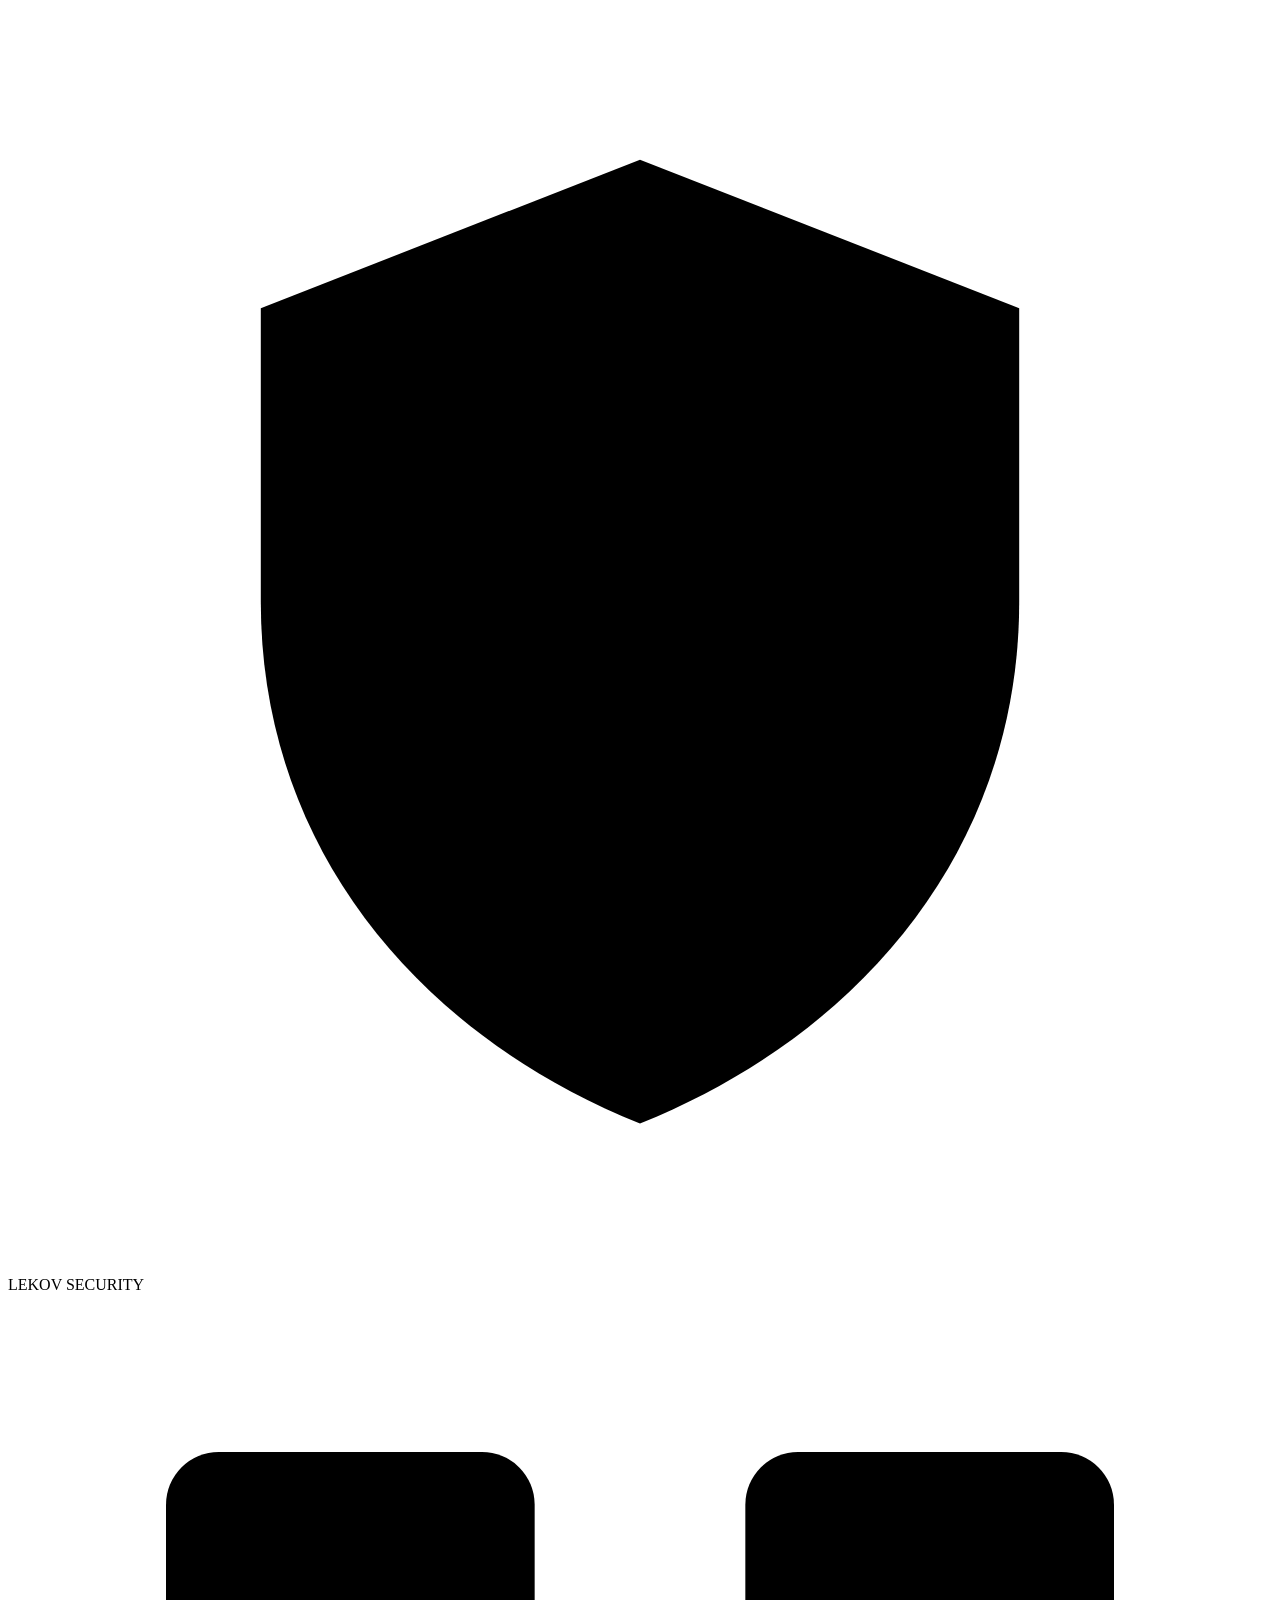
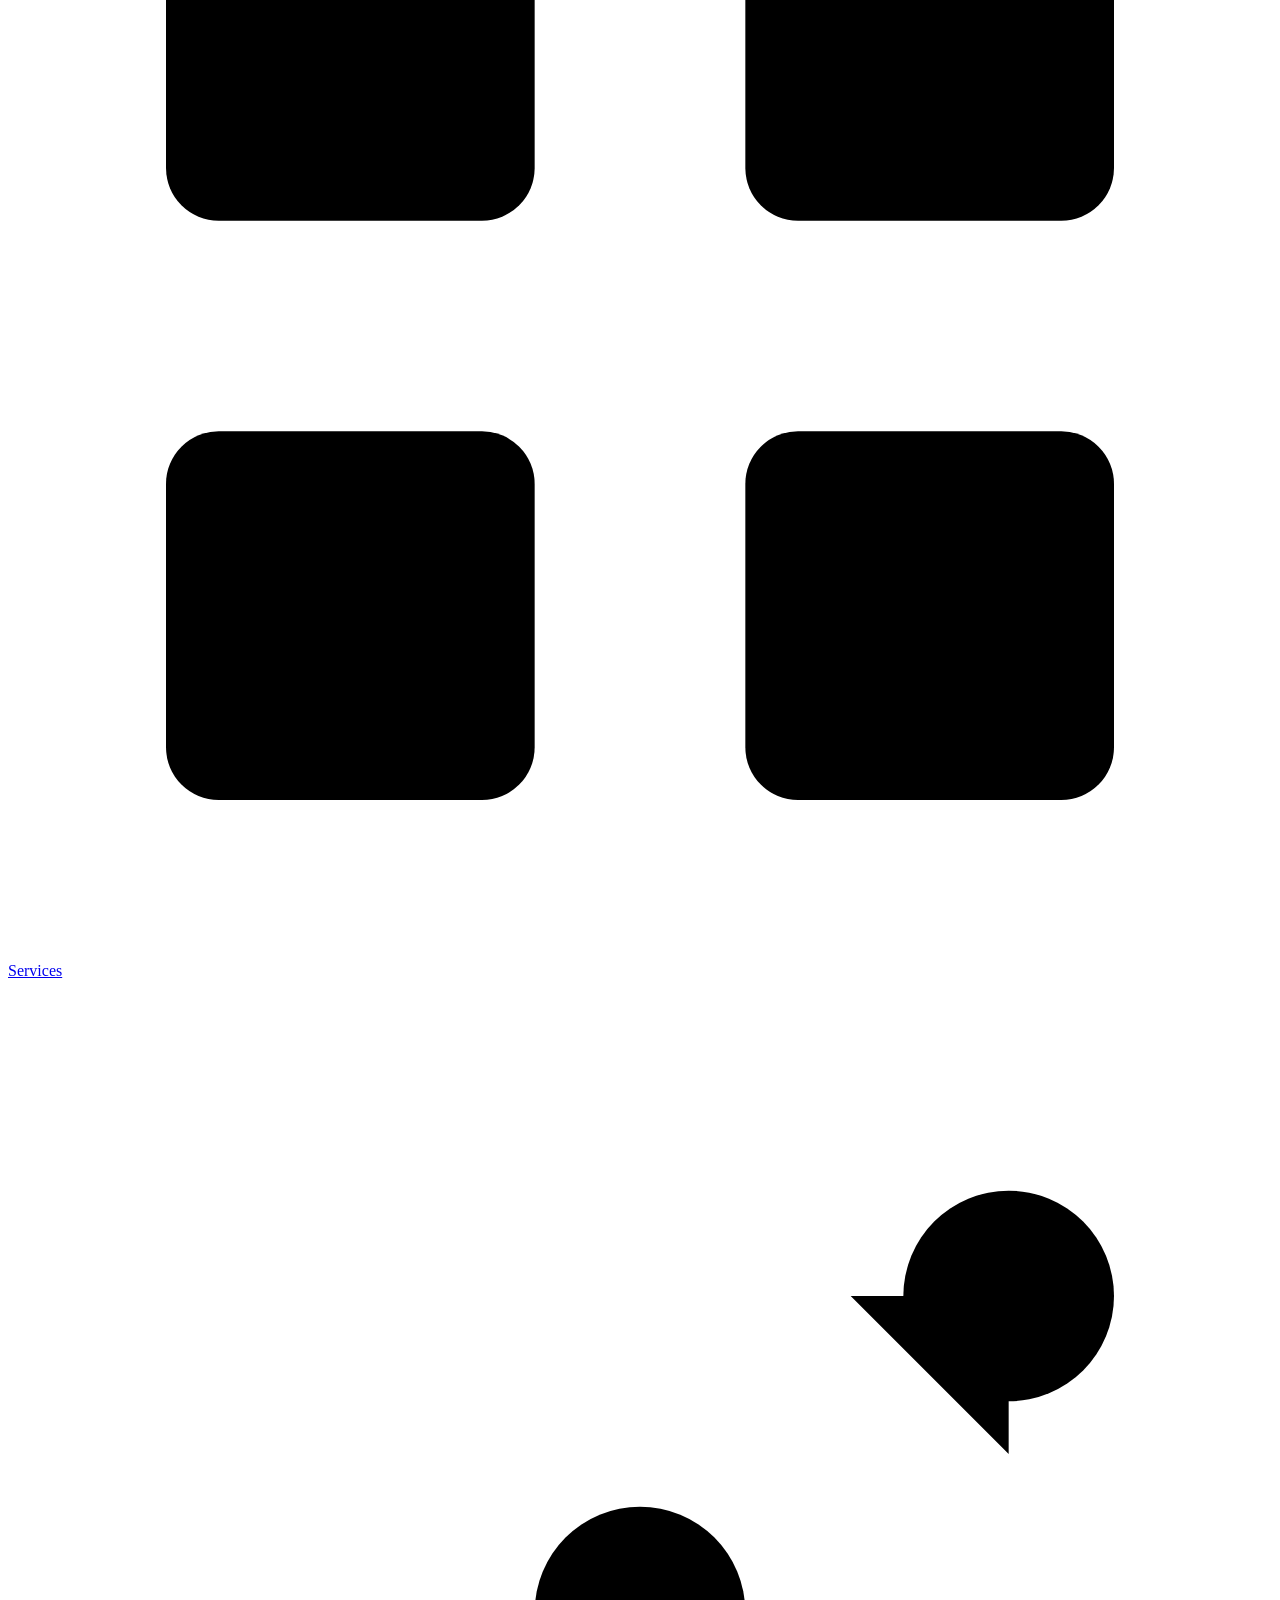
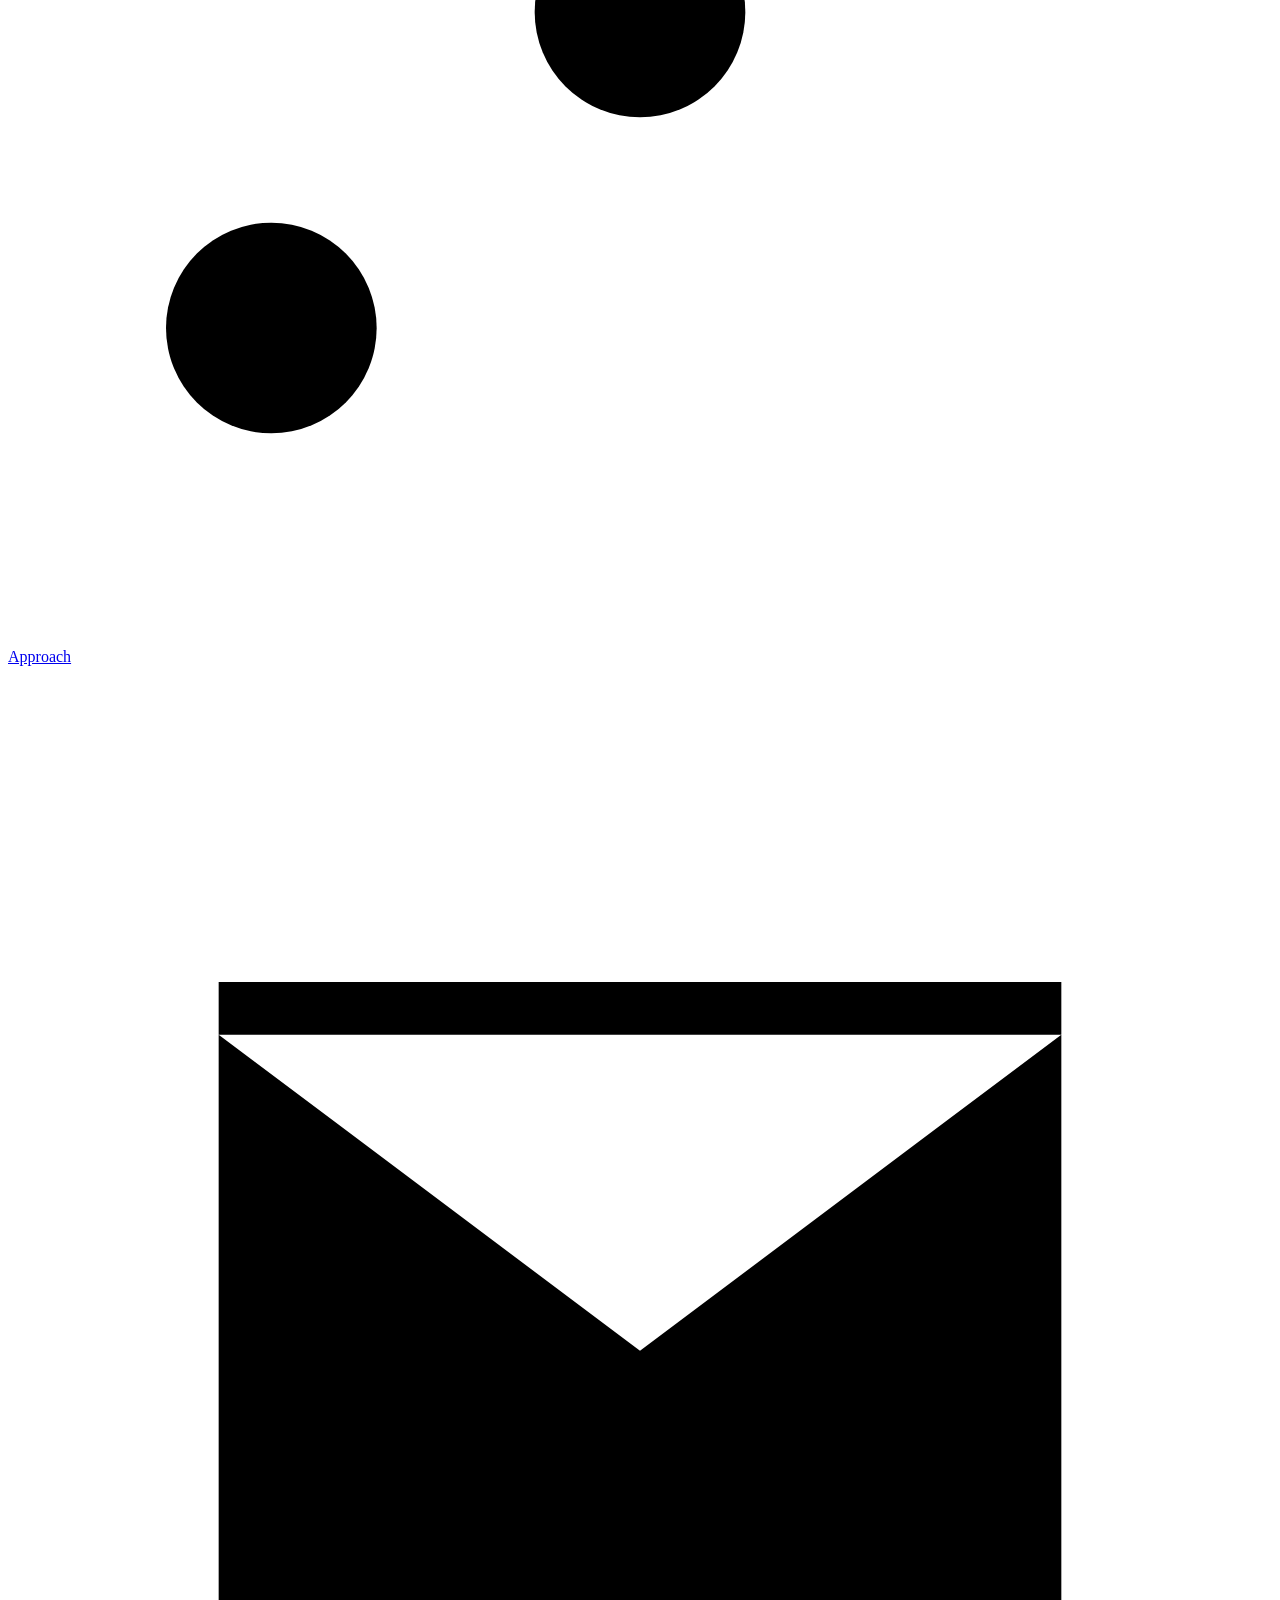
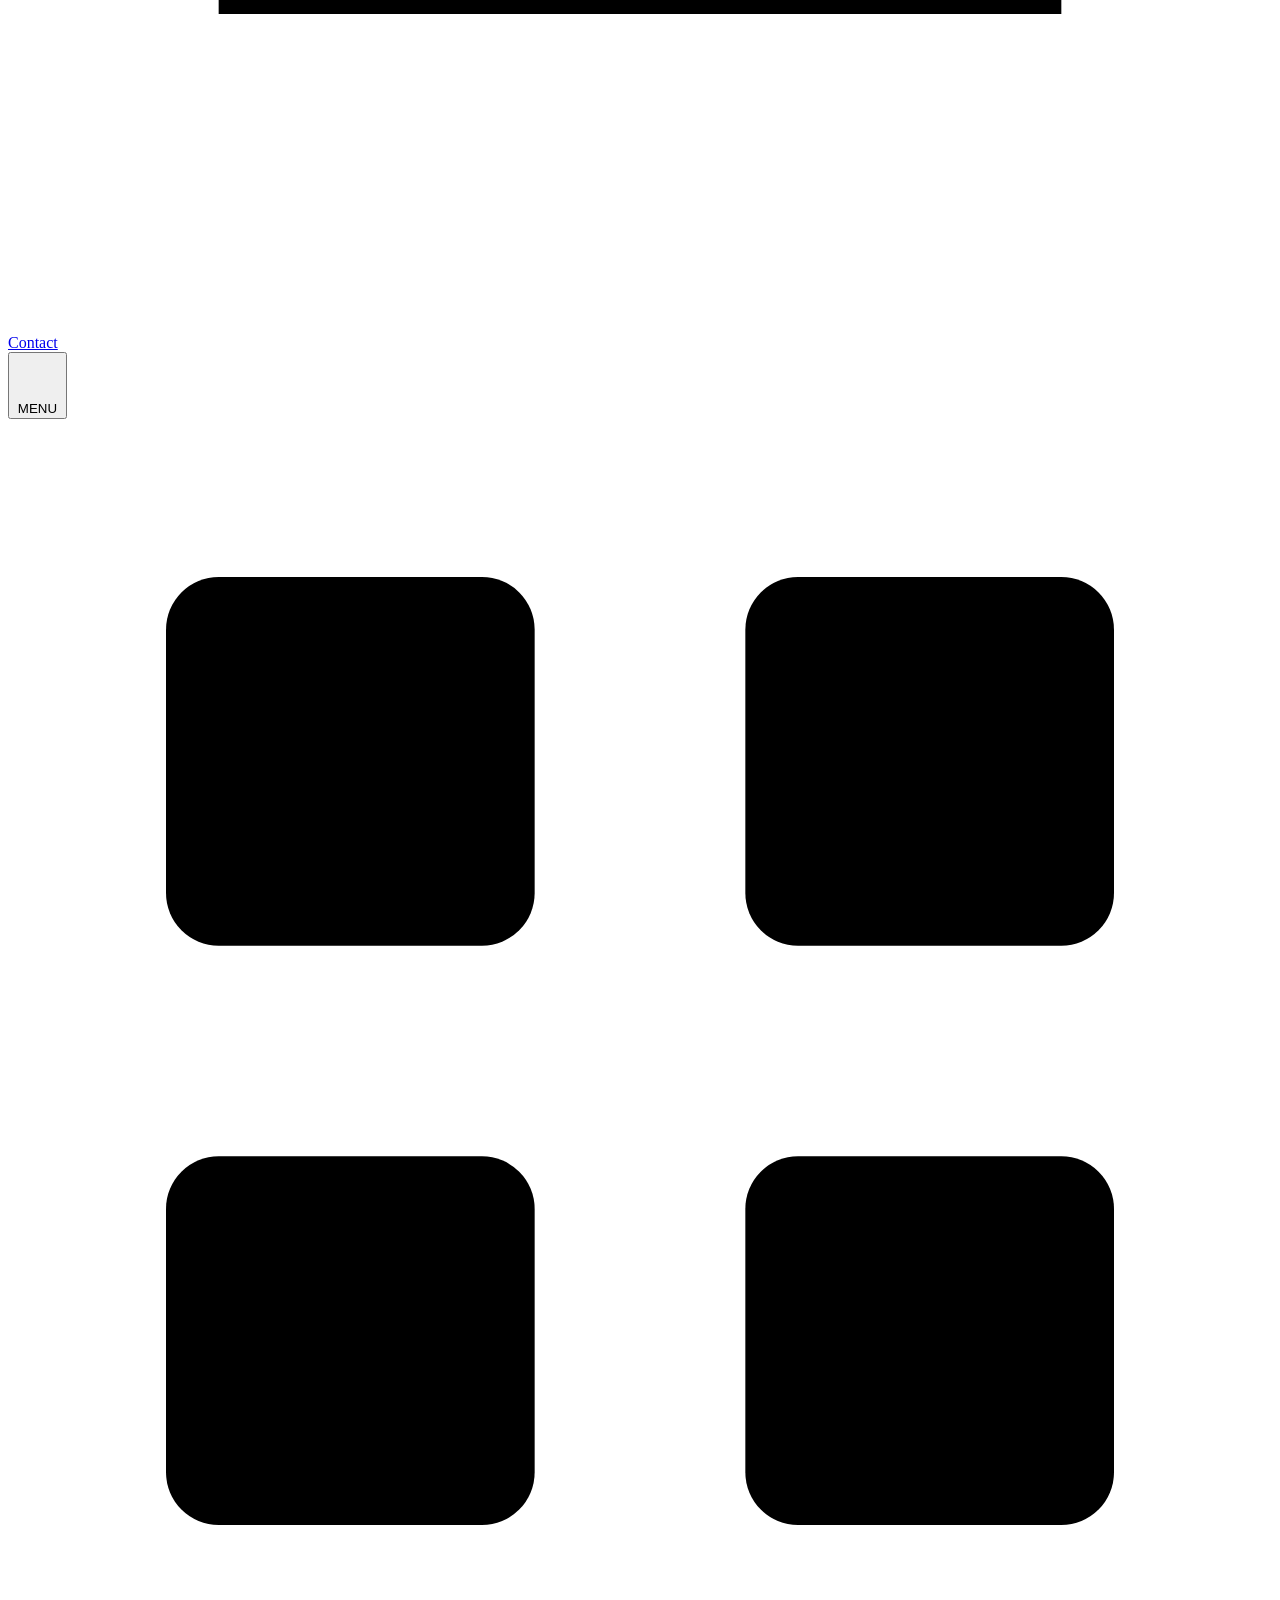
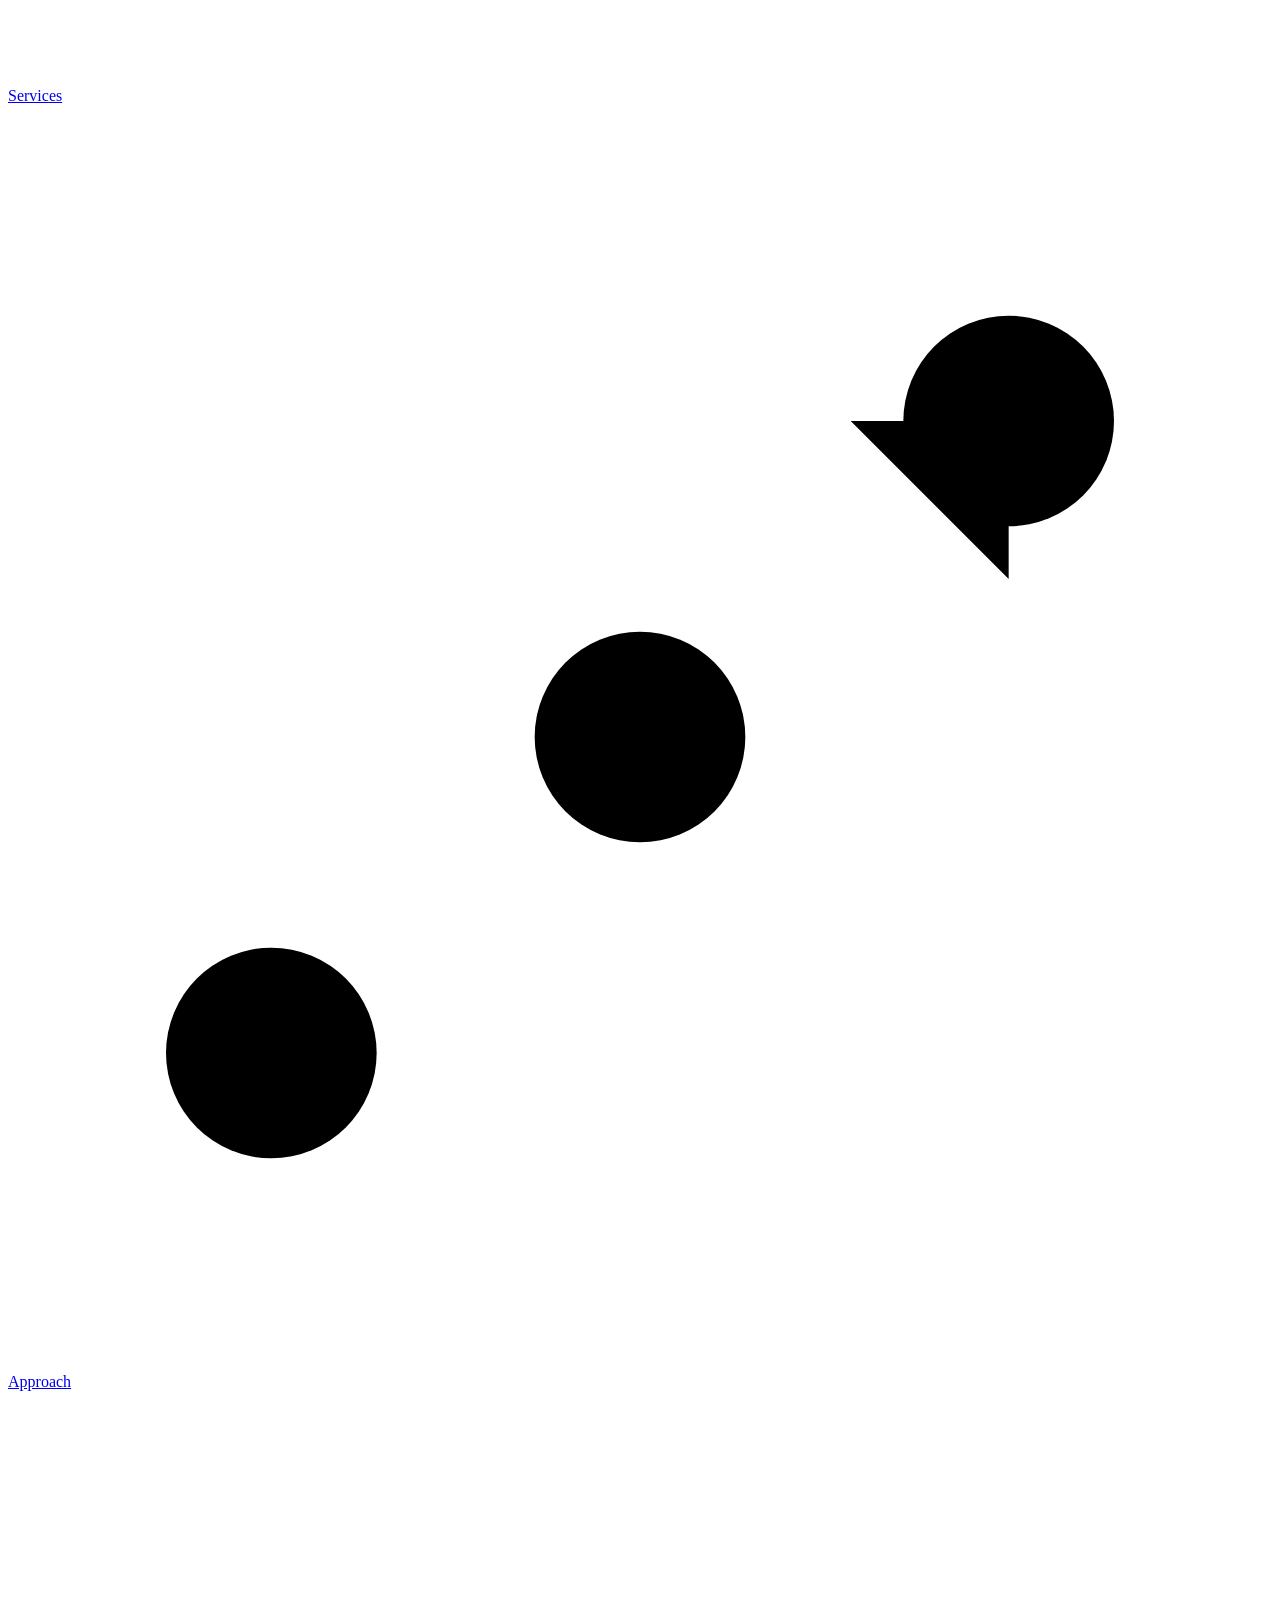
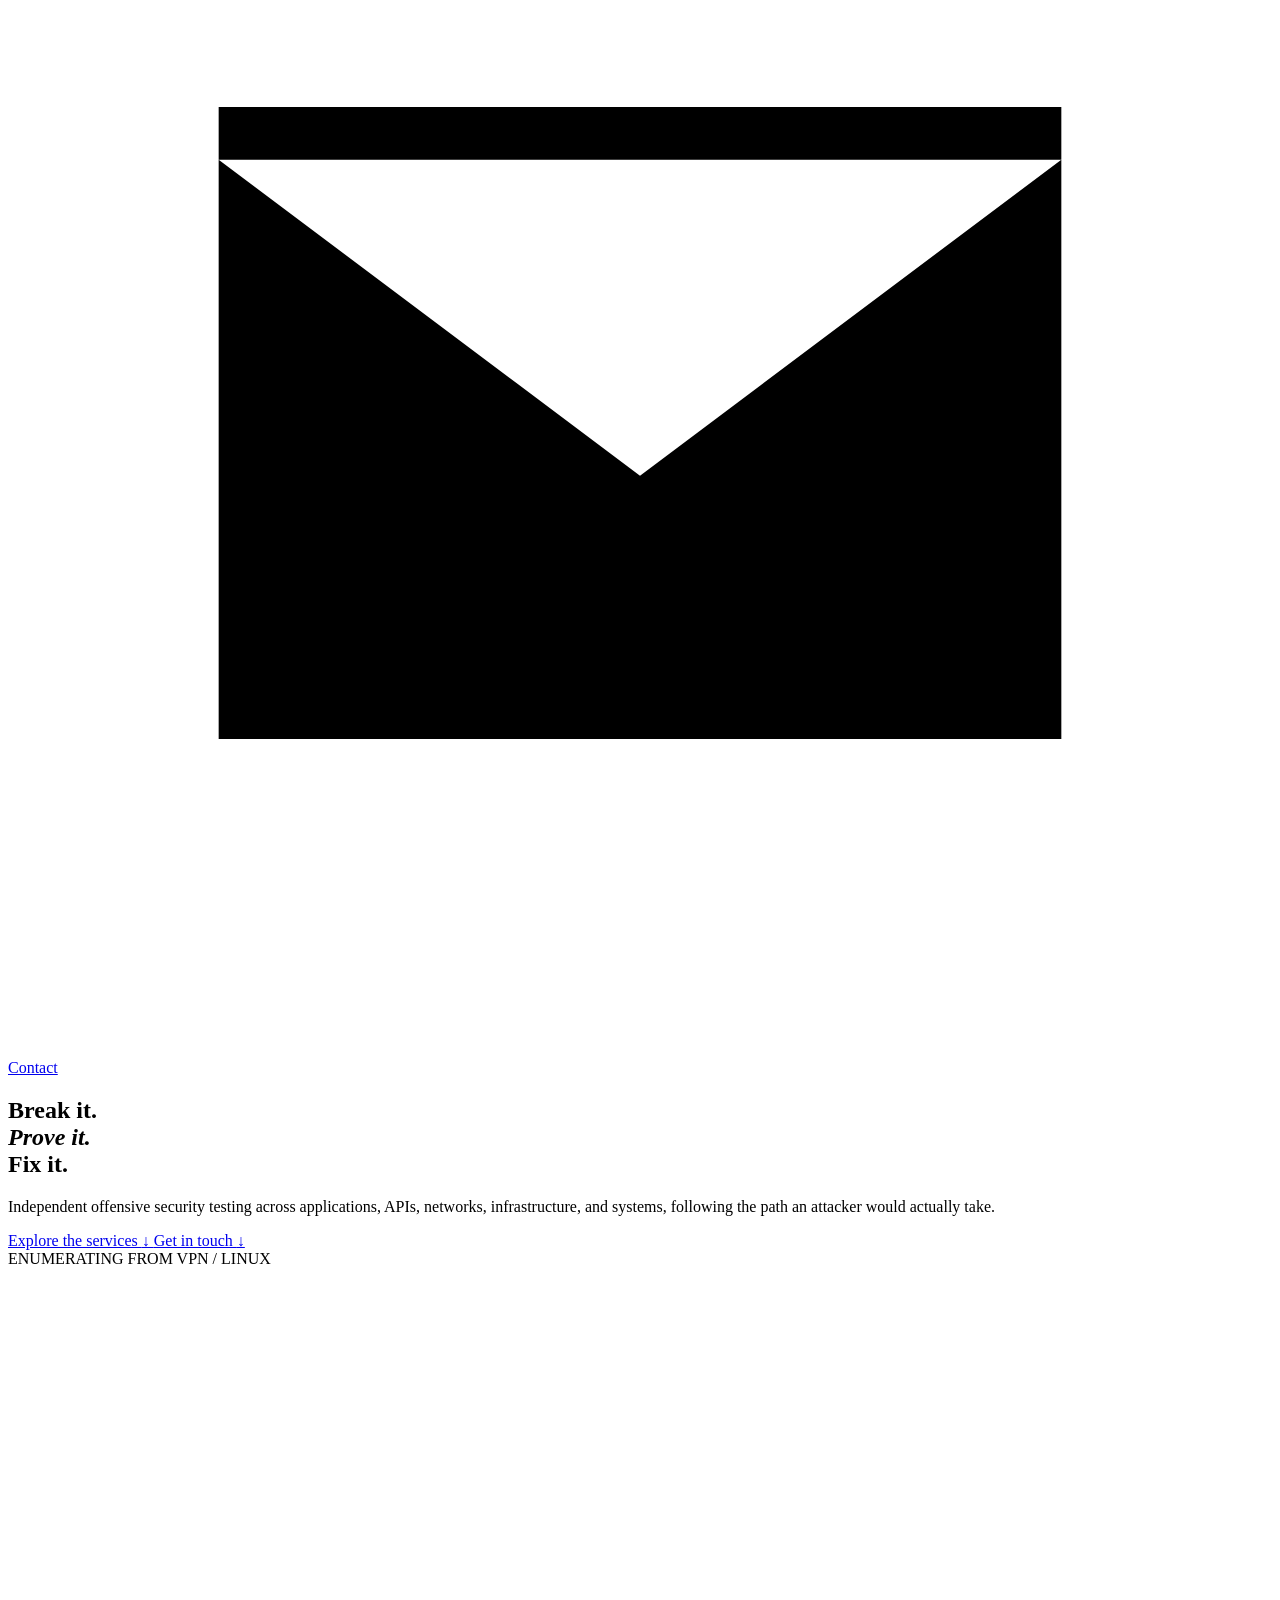
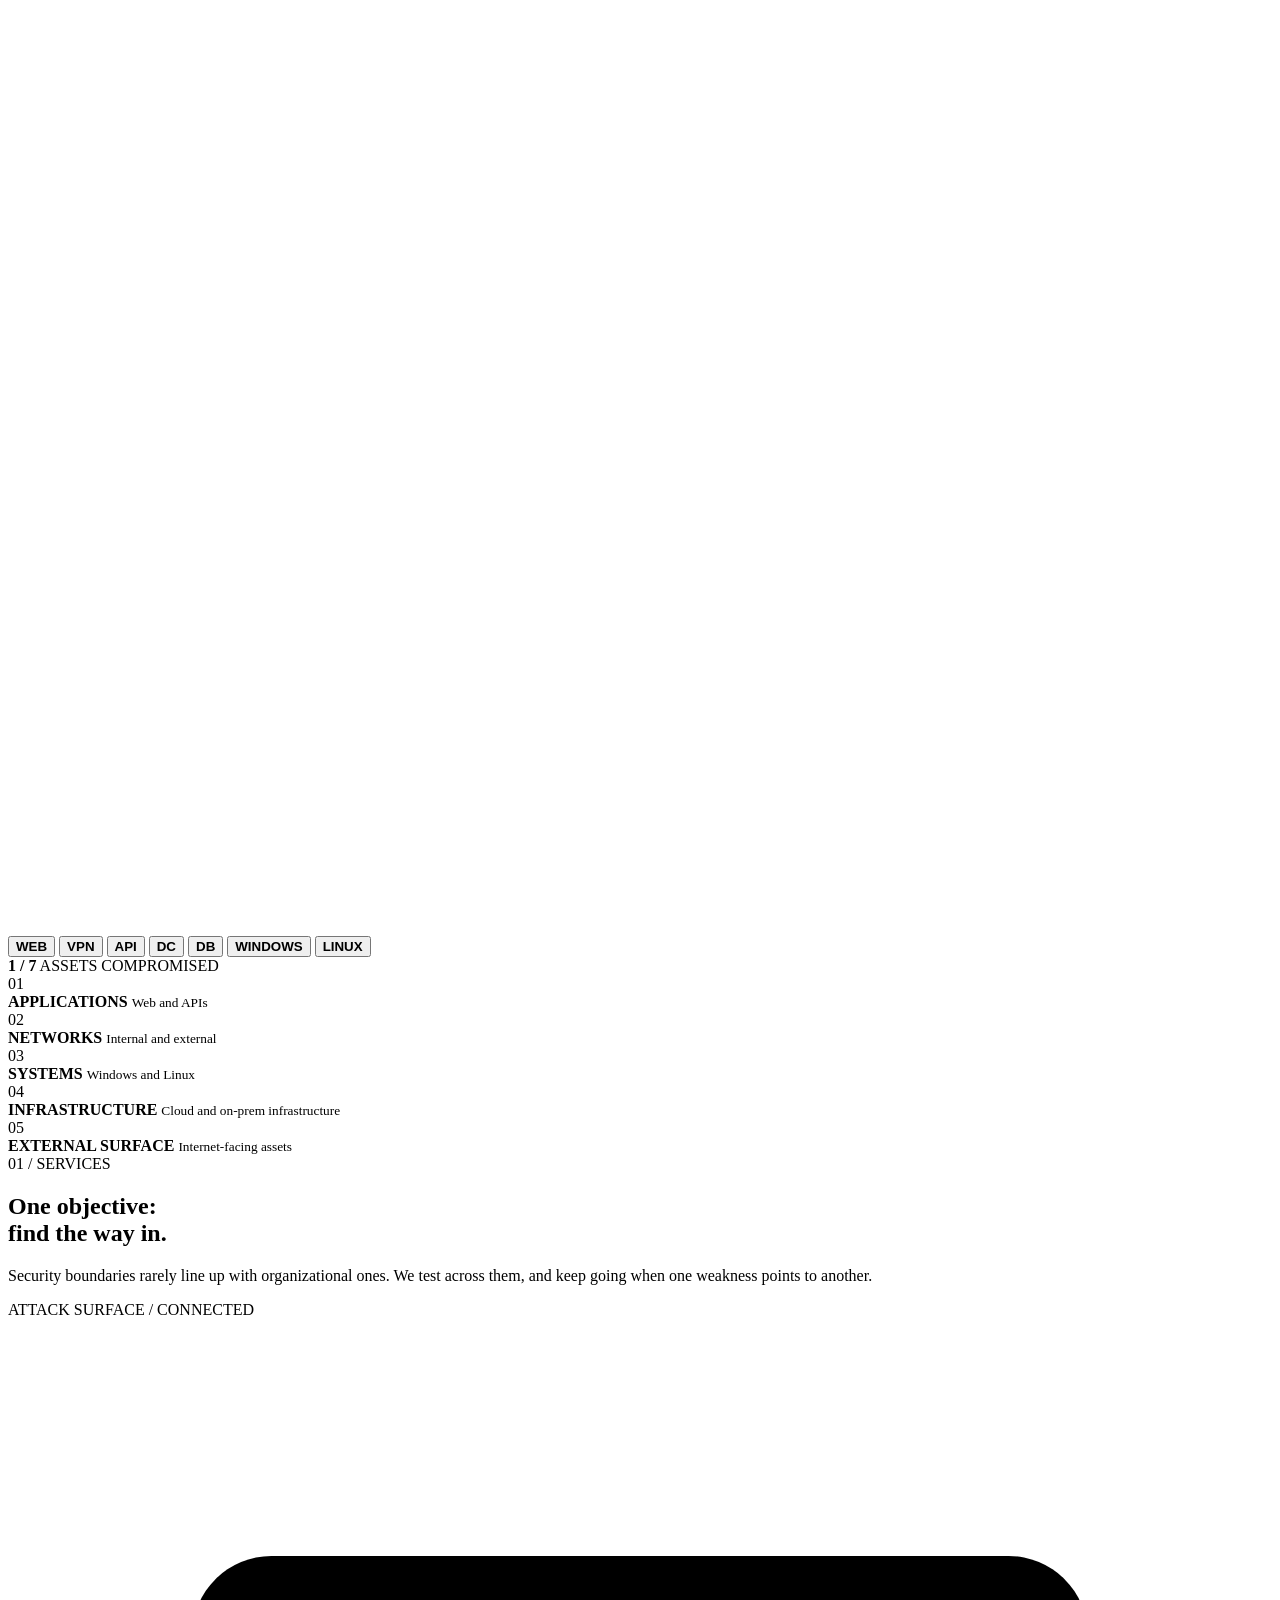
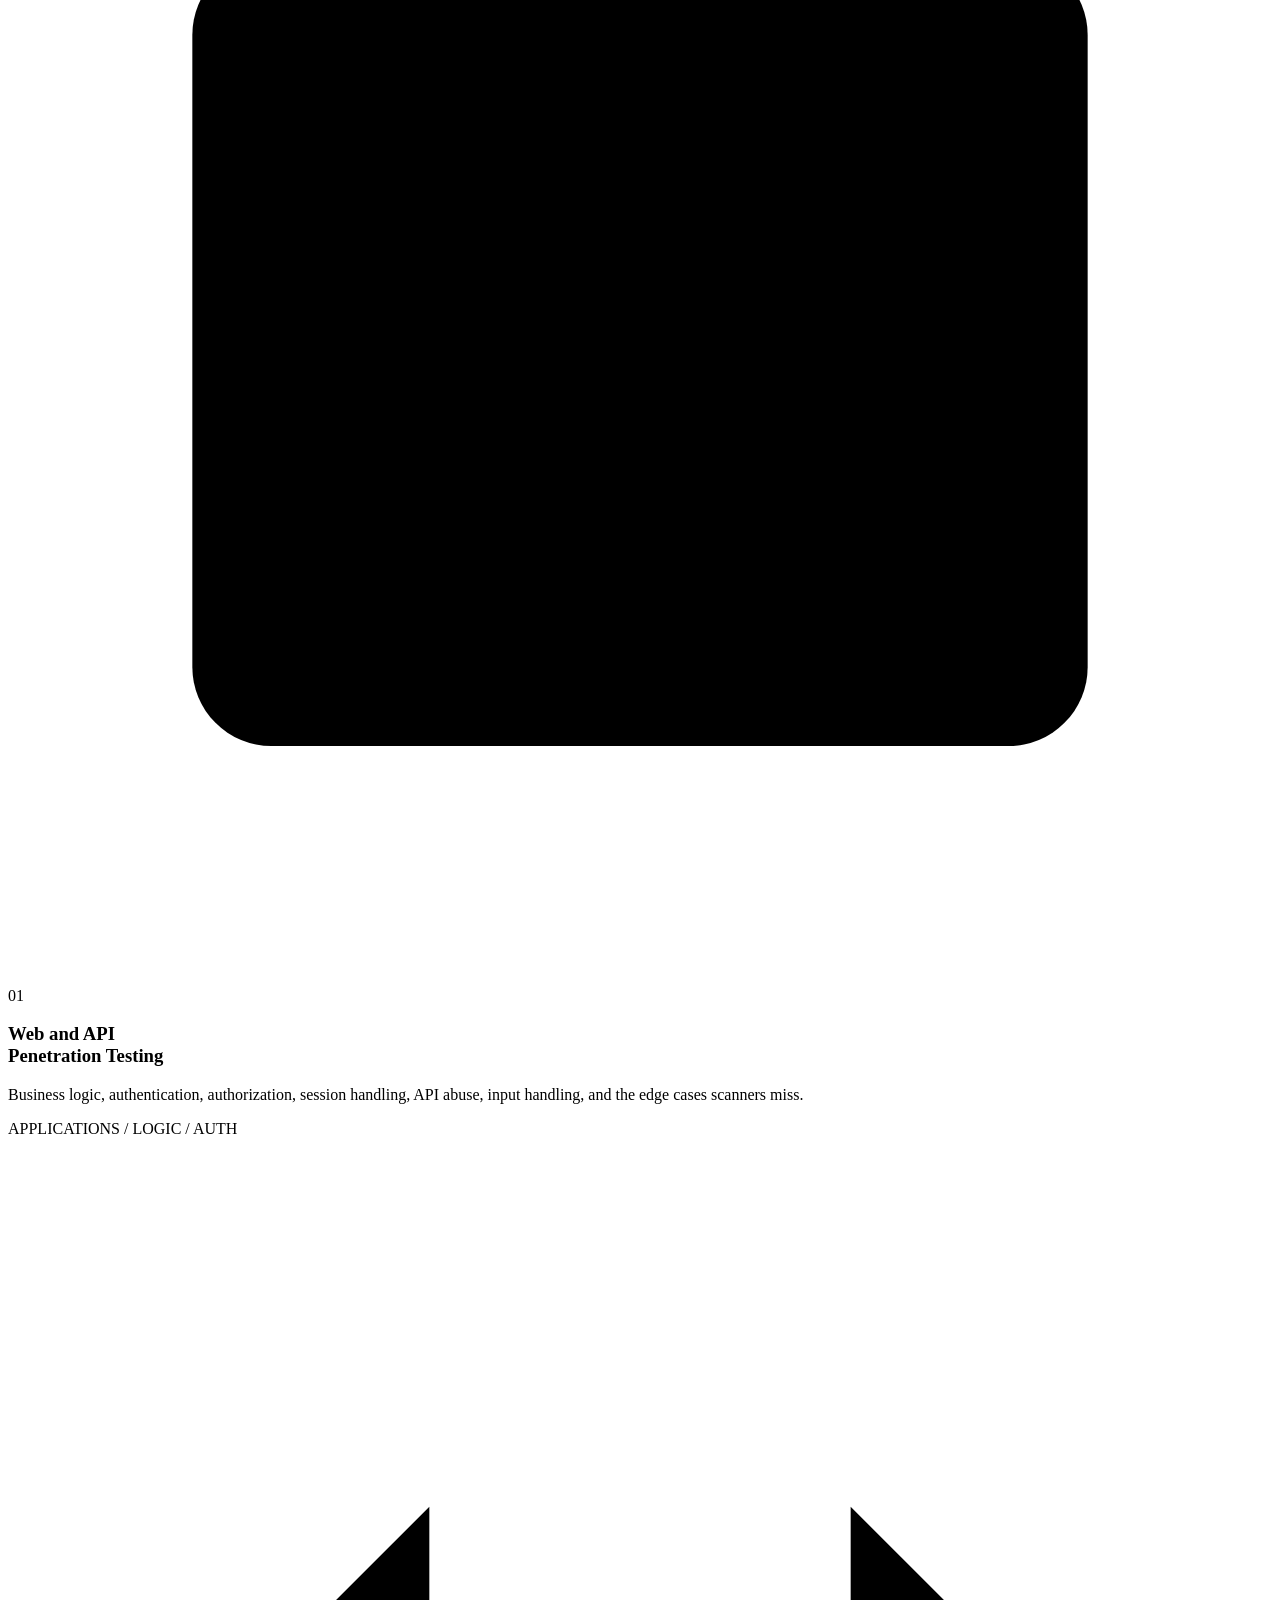
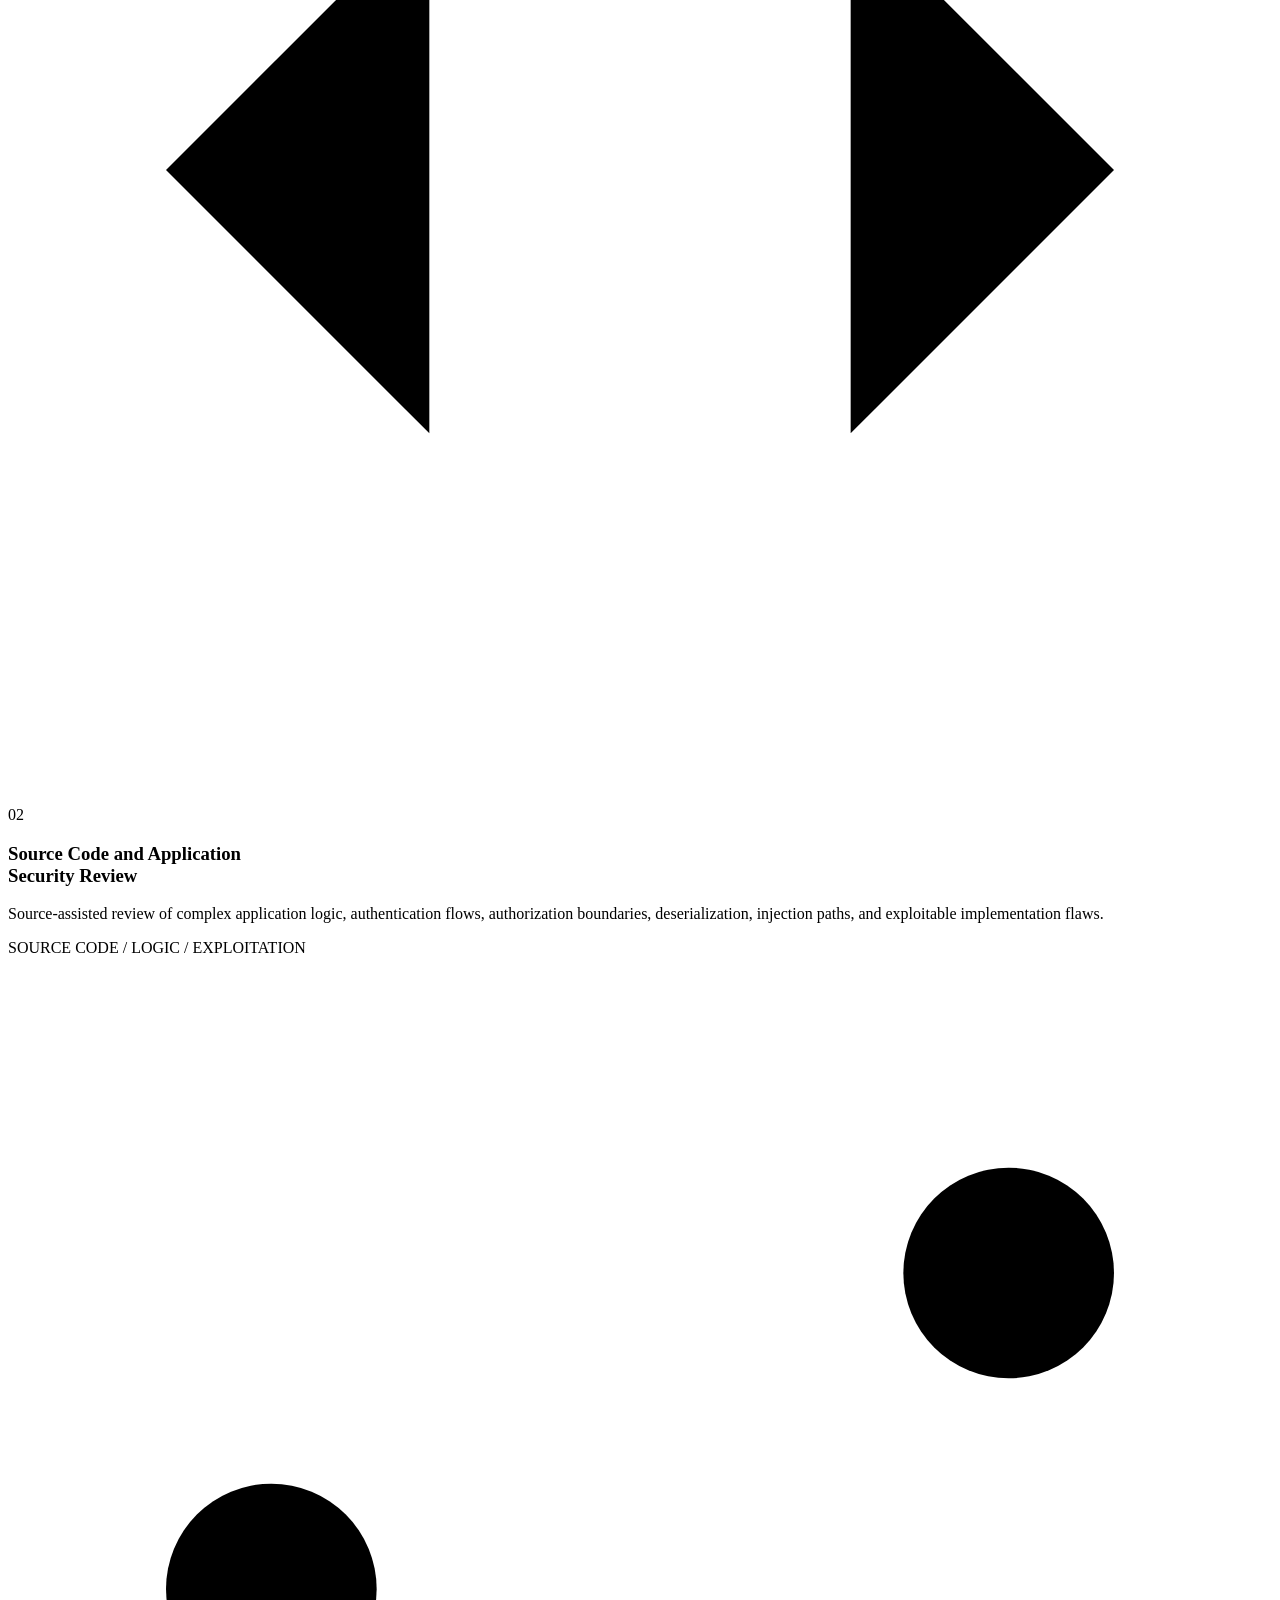
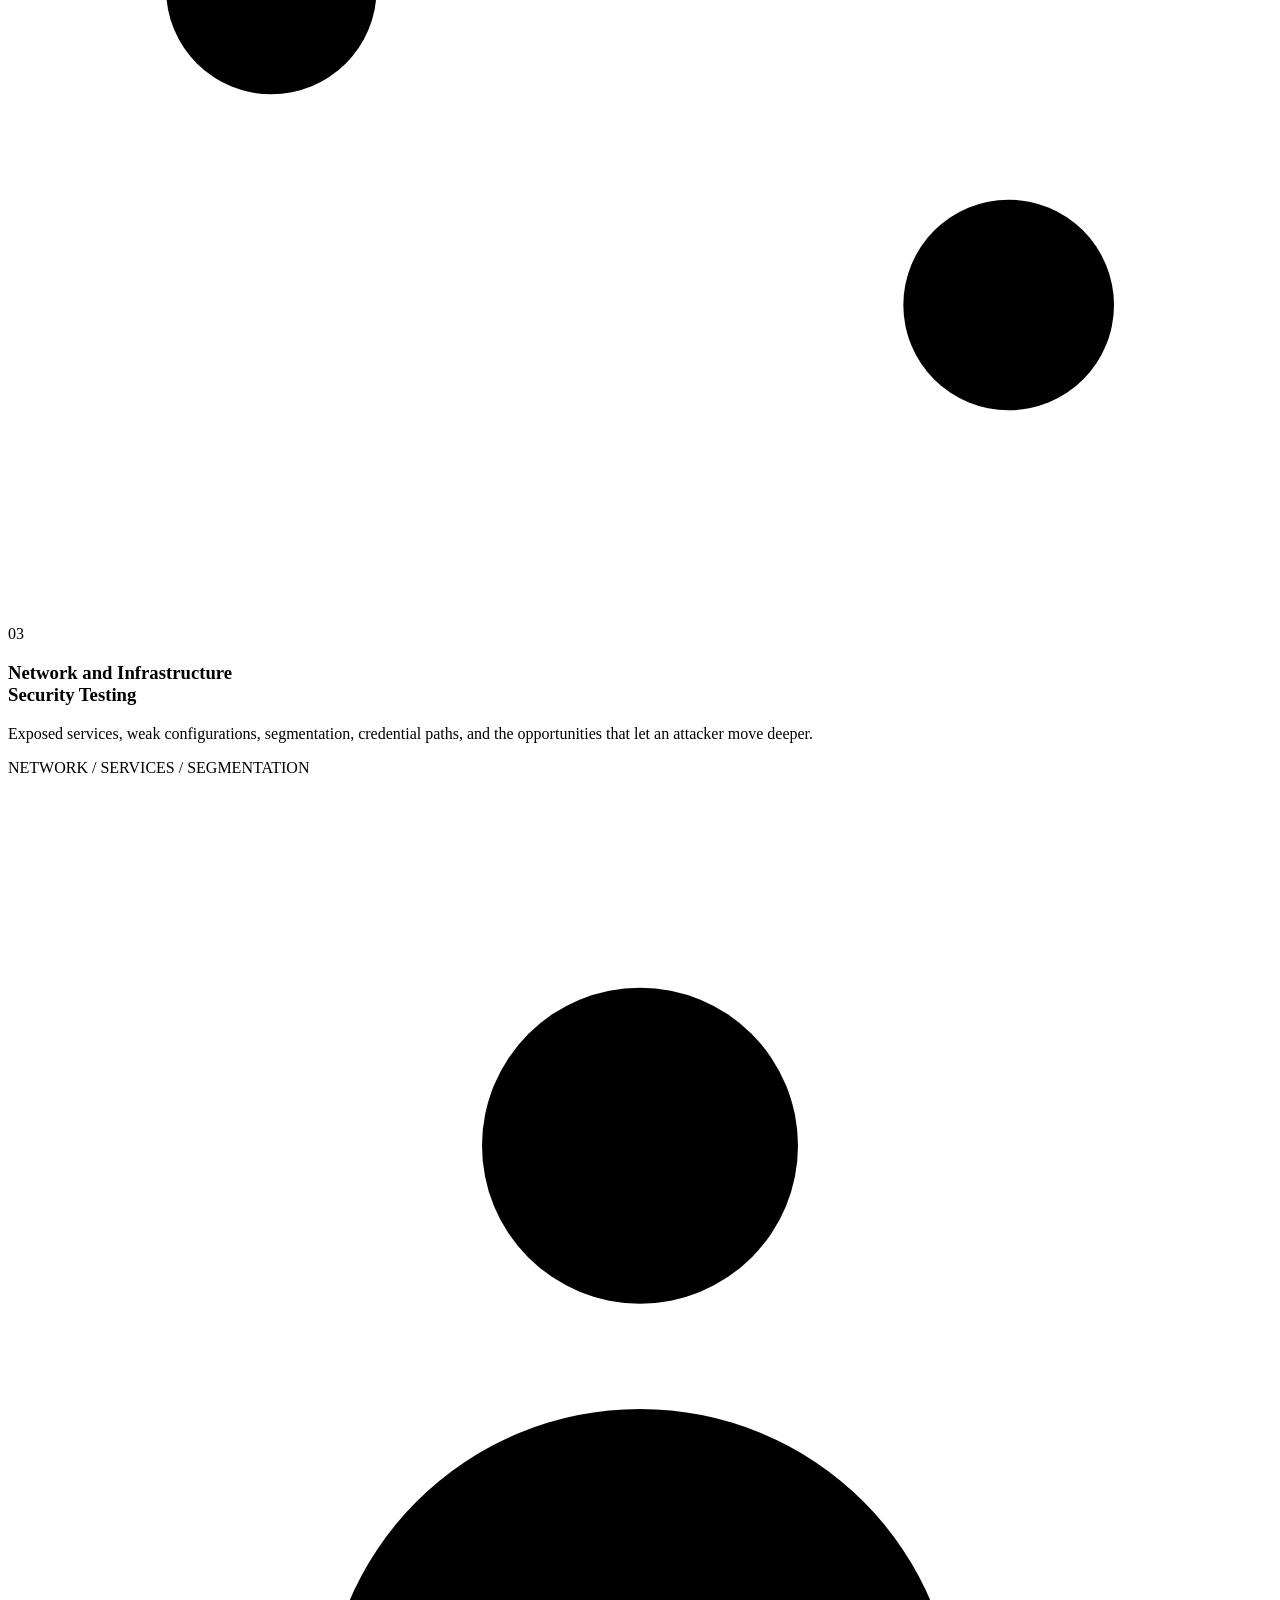
==== index.html @ f1f866b1 "Complete redesign of the website" ====
<!doctype html>
<html lang="en">
    <head>
        <meta charset="utf-8"/>
        <meta content="width=device-width, initial-scale=1" name="viewport"/>
        <meta content="Lekov Security, offensive security testing across applications, APIs, networks, infrastructure, and systems." name="description"/>
        <meta content="#070908" name="theme-color"/>
        <title>
            Lekov Security &ndash; Offensive Security
        </title>
        <link rel="icon" type="image/svg+xml" href="/favicon.svg">
        <link href="https://fonts.googleapis.com" rel="preconnect"/>
        <link crossorigin="" href="https://fonts.gstatic.com" rel="preconnect"/>
        <link href="https://fonts.googleapis.com/css2?family=DM+Mono:wght@400;500&amp;family=Inter:wght@400;500;600;700;800&amp;display=swap" rel="stylesheet"/>
        <link href="styles.css" rel="stylesheet"/>
    </head>
    <body>
        <div aria-hidden="true" class="noise">
        </div>
        <div aria-hidden="true" class="cursor-glow">
        </div>
        <header class="site-header">
            <div class="brand">
                <span aria-hidden="true" class="brand-mark">
                    <svg viewbox="0 0 40 40">
                        <path class="brand-mark-shield" d="M20 4.8L32 9.5V18.8C32 26.4 27.2 32.4 20 35.3C12.8 32.4 8 26.4 8 18.8V9.5L20 4.8Z"></path>
                        <g class="brand-mark-target">
                            <circle class="brand-mark-ring" cx="20" cy="19.2" r="6.4"></circle>
                            <path class="brand-mark-crosshair" d="M20 9.9V14.3M20 24.1V28.5M10.7 19.2H15.1M24.9 19.2H29.3"></path>
                            <circle class="brand-mark-core" cx="20" cy="19.2" r="1.6"></circle>
                        </g>
                    </svg>
                </span>
                <span>
                    LEKOV SECURITY
                </span>
            </div>
            <nav aria-label="Main navigation" class="nav">
                <a href="#services">
                    <svg aria-hidden="true" class="nav-icon" viewbox="0 0 24 24">
                        <rect height="7" rx="1" width="7" x="3" y="3"></rect>
                        <rect height="7" rx="1" width="7" x="14" y="3"></rect>
                        <rect height="7" rx="1" width="7" x="3" y="14"></rect>
                        <rect height="7" rx="1" width="7" x="14" y="14"></rect>
                    </svg>
                    <span>
                        Services
                    </span>
                </a>
                <a href="#approach">
                    <svg aria-hidden="true" class="nav-icon" viewbox="0 0 24 24">
                        <circle cx="5" cy="18" r="2"></circle>
                        <circle cx="12" cy="12" r="2"></circle>
                        <circle cx="19" cy="6" r="2"></circle>
                        <path d="M6.5 16.5l4-3M13.5 10.5l4-3M16 6h3v3"></path>
                    </svg>
                    <span>
                        Approach
                    </span>
                </a>
                <a href="#contact">
                    <svg aria-hidden="true" class="nav-icon" viewbox="0 0 24 24">
                        <path d="M4 6h16v12H4zM4 7l8 6 8-6"></path>
                    </svg>
                    <span>
                        Contact
                    </span>
                </a>
            </nav>
            <button aria-controls="mobile-nav" aria-expanded="false" class="menu-toggle" type="button">
                <svg aria-hidden="true" class="menu-icon" viewbox="0 0 24 24">
                    <path d="M4 7h16M4 12h16M4 17h16"></path>
                </svg>
                <span>
                    MENU
                </span>
            </button>
        </header>
        <div aria-hidden="true" class="mobile-nav" id="mobile-nav">
            <a href="#services">
                <svg aria-hidden="true" class="nav-icon" viewbox="0 0 24 24">
                    <rect height="7" rx="1" width="7" x="3" y="3"></rect>
                    <rect height="7" rx="1" width="7" x="14" y="3"></rect>
                    <rect height="7" rx="1" width="7" x="3" y="14"></rect>
                    <rect height="7" rx="1" width="7" x="14" y="14"></rect>
                </svg>
                <span>
                    Services
                </span>
            </a>
            <a href="#approach">
                <svg aria-hidden="true" class="nav-icon" viewbox="0 0 24 24">
                    <circle cx="5" cy="18" r="2"></circle>
                    <circle cx="12" cy="12" r="2"></circle>
                    <circle cx="19" cy="6" r="2"></circle>
                    <path d="M6.5 16.5l4-3M13.5 10.5l4-3M16 6h3v3"></path>
                </svg>
                <span>
                    Approach
                </span>
            </a>
            <a href="#contact">
                <svg aria-hidden="true" class="nav-icon" viewbox="0 0 24 24">
                    <path d="M4 6h16v12H4zM4 7l8 6 8-6"></path>
                </svg>
                <span>
                    Contact
                </span>
            </a>
        </div>
        <main>
            <section class="hero section-shell">
                <div class="hero-copy reveal">
                    <h1>
                        Break it.
                        <br/>
                        <em>
                            Prove it.
                        </em>
                        <br/>
                        Fix it.
                    </h1>
                    <p class="hero-lead">
                        Independent offensive security testing across applications, APIs, networks, infrastructure, and systems, following the path an attacker would actually take.
                    </p>
                    <div class="hero-actions">
                        <a class="button button-scope" href="#services">
                            Explore the services
                            <span>
                                &darr;
                            </span>
                        </a>
                        <a class="button button-solid" href="#contact-form">
                            Get in touch
                            <span>
                                &darr;
                            </span>
                        </a>
                    </div>
                </div>
                <div aria-label="Animated attack surface visualization" class="hero-radar reveal reveal-delay">
                    <div class="radar-status">
                        <span class="status-dot">
                        </span>
                        <span id="radar-status-text">
                            SCANNING EXTERNAL SURFACE
                        </span>
                    </div>
                    <div class="radar-stage" id="radar-stage">
                        <div class="radar-grid">
                        </div>
                        <div class="radar-crosshair horizontal">
                        </div>
                        <div class="radar-crosshair vertical">
                        </div>
                        <div class="radar-sweep">
                        </div>
                        <div class="radar-origin">
                        </div>
                        <div class="radar-ring ring-1">
                        </div>
                        <div class="radar-ring ring-2">
                        </div>
                        <div class="radar-ring ring-3">
                        </div>
                        <svg aria-hidden="true" class="radar-network" preserveaspectratio="none" viewbox="0 0 100 100">
                            <g class="radar-edges" id="radar-edges">
                            </g>
                            <g class="radar-pulses" id="radar-pulses">
                            </g>
                        </svg>
                        <button aria-label="Web service" class="radar-node node-1" data-name="WEB" data-node="web" data-state="pending">
                            <span>
                            </span>
                            <b>
                                WEB
                            </b>
                        </button>
                        <button aria-label="VPN gateway" class="radar-node node-2" data-name="VPN" data-node="vpn" data-state="pending">
                            <span>
                            </span>
                            <b>
                                VPN
                            </b>
                        </button>
                        <button aria-label="API service" class="radar-node node-3" data-name="API" data-node="api" data-state="pending">
                            <span>
                            </span>
                            <b>
                                API
                            </b>
                        </button>
                        <button aria-label="Domain controller" class="radar-node node-4" data-name="DC" data-node="dc" data-state="pending">
                            <span>
                            </span>
                            <b>
                                DC
                            </b>
                        </button>
                        <button aria-label="Database" class="radar-node node-5" data-name="DB" data-node="db" data-state="pending">
                            <span>
                            </span>
                            <b>
                                DB
                            </b>
                        </button>
                        <button aria-label="Windows host" class="radar-node node-6" data-name="WINDOWS" data-node="windows" data-state="pending">
                            <span>
                            </span>
                            <b>
                                WINDOWS
                            </b>
                        </button>
                        <button aria-label="Linux server" class="radar-node node-7" data-name="LINUX" data-node="linux" data-state="pending">
                            <span>
                            </span>
                            <b>
                                LINUX
                            </b>
                        </button>
                        <div class="radar-compromise" id="radar-compromise">
                            <strong>
                                0 / 7
                            </strong>
                            ASSETS COMPROMISED
                        </div>
                    </div>
                </div>
            </section>
            <section aria-label="Security testing areas" class="capability-strip">
                <div class="cap-item">
                    <span class="cap-index">
                        01
                    </span>
                    <div>
                        <strong>
                            APPLICATIONS
                        </strong>
                        <small>
                            Web and APIs
                        </small>
                    </div>
                    <span class="cap-progress">
                        <i>
                        </i>
                    </span>
                </div>
                <div class="cap-item">
                    <span class="cap-index">
                        02
                    </span>
                    <div>
                        <strong>
                            NETWORKS
                        </strong>
                        <small>
                            Internal and external
                        </small>
                    </div>
                    <span class="cap-progress">
                        <i>
                        </i>
                    </span>
                </div>
                <div class="cap-item">
                    <span class="cap-index">
                        03
                    </span>
                    <div>
                        <strong>
                            SYSTEMS
                        </strong>
                        <small>
                            Windows and Linux
                        </small>
                    </div>
                    <span class="cap-progress">
                        <i>
                        </i>
                    </span>
                </div>
                <div class="cap-item">
                    <span class="cap-index">
                        04
                    </span>
                    <div>
                        <strong>
                            INFRASTRUCTURE
                        </strong>
                        <small>
                            Cloud and on-prem infrastructure
                        </small>
                    </div>
                    <span class="cap-progress">
                        <i>
                        </i>
                    </span>
                </div>
                <div class="cap-item">
                    <span class="cap-index">
                        05
                    </span>
                    <div>
                        <strong>
                            EXTERNAL SURFACE
                        </strong>
                        <small>
                            Internet-facing assets
                        </small>
                    </div>
                    <span class="cap-progress">
                        <i>
                        </i>
                    </span>
                </div>
            </section>
            <section class="section-shell capabilities-section" id="services">
                <div class="section-heading reveal">
                    <div class="section-heading-title">
                        <div class="eyebrow">
                            01 / SERVICES
                        </div>
                        <h2>
                            One objective:
                            <br/>
                            find the way in.
                        </h2>
                    </div>
                    <div class="section-heading-copy">
                        <p class="section-intro">
                            Security boundaries rarely line up with organizational ones. We test across them, and keep going when one weakness points to another.
                        </p>
                        <div aria-hidden="true" class="heading-datum">
                            <span aria-hidden="true" class="datum-marker">
                                <i>
                                </i>
                            </span>
                            <span class="datum-line">
                            </span>
                            <span class="datum-label">
                                ATTACK SURFACE / CONNECTED
                            </span>
                        </div>
                    </div>
                </div>
                <div class="capabilities-grid">
                    <article class="capability-card reveal" data-code="AUTHENTICATION / 443" style="--delay:.02s">
                        <div aria-hidden="true" class="card-icon icon-app">
                            <svg viewbox="0 0 24 24">
                                <rect height="15" rx="1.5" width="17" x="3.5" y="4.5">
                                </rect>
                                <path d="M7 8h10M7 12h6M7 16h3">
                                </path>
                            </svg>
                        </div>
                        <div class="card-index">
                            01
                        </div>
                        <h3>
                            Web and API
                            <br/>
                            Penetration Testing
                        </h3>
                        <p>
                            Business logic, authentication, authorization, session handling, API abuse, input handling, and the edge cases scanners miss.
                        </p>
                        <span class="card-tags">
                            APPLICATIONS / LOGIC / AUTH
                        </span>
                    </article>
                    <article class="capability-card reveal" data-code="SOURCE / REVIEW" style="--delay:.05s">
                        <div aria-hidden="true" class="card-icon icon-code">
                            <svg viewbox="0 0 24 24">
                                <path d="M8 7l-5 5 5 5M16 7l5 5-5 5M14 4l-4 16"></path>
                            </svg>
                        </div>
                        <div class="card-index">
                            02
                        </div>
                        <h3>
                            Source Code and Application
                            <br/>
                            Security Review
                        </h3>
                        <p>
                            Source-assisted review of complex application logic, authentication flows, authorization boundaries, deserialization, injection paths, and exploitable implementation flaws.
                        </p>
                        <span class="card-tags">
                            SOURCE CODE / LOGIC / EXPLOITATION
                        </span>
                    </article>
                    <article class="capability-card reveal" data-code="SEGMENTATION / TCP" style="--delay:.08s">
                        <div aria-hidden="true" class="card-icon icon-network">
                            <svg viewbox="0 0 24 24">
                                <circle cx="5" cy="12" r="2">
                                </circle>
                                <circle cx="19" cy="6" r="2">
                                </circle>
                                <circle cx="19" cy="18" r="2">
                                </circle>
                                <path d="M7 11l10-4M7 13l10 4">
                                </path>
                            </svg>
                        </div>
                        <div class="card-index">
                            03
                        </div>
                        <h3>
                            Network and Infrastructure
                            <br/>
                            Security Testing
                        </h3>
                        <p>
                            Exposed services, weak configurations, segmentation, credential paths, and the opportunities that let an attacker move deeper.
                        </p>
                        <span class="card-tags">
                            NETWORK / SERVICES / SEGMENTATION
                        </span>
                    </article>
                    <article class="capability-card reveal" data-code="IDENTITY / ACTIVE DIRECTORY" style="--delay:.11s">
                        <div aria-hidden="true" class="card-icon icon-identity">
                            <svg viewbox="0 0 24 24">
                                <circle cx="12" cy="7" r="3"></circle>
                                <path d="M6 20v-2a6 6 0 0 1 12 0v2M4 12h3M17 12h3"></path>
                            </svg>
                        </div>
                        <div class="card-index">
                            04
                        </div>
                        <h3>
                            Active Directory and Identity
                            <br/>
                            Attack Testing
                        </h3>
                        <p>
                            Credential abuse, trust relationships, delegation, privilege paths, lateral movement, persistence opportunities, and identity controls tested as part of a realistic internal attack.
                        </p>
                        <span class="card-tags">
                            ACTIVE DIRECTORY / IDENTITY / LATERAL MOVEMENT
                        </span>
                    </article>
                    <article class="capability-card reveal" data-code="PRIVILEGE / LOCAL" style="--delay:.14s">
                        <div aria-hidden="true" class="card-icon icon-system">
                            <svg viewbox="0 0 24 24">
                                <rect height="13" rx="1.5" width="16" x="4" y="4">
                                </rect>
                                <path d="M9 20h6M12 17v3M8 8h8M8 12h5">
                                </path>
                            </svg>
                        </div>
                        <div class="card-index">
                            05
                        </div>
                        <h3>
                            System Security
                            <br/>
                            Assessment
                        </h3>
                        <p>
                            Windows and Linux systems tested for exploitable weaknesses, unsafe defaults, privilege escalation, and local attack opportunities.
                        </p>
                        <span class="card-tags">
                            WINDOWS / LINUX / PRIVILEGE
                        </span>
                    </article>
                    <article class="capability-card reveal" data-code="EXTERNAL / ENUMERATION" style="--delay:.20s">
                        <div aria-hidden="true" class="card-icon icon-external">
                            <svg viewbox="0 0 24 24">
                                <circle cx="12" cy="12" r="8">
                                </circle>
                                <path d="M12 4v16M4 12h16M7 7c2.7 2.3 7.3 2.3 10 0M7 17c2.7-2.3 7.3-2.3 10 0">
                                </path>
                            </svg>
                        </div>
                        <div class="card-index">
                            06
                        </div>
                        <h3>
                            External Attack Surface
                            <br/>
                            Assessment
                        </h3>
                        <p>
                            Discover what your organization exposes to the internet, validate what is reachable, and prioritize the paths worth pursuing.
                        </p>
                        <span class="card-tags">
                            DISCOVERY / EXPOSURE / VALIDATION
                        </span>
                    </article>
                </div>
            </section>
            <section class="approach-section" id="approach">
                <div class="section-shell approach-wrap">
                    <div class="approach-lead reveal">
                        <div class="eyebrow">
                            02 / APPROACH
                        </div>
                        <h2>
                            Not a scan.
                            <br/>
                            An attack.
                        </h2>
                        <p>
                            Automation helps us move faster. Manual testing tells us what actually matters. We look for the path that turns a small weakness into meaningful access.
                        </p>
                    </div>
                    <div class="approach-list reveal">
                        <div class="approach-item">
                            <span>
                                01
                            </span>
                            <div>
                                <div class="approach-title">
                                    <svg aria-hidden="true" class="approach-icon" viewbox="0 0 24 24">
                                        <path d="M4 6l5-2 6 2 5-2v14l-5 2-6-2-5 2zM9 4v14M15 6v14"></path>
                                    </svg>
                                    <h3>
                                        Map
                                    </h3>
                                </div>
                                <p>
                                    Understand assets, trust boundaries, entry points, identities, and the attack surface before touching the obvious findings.
                                </p>
                            </div>
                        </div>
                        <div class="approach-item">
                            <span>
                                02
                            </span>
                            <div>
                                <div class="approach-title">
                                    <svg aria-hidden="true" class="approach-icon" viewbox="0 0 24 24">
                                        <circle cx="12" cy="12" r="7"></circle>
                                        <path d="M12 2v5M12 17v5M2 12h5M17 12h5M9 12l2 2 4-5"></path>
                                    </svg>
                                    <h3>
                                        Attack
                                    </h3>
                                </div>
                                <p>
                                    Chain weaknesses, test assumptions, and pursue realistic paths to compromise rather than isolated checklist items.
                                </p>
                            </div>
                        </div>
                        <div class="approach-item">
                            <span>
                                03
                            </span>
                            <div>
                                <div class="approach-title">
                                    <svg aria-hidden="true" class="approach-icon" viewbox="0 0 24 24">
                                        <path d="M12 3l7 3v5c0 4.6-2.8 8-7 10-4.2-2-7-5.4-7-10V6z"></path>
                                        <path d="M8.5 12l2.2 2.2 4.8-5"></path>
                                    </svg>
                                    <h3>
                                        Validate
                                    </h3>
                                </div>
                                <p>
                                    Prove impact with reproducible exploitation and remove findings that cannot be meaningfully demonstrated.
                                </p>
                            </div>
                        </div>
                        <div class="approach-item">
                            <span>
                                04
                            </span>
                            <div>
                                <div class="approach-title">
                                    <svg aria-hidden="true" class="approach-icon" viewbox="0 0 24 24">
                                        <path d="M14 5a5 5 0 0 0-6 6L3 16l5 5 5-5a5 5 0 0 0 6-6l-4 4-3-3z"></path>
                                    </svg>
                                    <h3>
                                        Fix
                                    </h3>
                                </div>
                                <p>
                                    Explain what happened, why it happened, and what to change, with enough technical detail to act on it.
                                </p>
                            </div>
                        </div>
                    </div>
                </div>
            </section>
            <section class="statement-section section-shell reveal">
                <div class="statement-main">
                    <div class="statement-mark">
                        [ / ]
                    </div>
                    <h2>
                        Good security work
                        <br/>
                        changes what you see.
                    </h2>
                    <p>
                        Not every finding matters. Not every attack path is obvious. The point of offensive testing is to expose the meaningful routes to compromise, before someone else does.
                    </p>
                </div>
                <div class="statement-brand">
                    <img alt="Lekov Security" src="https://lekovsecurity.mk/assets/images/logo.svg"/>
                </div>
            </section>
            <section class="contact-section" id="contact">
                <div class="section-shell contact-wrap">
                    <div class="contact-copy reveal">
                        <div class="eyebrow">
                            03 / CONTACT
                        </div>
                        <h2>
                            Let's see
                            <br/>
                            what breaks.
                        </h2>
                        <p>
                            Tell us what you need tested, what matters most, and what you already know. We&rsquo;ll shape the engagement around the real attack surface, the systems that matter, the access you can provide, and the time available.
                        </p>
                        <p class="contact-direct">
                            Prefer to discuss the scope directly?
                            <a class="contact-booking" href="https://bookings.cloud.microsoft/book/LekovSecurity1@lekov.mk/?ismsaljsauthenabled" target="_blank" rel="noopener noreferrer">Schedule a call</a>,
                            or call us at
                            <a class="contact-phone" href="tel:+38974221337">+389 74 221 337</a>.
                        </p>
                    </div>
                    <form action="https://submit-form.com/oD9XmDJUX" class="contact-form reveal" id="contact-form" method="post">
                        <input name="_redirect" type="hidden" value="https://lekovsecurity.mk/thanks/"/>
                        <label>
                            Name
                            <input autocomplete="name" name="name" required="" type="text"/>
                        </label>
                        <label>
                            Email
                            <input autocomplete="email" name="email" required="" type="email"/>
                        </label>
                        <label>
                            Subject
                            <input name="_email.subject" placeholder="Application, network, infrastructure..." required="" type="text"/>
                        </label>
                        <label>
                            Message
                            <textarea name="message" placeholder="Tell us about the environment, timing, or objectives." required="" rows="5"></textarea>
                        </label>
                        <button class="button button-dark" type="submit">
                            Start the conversation
                            <span>
                                &rarr;
                            </span>
                        </button>
                    </form>
                </div>
            </section>
        </main>
        <footer class="site-footer section-shell">
            <div class="footer-brand">
                LEKOV SECURITY
            </div>
            <span aria-label="North Macedonia" class="footer-flag" role="img">
                🇲🇰
            </span>
            <div class="footer-year">
                &copy; 2025-2026
            </div>
        </footer>
        <script src="script.js">
        </script>
    </body>
</html>
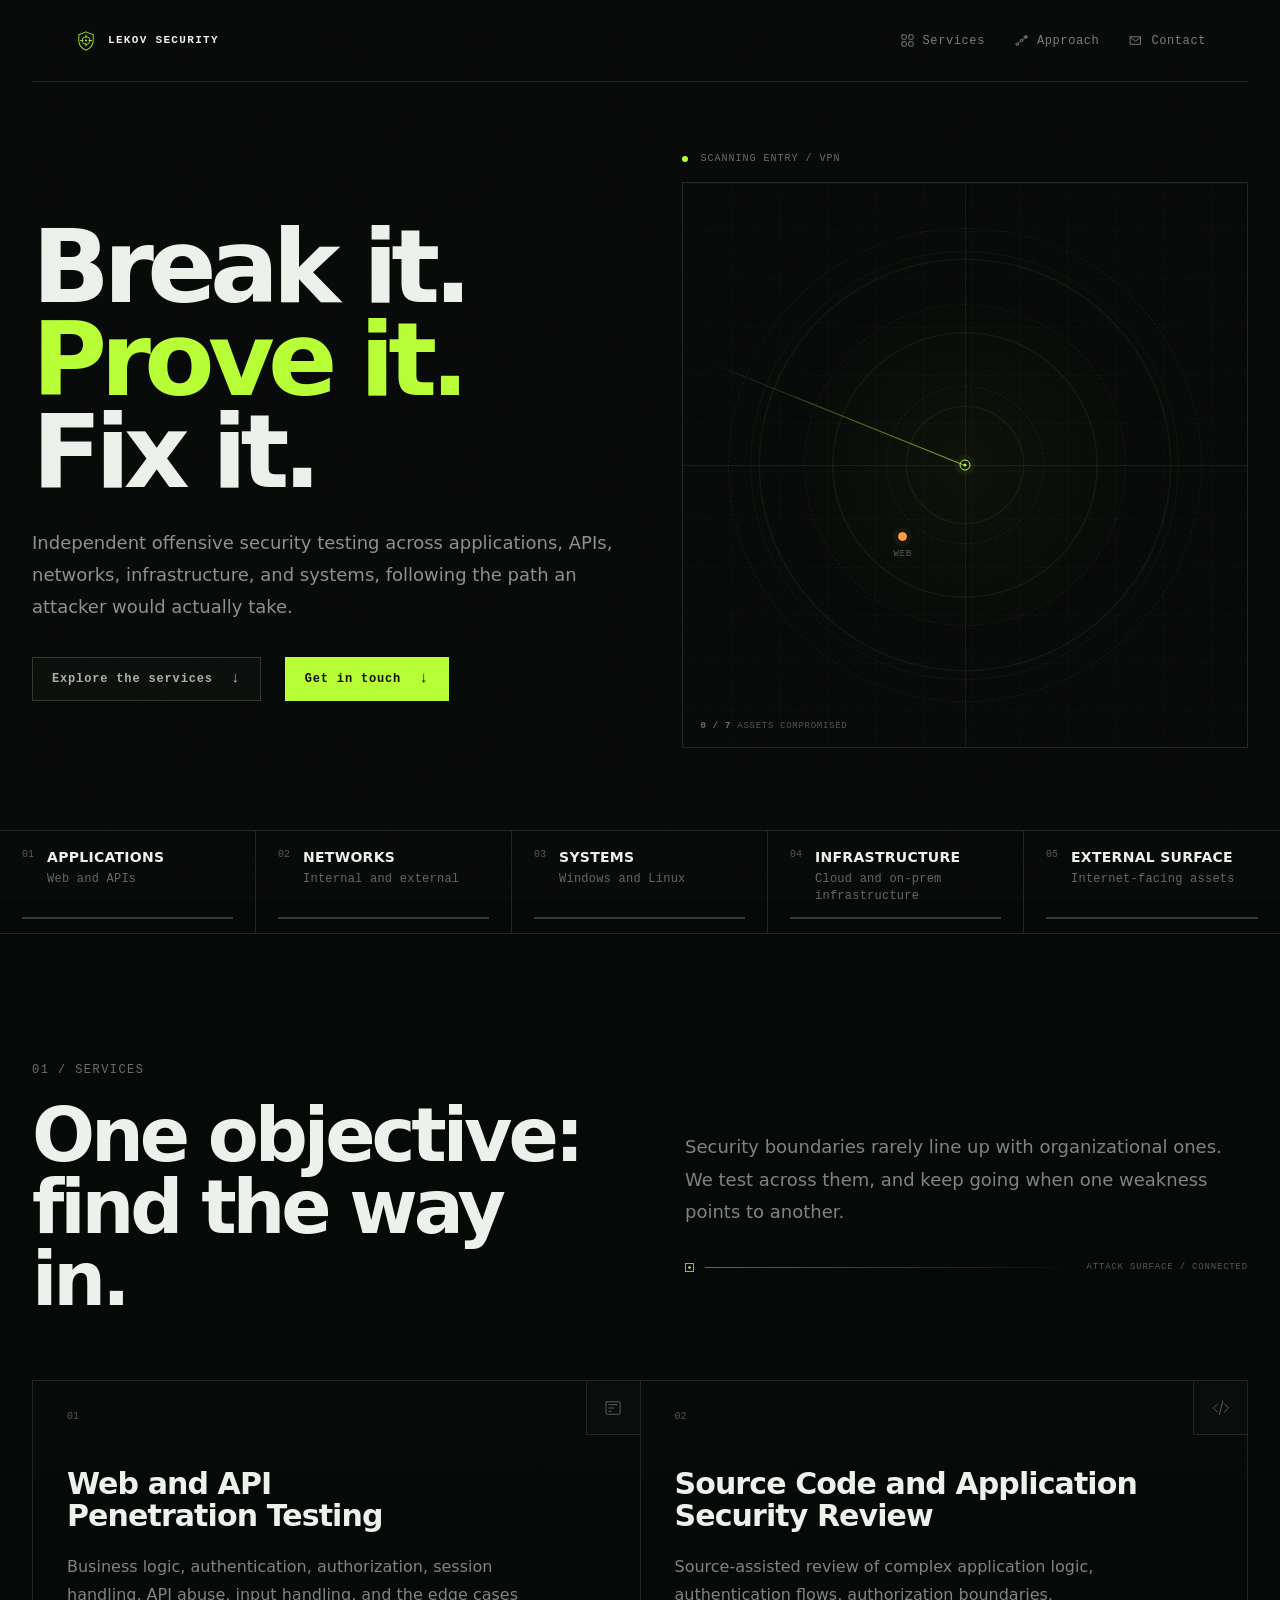
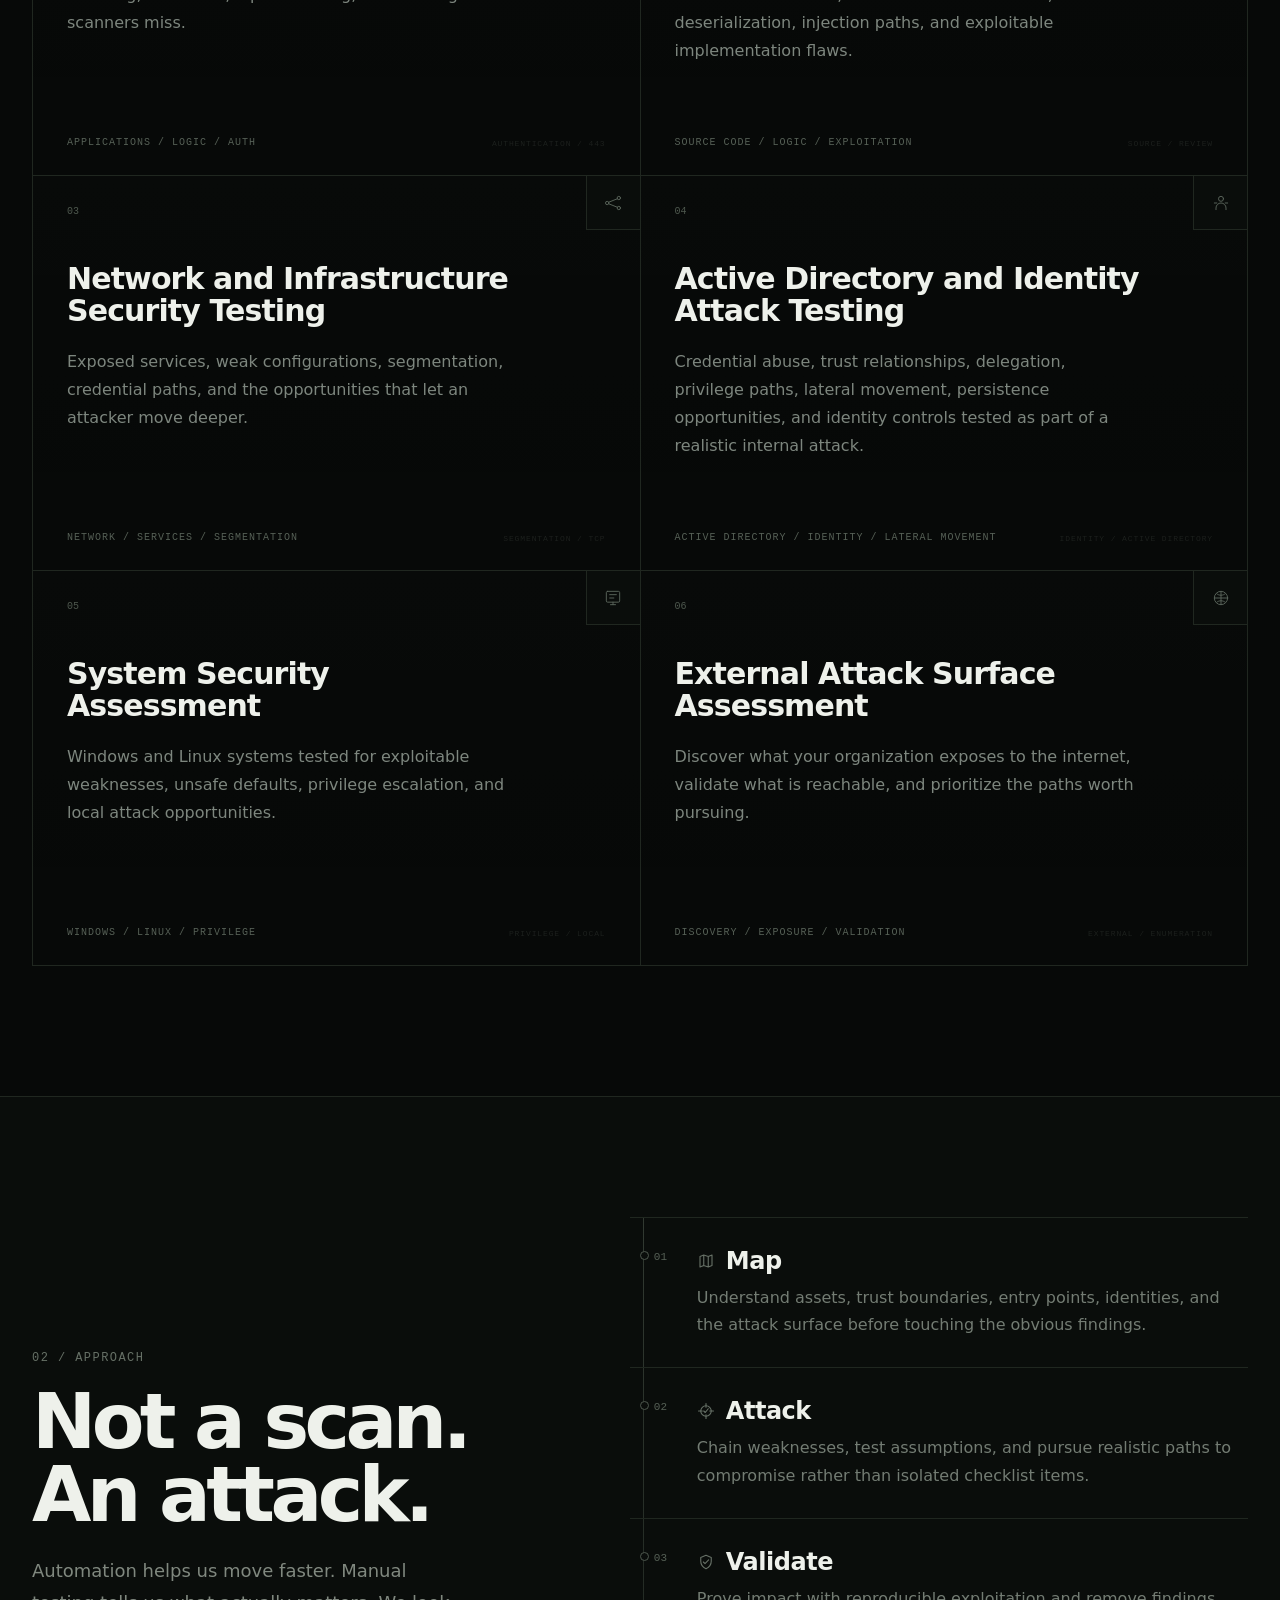
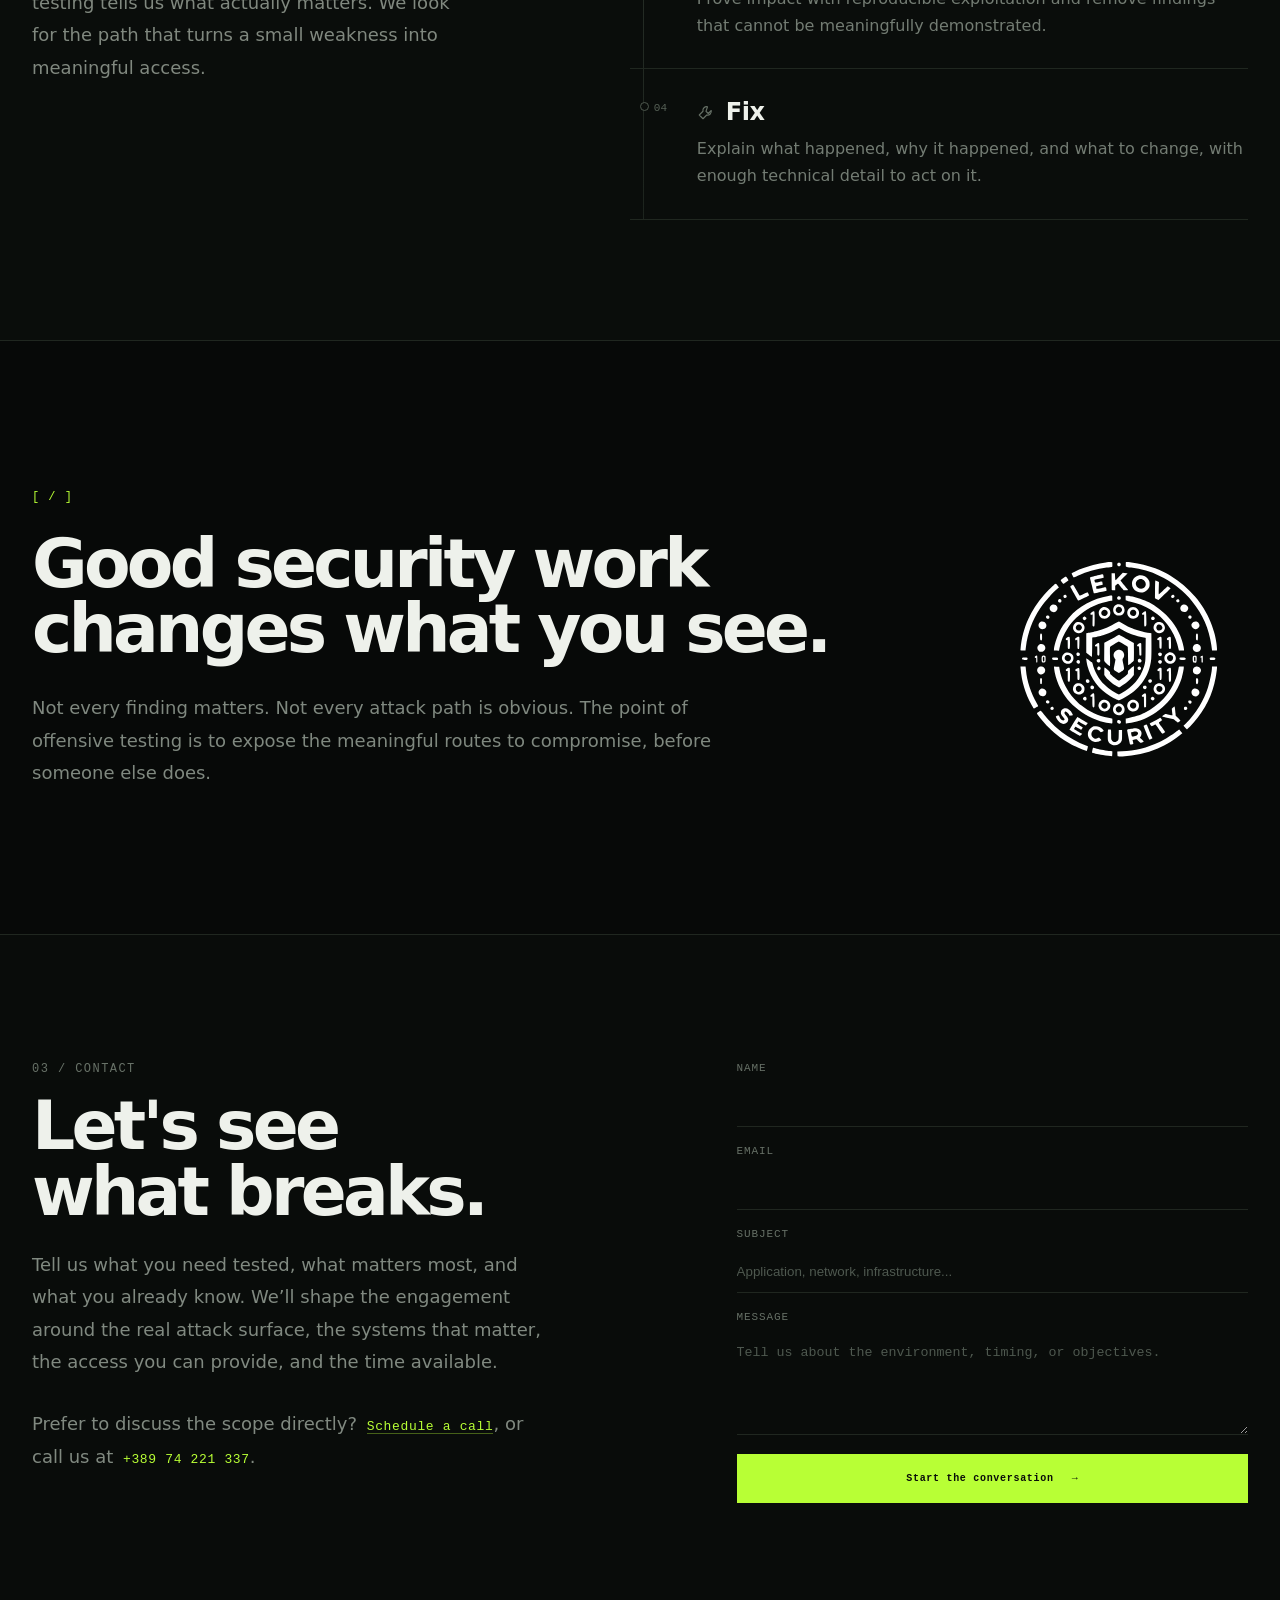
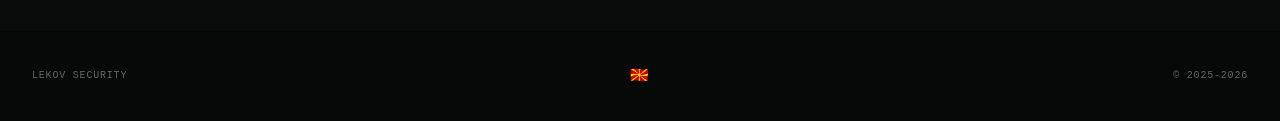
==== commit eada5638: "Complete redesign of the website" ====
--- a/index.html
+++ b/index.html
@@ -8,11 +8,11 @@
         <title>
             Lekov Security &ndash; Offensive Security
         </title>
-        <link rel="icon" type="image/svg+xml" href="/favicon.svg">
+        <link rel="icon" type="image/svg+xml" href="/assets/images/favicon.svg">
         <link href="https://fonts.googleapis.com" rel="preconnect"/>
         <link crossorigin="" href="https://fonts.gstatic.com" rel="preconnect"/>
         <link href="https://fonts.googleapis.com/css2?family=DM+Mono:wght@400;500&amp;family=Inter:wght@400;500;600;700;800&amp;display=swap" rel="stylesheet"/>
-        <link href="styles.css" rel="stylesheet"/>
+        <link href="/assets/css/main.css" rel="stylesheet"/>
     </head>
     <body>
         <div aria-hidden="true" class="noise">
@@ -597,7 +597,7 @@
                     </p>
                 </div>
                 <div class="statement-brand">
-                    <img alt="Lekov Security" src="https://lekovsecurity.mk/assets/images/logo.svg"/>
+                    <img alt="Lekov Security" src="/assets/images/logo.svg"/>
                 </div>
             </section>
             <section class="contact-section" id="contact">
@@ -660,7 +660,6 @@
                 &copy; 2025-2026
             </div>
         </footer>
-        <script src="script.js">
-        </script>
+        <script src="/assets/js/main.js"></script>
     </body>
 </html>
--- a/assets/css/main.css
+++ b/assets/css/main.css
@@ -0,0 +1,1928 @@
+:root {
+    --bg: #070908;
+    --bg-soft: #0a0d0b;
+    --panel: #0d110e;
+    --text: #eef1eb;
+    --muted: #8d958c;
+    --muted-2: #626b62;
+    --line: #202720;
+    --line-soft: #151b16;
+    --accent: #b8ff35;
+    --orange: #ff9b43;
+    --red: #ff5548;
+    --max: 1240px;
+}
+
+* {
+    box-sizing: border-box;
+}
+
+html {
+    scroll-behavior: smooth;
+}
+
+body {
+    margin: 0;
+    background: var(--bg);
+    color: var(--text);
+    font-family: Inter, system-ui, -apple-system, sans-serif;
+    overflow-x: hidden;
+}
+
+a {
+    color: inherit;
+    text-decoration: none;
+}
+
+.noise {
+    position: fixed;
+    inset: 0;
+    pointer-events: none;
+    opacity: 0.035;
+    background-image: url("data:image/svg+xml,%3Csvg xmlns='http://www.w3.org/2000/svg' width='140' height='140' viewBox='0 0 140 140'%3E%3Cfilter id='n'%3E%3CfeTurbulence type='fractalNoise' baseFrequency='.9' numOctaves='2' stitchTiles='stitch'/%3E%3C/filter%3E%3Crect width='100%25' height='100%25' filter='url(%23n)' opacity='.8'/%3E%3C/svg%3E");
+    z-index: 20;
+}
+
+.cursor-glow {
+    position: fixed;
+    left: -100px;
+    top: -100px;
+    width: 320px;
+    height: 320px;
+    transform: translate(-50%, -50%);
+    background: radial-gradient(circle, rgba(184, 255, 53, 0.055), transparent 62%);
+    pointer-events: none;
+    z-index: 0;
+    mix-blend-mode: screen;
+    transition: opacity 0.2s;
+}
+
+.section-shell,
+.site-header {
+    width: min(var(--max), calc(100% - 64px));
+    margin: 0 auto;
+}
+
+.site-header {
+    height: 82px;
+    display: grid;
+    grid-template-columns: 1fr auto auto;
+    align-items: center;
+    gap: 42px;
+    border-bottom: 1px solid var(--line);
+    position: relative;
+    z-index: 10;
+}
+
+.brand {
+    display: flex;
+    align-items: center;
+    gap: 10px;
+    margin-left: 42px;
+    font: 600 11px/1 "DM Mono", monospace;
+    letter-spacing: 0.12em;
+}
+
+ .brand-mark {
+    position: relative;
+    width: 24px;
+    height: 24px;
+    flex: 0 0 24px;
+    display: inline-grid;
+    place-items: center;
+    filter: drop-shadow(0 0 5px rgba(155, 255, 74, 0.14));
+    transition: transform 180ms ease, filter 180ms ease;
+}
+
+.brand-mark svg {
+    display: block;
+    width: 100%;
+    height: 100%;
+    overflow: visible;
+}
+
+.brand-mark-shield,
+.brand-mark-ring,
+.brand-mark-crosshair {
+    fill: none;
+    stroke: var(--accent);
+    stroke-linecap: round;
+    stroke-linejoin: round;
+}
+
+.brand-mark-shield {
+    stroke-width: 1.7;
+    opacity: 0.8;
+}
+
+.brand-mark-target {
+    transform-origin: 20px 19.2px;
+    animation: brandTargetTurn 6s cubic-bezier(0.65, 0, 0.35, 1) infinite;
+}
+
+.brand-mark-ring {
+    stroke-width: 1.45;
+    opacity: 0.88;
+    transform-origin: 20px 19.2px;
+    animation: brandTargetPulse 2.2s ease-in-out infinite;
+}
+
+.brand-mark-crosshair {
+    stroke-width: 1.45;
+    opacity: 0.92;
+}
+
+.brand-mark-core {
+    fill: var(--accent);
+    transform-origin: 20px 19.2px;
+    animation: brandCorePulse 1.65s ease-in-out infinite;
+}
+
+.brand:hover .brand-mark {
+    transform: translateY(-1px);
+    filter: drop-shadow(0 0 9px rgba(155, 255, 74, 0.3));
+}
+
+@keyframes brandTargetTurn {
+    0%,
+    72% {
+        transform: rotate(0deg);
+    }
+
+    88%,
+    100% {
+        transform: rotate(90deg);
+    }
+}
+
+@keyframes brandTargetPulse {
+    0%,
+    100% {
+        transform: scale(0.94);
+        opacity: 0.64;
+    }
+
+    50% {
+        transform: scale(1);
+        opacity: 1;
+    }
+}
+
+@keyframes brandCorePulse {
+    0%,
+    100% {
+        transform: scale(0.78);
+        opacity: 0.58;
+    }
+
+    50% {
+        transform: scale(1.18);
+        opacity: 1;
+    }
+}
+
+.nav {
+    display: flex;
+    gap: 29px;
+    font: 12px/1 "DM Mono", monospace;
+    color: #777f77;
+    letter-spacing: 0.05em;
+}
+
+.nav a {
+    transition: color 0.2s ease;
+}
+
+.nav a:hover {
+    color: var(--text);
+}
+
+.nav-cta {
+    display: flex;
+    align-items: center;
+    gap: 8px;
+    font: 12px/1 "DM Mono", monospace;
+    letter-spacing: 0.06em;
+    color: var(--accent);
+}
+
+.nav-cta span {
+    transition: transform 0.2s;
+}
+
+.nav-cta:hover span {
+    transform: translate(3px, -3px);
+}
+
+.menu-toggle,
+.mobile-nav {
+    display: none;
+}
+
+.hero {
+    min-height: 680px;
+    display: grid;
+    grid-template-columns: 1.02fr 0.98fr;
+    gap: 60px;
+    align-items: center;
+    padding: 72px 0 82px;
+    position: relative;
+}
+
+.hero-copy {
+    position: relative;
+    z-index: 2;
+}
+
+.eyebrow {
+    color: #667066;
+    font: 12px/1 "DM Mono", monospace;
+    letter-spacing: 0.12em;
+}
+
+.eyebrow-slash {
+    padding: 0 8px;
+    color: #333d33;
+}
+
+.hero h1 {
+    font-size: clamp(72px, 8vw, 122px);
+    line-height: 0.9;
+    letter-spacing: -0.065em;
+    margin: 20px 0 29px;
+    font-weight: 800;
+    max-width: 760px;
+}
+
+.hero h1 em {
+    color: var(--accent);
+    font-style: normal;
+}
+
+.hero-lead {
+    max-width: 610px;
+    color: #8a938a;
+    font-size: 18px;
+    line-height: 1.78;
+    margin: 0;
+}
+
+.hero-actions {
+    display: flex;
+    align-items: center;
+    gap: 24px;
+    margin-top: 34px;
+}
+
+.button {
+    display: inline-flex;
+    align-items: center;
+    justify-content: center;
+    gap: 18px;
+    padding: 15px 19px;
+    border: 1px solid transparent;
+    font: 600 12px/1 "DM Mono", monospace;
+    letter-spacing: 0.07em;
+    transition: transform 0.22s ease, background 0.22s ease, border-color 0.22s ease, color 0.22s ease;
+}
+
+.button-solid {
+    background: var(--accent);
+    color: #0a0d08;
+}
+
+.button-solid:hover {
+    transform: translateY(-3px);
+    background: #d5ff8b;
+}
+
+.button-solid span,
+.button-scope span {
+    font-size: 15px;
+    line-height: 0;
+}
+
+.button-scope {
+    background: #0b0f0c;
+    color: #aab2aa;
+    border-color: #303830;
+}
+
+.button-scope:hover {
+    transform: translateY(-3px);
+    background: #101510;
+    border-color: #566056;
+    color: var(--text);
+}
+
+.hero-radar {
+    position: relative;
+    align-self: stretch;
+    display: flex;
+    flex-direction: column;
+    justify-content: center;
+    min-height: 500px;
+}
+
+.radar-status {
+    font: 10px/1 "DM Mono", monospace;
+    letter-spacing: 0.1em;
+    color: #667066;
+    display: flex;
+    align-items: center;
+    gap: 13px;
+}
+
+.radar-status .status-dot {
+    display: inline-block;
+    width: 6px;
+    height: 6px;
+    border-radius: 50%;
+    background: var(--accent);
+    box-shadow: 0 0 0 0 rgba(184, 255, 53, 0.6);
+    animation: dotPulse 2s infinite;
+}
+
+.radar-stage {
+    position: relative;
+    margin-top: 18px;
+    aspect-ratio: 1 / 1;
+    max-width: 620px;
+    width: 100%;
+    border: 1px solid var(--line);
+    background: radial-gradient(circle at center, rgba(184, 255, 53, 0.035), transparent 48%), linear-gradient(rgba(255, 255, 255, 0.015) 1px, transparent 1px), linear-gradient(90deg, rgba(255, 255, 255, 0.015) 1px, transparent 1px);
+    background-size: auto, 48px 48px, 48px 48px;
+    overflow: hidden;
+}
+
+.radar-stage::before {
+    content: "";
+    position: absolute;
+    inset: 12%;
+    border: 1px solid rgba(184, 255, 53, 0.05);
+    border-radius: 50%;
+}
+
+.radar-grid {
+    position: absolute;
+    inset: 10%;
+    border-radius: 50%;
+    background: radial-gradient(circle, transparent 0 18%, rgba(184, 255, 53, 0.055) 18.2% 18.45%, transparent 18.7% 41%, rgba(184, 255, 53, 0.055) 41.2% 41.45%, transparent 41.7% 64%, rgba(184, 255, 53, 0.055) 64.2% 64.45%, transparent 64.7% 100%);
+}
+
+.radar-crosshair {
+    position: absolute;
+    background: rgba(184, 255, 53, 0.08);
+}
+
+.radar-crosshair.horizontal {
+    height: 1px;
+    left: 0;
+    right: 0;
+    top: 50%;
+}
+
+.radar-crosshair.vertical {
+    width: 1px;
+    top: 0;
+    bottom: 0;
+    left: 50%;
+}
+
+.radar-sweep {
+    position: absolute;
+    width: 50%;
+    height: 1px;
+    left: 50%;
+    top: 50%;
+    transform-origin: 0 50%;
+    background: linear-gradient(90deg, rgba(184, 255, 53, 0.65), rgba(184, 255, 53, 0));
+    z-index: 1;
+}
+
+.radar-origin {
+    position: absolute;
+    left: 50%;
+    top: 50%;
+    width: 11px;
+    height: 11px;
+    transform: translate(-50%, -50%);
+    border: 1px solid var(--accent);
+    border-radius: 50%;
+    box-shadow: 0 0 0 5px rgba(184, 255, 53, 0.04);
+    z-index: 5;
+}
+
+.radar-origin::after {
+    content: "";
+    position: absolute;
+    inset: 3px;
+    background: var(--accent);
+    border-radius: 50%;
+    animation: originPulse 1.4s infinite;
+}
+
+.radar-ring {
+    position: absolute;
+    left: 50%;
+    top: 50%;
+    transform: translate(-50%, -50%);
+    border: 1px dashed rgba(255, 255, 255, 0.06);
+    border-radius: 50%;
+    animation: ringBreathe 4s ease-in-out infinite;
+    z-index: 1;
+}
+
+.ring-1 {
+    width: 28%;
+    height: 28%;
+}
+
+.ring-2 {
+    width: 57%;
+    height: 57%;
+    animation-delay: 0.5s;
+}
+
+.ring-3 {
+    width: 84%;
+    height: 84%;
+    animation-delay: 1s;
+}
+
+.radar-network {
+    position: absolute;
+    inset: 0;
+    width: 100%;
+    height: 100%;
+    z-index: 2;
+    overflow: visible;
+    pointer-events: none;
+    display: block;
+}
+
+.radar-edge {
+    stroke: rgba(184, 255, 53, 0.72);
+    stroke-width: 0.38;
+    fill: none;
+    vector-effect: non-scaling-stroke;
+    opacity: 0;
+    transition: stroke 0.25s, stroke-width 0.25s, opacity 0.2s;
+}
+
+.radar-edge.compromise {
+    opacity: 1;
+    stroke: var(--red);
+    stroke-width: 0.52;
+    filter: drop-shadow(0 0 3px rgba(255, 85, 72, 0.2));
+}
+
+.radar-pulse {
+    fill: var(--accent);
+    r: 0.75;
+    filter: drop-shadow(0 0 3px rgba(184, 255, 53, 0.75));
+}
+
+.radar-pulse.attack {
+    fill: var(--red);
+    filter: drop-shadow(0 0 3px rgba(255, 85, 72, 0.7));
+}
+
+.radar-node {
+    position: absolute;
+    left: var(--node-x, 50%);
+    top: var(--node-y, 50%);
+    width: 1px;
+    height: 1px;
+    border: 0;
+    background: transparent;
+    color: #556057;
+    padding: 0;
+    cursor: pointer;
+    transform: translate(-50%, -50%);
+    font: 9px/1 "DM Mono", monospace;
+    letter-spacing: 0.08em;
+    transition: color 0.25s ease, transform 0.25s ease;
+    z-index: 6;
+    overflow: visible;
+}
+
+.radar-node span {
+    position: absolute;
+    left: 50%;
+    top: 50%;
+    display: block;
+    width: 9px;
+    height: 9px;
+    transform: translate(-50%, -50%);
+    border: 1px solid #566056;
+    border-radius: 50%;
+    background: #0a0d0b;
+    box-shadow: 0 0 0 0 transparent;
+    transition: background 0.25s, border-color 0.25s, box-shadow 0.25s, transform 0.25s;
+}
+
+.radar-node b {
+    position: absolute;
+    left: 50%;
+    top: calc(50% + 13px);
+    transform: translateX(-50%);
+    white-space: nowrap;
+    font: inherit;
+    font-weight: 400;
+}
+
+.radar-node:hover {
+    transform: translate(-50%, -50%) scale(1.08);
+    color: var(--text);
+}
+
+.radar-node:focus-visible {
+    outline: 1px solid var(--accent);
+    outline-offset: 8px;
+}
+
+.radar-node[data-state="pending"] {
+    opacity: 0;
+    pointer-events: none;
+}
+
+.radar-node[data-state="green"] span {
+    background: var(--accent);
+    border-color: var(--accent);
+    box-shadow: 0 0 0 5px rgba(184, 255, 53, 0.06);
+}
+
+.radar-node[data-state="orange"] span {
+    background: var(--orange);
+    border-color: var(--orange);
+    box-shadow: 0 0 0 5px rgba(255, 155, 67, 0.05);
+}
+
+.radar-node[data-state="red"] span {
+    background: var(--red);
+    border-color: var(--red);
+    box-shadow: 0 0 0 5px rgba(255, 85, 72, 0.06);
+    animation: dangerPulse 1.2s infinite;
+}
+
+.radar-node[data-state="compromised"] {
+    color: var(--accent);
+}
+
+.radar-node[data-state="compromised"] span {
+    background: var(--accent);
+    border-color: var(--accent);
+    box-shadow: 0 0 14px rgba(184, 255, 53, 0.28);
+}
+
+.radar-node.radar-ping {
+    color: var(--text);
+}
+
+.radar-node.radar-ping span {
+    animation: nodePing 620ms cubic-bezier(0.2, 0.7, 0.2, 1) both;
+    --ping-color: var(--accent);
+    transform: translate(-50%, -50%) scale(1.45);
+    box-shadow: 0 0 0 7px rgba(184, 255, 53, 0.12), 0 0 18px rgba(184, 255, 53, 0.22);
+}
+
+.radar-node.radar-ping span::before {
+    content: "";
+    position: absolute;
+    left: 50%;
+    top: 50%;
+    width: 9px;
+    height: 9px;
+    border: 1px solid var(--ping-color);
+    border-radius: 50%;
+    transform: translate(-50%, -50%) scale(0.8);
+    opacity: 0.75;
+    pointer-events: none;
+    animation: pingRipple 620ms cubic-bezier(0.12, 0.68, 0.2, 1) both;
+}
+
+.radar-node.radar-ping b {
+    animation: labelPing 420ms ease-out both;
+}
+
+.radar-compromise {
+    position: absolute;
+    left: 18px;
+    bottom: 16px;
+    color: #4d574d;
+    font: 9px/1 "DM Mono", monospace;
+    letter-spacing: 0.08em;
+    z-index: 7;
+}
+
+.radar-compromise strong {
+    color: #697369;
+}
+
+.capability-strip {
+    display: grid;
+    grid-template-columns: repeat(5, 1fr);
+    border-top: 1px solid var(--line);
+    border-bottom: 1px solid var(--line);
+    position: relative;
+    z-index: 2;
+}
+
+.cap-item {
+    position: relative;
+    min-height: 88px;
+    padding: 16px 22px 14px;
+    border-right: 1px solid var(--line);
+    display: grid;
+    grid-template-columns: auto 1fr;
+    column-gap: 13px;
+    align-content: stretch;
+    grid-template-rows: 1fr auto;
+    transition: background 0.22s ease;
+}
+
+.cap-item:last-child {
+    border-right: 0;
+}
+
+.cap-item:hover {
+    background: #0b0f0c;
+}
+
+.cap-index {
+    color: #4f594f;
+    font: 10px/1 "DM Mono", monospace;
+    padding-top: 3px;
+}
+
+.cap-item strong {
+    font-size: 14px;
+    letter-spacing: 0.02em;
+}
+
+.cap-item small {
+    display: block;
+    color: #606961;
+    font: 12px/1.4 "DM Mono", monospace;
+    letter-spacing: 0.02em;
+    margin-top: 5px;
+}
+
+.cap-progress {
+    grid-column: 1 / -1;
+    align-self: end;
+    height: 2px;
+    margin-top: 12px;
+    background: #343a35;
+    overflow: hidden;
+    transform-origin: left;
+}
+
+.cap-progress i {
+    display: block;
+    width: 0;
+    height: 100%;
+    background: var(--accent);
+    transition: width 0.55s cubic-bezier(0.2, 0.7, 0.2, 1);
+    box-shadow: 0 0 10px rgba(184, 255, 53, 0.22);
+}
+
+.cap-item:hover .cap-progress i {
+    width: 100%;
+}
+
+.capabilities-section {
+    padding: 130px 0;
+}
+
+.section-heading {
+    display: grid;
+    grid-template-columns: 1fr 1fr;
+    gap: 90px;
+    align-items: start;
+}
+
+.section-heading-title {
+    display: flex;
+    flex-direction: column;
+    align-items: flex-start;
+}
+
+.section-heading-copy {
+    align-self: center;
+}
+
+.section-heading-title .eyebrow {
+    margin-bottom: 24px;
+}
+
+.section-heading h2,
+.statement-section h2,
+.contact-copy h2 {
+    font-size: clamp(48px, 5.3vw, 80px);
+    line-height: 0.97;
+    letter-spacing: -0.055em;
+    margin: 0;
+    font-weight: 750;
+}
+
+.section-heading-title h2 {
+    font-size: clamp(58px, 5.8vw, 88px);
+    max-width: 700px;
+}
+
+.section-intro {
+    color: #7d867d;
+    font-size: 18px;
+    line-height: 1.8;
+    max-width: 650px;
+    margin: 23px 0 0;
+}
+
+.heading-datum {
+    margin-top: 34px;
+    display: grid;
+    grid-template-columns: auto minmax(0, 1fr) auto;
+    width: 100%;
+    align-items: center;
+    column-gap: 11px;
+    color: #515b51;
+    font: 9px/1 "DM Mono", monospace;
+    letter-spacing: 0.09em;
+}
+
+.datum-marker {
+    position: relative;
+    width: 9px;
+    height: 9px;
+    border: 1px solid rgba(184, 255, 53, 0.75);
+    display: block;
+    flex: 0 0 9px;
+}
+
+.datum-marker::before,
+.datum-marker::after {
+    content: "";
+    position: absolute;
+    background: var(--accent);
+    opacity: 0.75;
+}
+
+.datum-marker::before {
+    width: 3px;
+    height: 1px;
+    left: 2px;
+    top: 3px;
+}
+
+.datum-marker::after {
+    width: 1px;
+    height: 3px;
+    left: 3px;
+    top: 2px;
+}
+
+.datum-marker i {
+    position: absolute;
+    inset: 2px;
+    border: 1px solid rgba(184, 255, 53, 0.25);
+    display: block;
+}
+
+.datum-line {
+    display: block;
+    width: 100%;
+    min-width: 0;
+    height: 1px;
+    background: linear-gradient(90deg, var(--accent), rgba(184, 255, 53, 0));
+    opacity: 0.45;
+}
+
+.datum-label {
+    white-space: nowrap;
+}
+
+.capabilities-grid {
+    display: grid;
+    grid-template-columns: repeat(2, 1fr);
+    margin-top: 64px;
+    border-top: 1px solid var(--line);
+    border-left: 1px solid var(--line);
+}
+
+.capability-card {
+    position: relative;
+    min-height: 395px;
+    padding: 31px 34px;
+    border-right: 1px solid var(--line);
+    border-bottom: 1px solid var(--line);
+    overflow: hidden;
+    background: linear-gradient(180deg, rgba(255, 255, 255, 0.006), transparent);
+}
+
+.capability-card::before {
+    content: "";
+    position: absolute;
+    inset: 0;
+    background: radial-gradient(250px 150px at var(--mx, 50%) var(--my, 0), rgba(184, 255, 53, 0.06), transparent 68%);
+    opacity: 0;
+    transition: opacity 0.25s ease;
+}
+
+.capability-card:hover::before {
+    opacity: 1;
+}
+
+.capability-card::after {
+    content: attr(data-code);
+    position: absolute;
+    right: 34px;
+    bottom: 27px;
+    color: #687168;
+    opacity: 0.22;
+    font: 8px/1 "DM Mono", monospace;
+    letter-spacing: 0.11em;
+}
+
+.card-icon {
+    position: absolute;
+    right: 0;
+    top: 0;
+    width: 54px;
+    height: 54px;
+    display: grid;
+    place-items: center;
+    color: #59645a;
+    border-left: 1px solid var(--line);
+    border-bottom: 1px solid var(--line);
+    background: #0a0d0b;
+    transition: color 0.25s ease, border-color 0.25s ease, background 0.25s ease;
+}
+
+.card-icon svg {
+    width: 20px;
+    height: 20px;
+    fill: none;
+    stroke: currentColor;
+    stroke-width: 1.15;
+    stroke-linecap: round;
+    stroke-linejoin: round;
+}
+
+.capability-card:hover .card-icon {
+    color: var(--accent);
+    border-color: #445044;
+    background: #0d120e;
+}
+
+.card-index {
+    color: #4e584e;
+    font: 10px/1 "DM Mono", monospace;
+}
+
+.capability-card h3 {
+    font-size: 30px;
+    line-height: 1.08;
+    letter-spacing: -0.03em;
+    margin: 46px 0 20px;
+    position: relative;
+}
+
+.capability-card p {
+    max-width: 460px;
+    color: #7d867e;
+    line-height: 1.75;
+    font-size: 16px;
+    position: relative;
+}
+
+
+.card-tags {
+    position: absolute;
+    left: 34px;
+    bottom: 27px;
+    color: #566056;
+    font: 10px/1 "DM Mono", monospace;
+    letter-spacing: 0.1em;
+}
+
+.approach-section {
+    padding: 120px 0;
+    background: #0a0d0b;
+    border-top: 1px solid var(--line);
+    border-bottom: 1px solid var(--line);
+}
+
+.approach-wrap {
+    display: grid;
+    grid-template-columns: 0.9fr 1.1fr;
+    gap: 92px;
+    align-items: center;
+}
+
+.approach-lead {
+    position: relative;
+}
+
+.approach-lead h2 {
+    font-size: clamp(58px, 6vw, 88px);
+    line-height: 0.94;
+    letter-spacing: -0.06em;
+    margin: 22px 0 24px;
+}
+
+.approach-lead p {
+    max-width: 420px;
+    color: #80887f;
+    line-height: 1.8;
+    font-size: 18px;
+    margin: 0;
+}
+
+.approach-list {
+    position: relative;
+    border-top: 1px solid var(--line);
+}
+
+.approach-list::before {
+    content: "";
+    position: absolute;
+    left: 13px;
+    top: 0;
+    bottom: 0;
+    width: 1px;
+    background: linear-gradient(to bottom, #313931, #1c231d);
+}
+
+.approach-item {
+    position: relative;
+    display: grid;
+    grid-template-columns: 45px 1fr;
+    gap: 22px;
+    padding: 29px 0;
+    border-bottom: 1px solid var(--line);
+    transition: padding-left 0.25s ease, background 0.25s ease;
+}
+
+.approach-item::before {
+    content: "";
+    position: absolute;
+    left: 10px;
+    top: 33px;
+    width: 7px;
+    height: 7px;
+    border: 1px solid #4e584e;
+    border-radius: 50%;
+    background: #0a0d0b;
+    transition: border-color 0.22s ease, background 0.22s ease, box-shadow 0.22s ease;
+}
+
+.approach-item:hover {
+    padding-left: 10px;
+    background: rgba(255, 255, 255, 0.012);
+}
+
+.approach-item:hover::before {
+    border-color: #747e74;
+    background: #151b16;
+    box-shadow: 0 0 0 5px rgba(255, 255, 255, 0.025);
+}
+
+.approach-item > span {
+    color: #566056;
+    font: 11px/1 "DM Mono", monospace;
+    padding-top: 5px;
+    padding-left: 24px;
+    transition: color 0.22s ease;
+}
+
+.approach-item:hover > span {
+    color: #9aa39a;
+}
+
+.approach-item h3 {
+    margin: 0;
+    font-size: 24px;
+    letter-spacing: -0.02em;
+}
+
+.approach-item p {
+    margin: 9px 0 0;
+    max-width: 620px;
+    color: #737c73;
+    font-size: 16px;
+    line-height: 1.7;
+}
+
+.statement-section {
+    padding: 150px 0 145px;
+    position: relative;
+    display: grid;
+    grid-template-columns: 1fr 300px;
+    gap: 90px;
+    align-items: end;
+}
+
+.statement-main {
+    max-width: 980px;
+}
+
+.statement-mark {
+    color: var(--accent);
+    font: 12px/1 "DM Mono", monospace;
+    letter-spacing: 0.08em;
+    margin-bottom: 28px;
+}
+
+.statement-section h2 {
+    max-width: 980px;
+}
+
+.statement-section p {
+    max-width: 700px;
+    color: #7f887f;
+    line-height: 1.8;
+    font-size: 18px;
+    margin: 30px 0 0;
+}
+
+.statement-brand,
+.statement-brand:hover,
+.statement-brand:focus,
+.statement-brand:active {
+    align-self: end;
+    justify-self: end;
+    width: 260px;
+    transform: none;
+    transition: none;
+    filter: none;
+    opacity: 1;
+}
+
+.statement-brand img,
+.statement-brand:hover img,
+.statement-brand:focus img,
+.statement-brand:active img {
+    display: block;
+    width: 100%;
+    height: auto;
+    transform: none;
+    transition: none;
+    filter: none;
+    opacity: 1;
+}
+
+.contact-section {
+    padding: 128px 0;
+    border-top: 1px solid var(--line);
+    background: #090c0a;
+}
+
+.contact-wrap {
+    display: grid;
+    grid-template-columns: 1fr 0.86fr;
+    gap: 110px;
+}
+
+.contact-copy .eyebrow {
+    color: #687268;
+}
+
+.contact-copy h2 {
+    margin-top: 18px;
+    margin-bottom: 2px;
+}
+
+.contact-copy p {
+    max-width: 510px;
+    color: #808980;
+    line-height: 1.8;
+    font-size: 18px;
+    margin: 24px 0 30px;
+}
+
+.contact-phone {
+    display: inline-flex;
+    gap: 8px;
+    font: 13px/1 "DM Mono", monospace;
+    letter-spacing: 0.05em;
+    color: var(--accent);
+}
+
+.contact-phone span {
+    transition: transform 0.2s;
+}
+
+.contact-phone:hover span {
+    transform: translate(3px, -3px);
+}
+
+.contact-form {
+    display: grid;
+    gap: 19px;
+}
+
+.contact-form label {
+    display: grid;
+    gap: 8px;
+    font: 11px/1 "DM Mono", monospace;
+    letter-spacing: 0.08em;
+    text-transform: uppercase;
+    color: #667066;
+}
+
+.contact-form input,
+.contact-form textarea {
+    width: 100%;
+    border: 0;
+    border-bottom: 1px solid var(--line);
+    background: transparent;
+    padding: 11px 0;
+    color: var(--text);
+    outline: none;
+    resize: vertical;
+}
+
+.contact-form input::placeholder,
+.contact-form textarea::placeholder {
+    color: #4e584f;
+}
+
+.contact-form input:focus,
+.contact-form textarea:focus {
+    border-bottom-color: #667066;
+}
+
+.button-dark {
+    background: var(--accent);
+    color: #090c09;
+    font-size: 10px;
+}
+
+.button-dark:hover {
+    transform: translateY(-2px);
+    background: #d5ff8b;
+}
+
+.form-note {
+    color: #535d54 !important;
+    font-size: 12px !important;
+    line-height: 1.5 !important;
+    margin: 0 !important;
+}
+
+.site-footer {
+    min-height: 90px;
+    display: grid;
+    grid-template-columns: 1fr auto 1fr;
+    align-items: center;
+    color: #5f685f;
+    font: 10px/1 "DM Mono", monospace;
+    letter-spacing: 0.08em;
+}
+
+.footer-brand {
+    justify-self: start;
+}
+
+.footer-year {
+    justify-self: end;
+}
+
+.reveal {
+    opacity: 0;
+    transform: translateY(18px);
+    transition: opacity 0.7s ease, transform 0.7s ease;
+}
+
+.reveal.is-visible {
+    opacity: 1;
+    transform: none;
+}
+
+.reveal-delay {
+    transition-delay: 0.12s;
+}
+
+@keyframes dotPulse {
+    0%,
+    100% {
+        box-shadow: 0 0 0 0 rgba(184, 255, 53, 0.32);
+    }
+
+    50% {
+        box-shadow: 0 0 0 7px rgba(184, 255, 53, 0);
+    }
+}
+
+@keyframes markPulse {
+    0%,
+    100% {
+        opacity: 0.5;
+        transform: scaleY(0.8);
+    }
+
+    50% {
+        opacity: 1;
+        transform: scaleY(1);
+    }
+}
+
+@keyframes originPulse {
+    0%,
+    100% {
+        opacity: 0.7;
+        transform: scale(1);
+    }
+
+    50% {
+        opacity: 1;
+        transform: scale(1.5);
+    }
+}
+
+@keyframes ringBreathe {
+    0%,
+    100% {
+        opacity: 0.5;
+    }
+
+    50% {
+        opacity: 1;
+    }
+}
+
+@keyframes dangerPulse {
+    0%,
+    100% {
+        box-shadow: 0 0 0 0 rgba(255, 85, 72, 0);
+    }
+
+    50% {
+        box-shadow: 0 0 0 7px rgba(255, 85, 72, 0.09);
+    }
+}
+
+@keyframes nodePing {
+    0% {
+        transform: translate(-50%, -50%) scale(1);
+    }
+
+    35% {
+        transform: translate(-50%, -50%) scale(1.38);
+    }
+
+    100% {
+        transform: translate(-50%, -50%) scale(1);
+    }
+}
+
+@keyframes pingRipple {
+    0% {
+        opacity: 0.8;
+        transform: translate(-50%, -50%) scale(0.8);
+    }
+
+    100% {
+        opacity: 0;
+        transform: translate(-50%, -50%) scale(3.7);
+    }
+}
+
+@keyframes labelPing {
+    0% {
+        opacity: 0.7;
+        transform: translateX(-50%) translateY(2px);
+    }
+
+    45% {
+        opacity: 1;
+        transform: translateX(-50%) translateY(-1px);
+    }
+
+    100% {
+        opacity: 1;
+        transform: translateX(-50%) translateY(0);
+    }
+}
+
+@media (max-width: 980px) {
+    .site-header {
+        grid-template-columns: 1fr auto;
+        gap: 20px;
+    }
+
+    .nav {
+        display: none;
+    }
+
+    .hero {
+        grid-template-columns: 1fr;
+        min-height: auto;
+        padding: 92px 0 80px;
+    }
+
+    .hero-radar {
+        min-height: 420px;
+    }
+
+    .section-heading,
+    .approach-wrap,
+    .contact-wrap {
+        grid-template-columns: 1fr;
+        gap: 55px;
+    }
+
+    .capability-strip {
+        grid-template-columns: repeat(2, 1fr);
+    }
+
+    .cap-item:nth-child(2n) {
+        border-right: 0;
+    }
+
+    .cap-item:nth-child(n + 3) {
+        border-top: 1px solid var(--line);
+    }
+
+    .capabilities-grid {
+        grid-template-columns: 1fr;
+    }
+
+    .statement-brand {
+        width: 220px;
+        max-width: 75vw;
+    }
+}
+
+@media (max-width: 640px) {
+    .section-shell,
+    .site-header {
+        width: calc(100% - 28px);
+    }
+
+    body {
+        min-width: 0;
+    }
+
+    .site-header {
+        height: 64px;
+        min-height: 64px;
+        grid-template-columns: 1fr auto;
+        gap: 12px;
+    }
+
+    .brand {
+        margin-left: 0;
+        font-size: 11px;
+        letter-spacing: 0.1em;
+    }
+
+    .brand-mark {
+        display: inline-grid;
+        width: 23px;
+        height: 23px;
+        flex-basis: 23px;
+    }
+
+    .nav,
+    .nav-cta {
+        display: none;
+    }
+
+    .menu-toggle {
+        display: inline-flex;
+        align-items: center;
+        justify-content: center;
+        background: transparent;
+        color: var(--muted);
+        border: 1px solid var(--line);
+        padding: 10px 11px;
+        font: 500 11px/1 "DM Mono", monospace;
+        letter-spacing: 0.08em;
+        cursor: pointer;
+    }
+
+    .menu-toggle[aria-expanded="true"] {
+        color: var(--accent);
+        border-color: #394438;
+    }
+
+    .mobile-nav {
+        position: fixed;
+        top: 64px;
+        left: 14px;
+        right: 14px;
+        z-index: 50;
+        display: grid;
+        gap: 0;
+        background: rgba(9, 12, 10, 0.98);
+        border: 1px solid var(--line);
+        transform: translateY(-10px);
+        opacity: 0;
+        pointer-events: none;
+        transition: opacity 0.2s ease, transform 0.2s ease;
+    }
+
+    .mobile-nav.open {
+        transform: none;
+        opacity: 1;
+        pointer-events: auto;
+    }
+
+    .mobile-nav a {
+        padding: 16px;
+        border-bottom: 1px solid var(--line);
+        font: 11px/1 "DM Mono", monospace;
+        letter-spacing: 0.08em;
+        color: #8d958c;
+    }
+
+    .mobile-nav a:last-child {
+        border-bottom: 0;
+    }
+
+    .hero {
+        display: flex;
+        flex-direction: column;
+        gap: 42px;
+        padding: 58px 0 62px;
+        align-items: stretch;
+    }
+
+    .hero-copy {
+        order: 1;
+    }
+
+    .hero-radar {
+        order: 2;
+        min-height: 0;
+        width: 100%;
+    }
+
+    .eyebrow {
+        font-size: 11px;
+    }
+
+    .hero h1 {
+        font-size: clamp(58px, 18vw, 84px);
+        line-height: 0.88;
+        margin: 18px 0 22px;
+        letter-spacing: -0.07em;
+    }
+
+    .hero-lead {
+        font-size: 16px;
+        line-height: 1.72;
+    }
+
+    .hero-actions {
+        margin-top: 28px;
+        gap: 14px;
+        align-items: flex-start;
+        flex-direction: column;
+    }
+
+    .button {
+        width: 100%;
+        min-height: 48px;
+        padding: 14px 16px;
+        font-size: 12px;
+    }
+
+    .radar-status {
+        font-size: 9px;
+    }
+
+    .radar-stage {
+        margin-top: 14px;
+        max-width: none;
+        width: 100%;
+        height: auto;
+        aspect-ratio: 1 / 1;
+        min-height: 0;
+    }
+
+    .radar-node {
+        font-size: 8px;
+    }
+
+    .radar-pulse,
+    .radar-pulse.attack,
+    .radar-edge.compromise {
+        filter: none;
+    }
+
+    .radar-compromise {
+        left: 12px;
+        bottom: 12px;
+        max-width: calc(100% - 24px);
+        line-height: 1.4;
+        font-size: 9px;
+    }
+
+    .capability-strip {
+        grid-template-columns: 1fr;
+    }
+
+    .cap-item {
+        min-height: 72px;
+        padding: 14px 16px 12px;
+        border-right: 0;
+        border-top: 1px solid var(--line);
+    }
+
+    .cap-item:first-child {
+        border-top: 0;
+    }
+
+    .cap-item strong {
+        font-size: 12px;
+    }
+
+    .cap-item small {
+        font-size: 11px;
+        margin-top: 4px;
+    }
+
+    .cap-index {
+        font-size: 10px;
+    }
+
+    .cap-progress {
+        margin-top: 10px;
+    }
+
+    .capabilities-section,
+    .approach-section,
+    .statement-section,
+    .contact-section {
+        padding-top: 78px;
+        padding-bottom: 78px;
+    }
+
+    .section-heading {
+        display: flex;
+        flex-direction: column;
+        align-items: stretch;
+        gap: 18px;
+    }
+
+    .section-heading-title .eyebrow {
+        margin-bottom: 22px;
+    }
+
+    .section-heading h2,
+    .statement-section h2,
+    .contact-copy h2 {
+        font-size: clamp(42px, 13vw, 62px);
+        line-height: 0.96;
+    }
+
+    .section-intro,
+    .approach-lead p,
+    .statement-section p,
+    .contact-copy p {
+        font-size: 15px;
+        line-height: 1.72;
+    }
+
+    .heading-datum {
+        margin-top: 26px;
+    }
+
+    .datum-label {
+        font-size: 8px;
+        white-space: normal;
+    }
+
+    .capabilities-grid {
+        grid-template-columns: 1fr;
+        margin-top: 40px;
+    }
+
+    .capability-card {
+        min-height: 300px;
+        padding: 26px 24px 26px 22px;
+    }
+
+    .capability-card::after {
+        right: 22px;
+        bottom: 22px;
+        font-size: 7px;
+        opacity: 0.18;
+    }
+
+    .capability-card h3 {
+        font-size: 26px;
+        margin: 42px 0 17px;
+        padding-right: 40px;
+    }
+
+    .capability-card p {
+        font-size: 14px;
+        line-height: 1.68;
+    }
+
+    .card-tags {
+        position: static;
+        display: block;
+        margin-top: 12px;
+        font-size: 9px;
+    }
+
+    .approach-wrap,
+    .contact-wrap {
+        display: flex;
+        flex-direction: column;
+        gap: 38px;
+    }
+
+    .approach-lead,
+    .approach-list,
+    .contact-copy,
+    .contact-form {
+        width: 100%;
+        min-width: 0;
+    }
+
+    .approach-lead {
+        order: 1;
+    }
+
+    .approach-list {
+        order: 2;
+    }
+
+    .approach-list::before {
+        left: 9px;
+    }
+
+    .approach-item {
+        width: 100%;
+        grid-template-columns: 28px 1fr;
+        gap: 15px;
+        padding: 24px 0;
+    }
+
+    .approach-item::before {
+        left: 6px;
+        top: 28px;
+    }
+
+    .approach-item > span {
+        padding-left: 18px;
+        font-size: 10px;
+    }
+
+    .approach-item h3 {
+        font-size: 21px;
+    }
+
+    .approach-item p {
+        font-size: 14px;
+        line-height: 1.68;
+    }
+
+    .statement-section {
+        display: flex;
+        flex-direction: column;
+        align-items: stretch;
+        gap: 34px;
+    }
+
+    .statement-main {
+        max-width: 100%;
+    }
+
+    .statement-brand,
+    .statement-brand:hover,
+    .statement-brand:focus,
+    .statement-brand:active {
+        align-self: center;
+        justify-self: center;
+        margin-inline: auto;
+        width: 220px;
+        max-width: 75vw;
+    }
+
+    .statement-brand img {
+        margin-inline: auto;
+    }
+
+    .statement-section p {
+        margin-top: 24px;
+    }
+
+    .contact-copy {
+        order: 1;
+    }
+
+    .contact-form {
+        order: 2;
+        gap: 17px;
+    }
+
+    .contact-form input,
+    .contact-form textarea {
+        font-size: 16px;
+        padding: 12px 0;
+    }
+
+    .contact-form .button {
+        width: 100%;
+    }
+
+    .form-note {
+        font-size: 11px !important;
+    }
+
+    .site-footer {
+        width: calc(100% - 28px);
+        min-height: 78px;
+        padding: 18px 0;
+        gap: 16px;
+        flex-direction: column;
+        justify-content: center;
+        text-align: center;
+        font-size: 9px;
+    }
+}
+
+@media (prefers-reduced-motion: reduce) {
+    .brand-mark,
+    .brand-mark-target,
+    .brand-mark-ring,
+    .brand-mark-core {
+        animation: none;
+        transition: none;
+    }
+
+    *,
+    *::before,
+    *::after {
+        animation: none !important;
+        transition: none !important;
+        scroll-behavior: auto !important;
+    }
+
+    .reveal {
+        opacity: 1;
+        transform: none;
+    }
+}
+
+.nav a,
+.mobile-nav a {
+    display: inline-flex;
+    align-items: center;
+    gap: 8px;
+}
+
+.nav-icon,
+.menu-icon,
+.approach-icon {
+    width: 15px;
+    height: 15px;
+    flex: 0 0 auto;
+    fill: none;
+    stroke: currentColor;
+    stroke-width: 1.5;
+    stroke-linecap: round;
+    stroke-linejoin: round;
+}
+
+.menu-toggle {
+    gap: 7px;
+}
+
+.menu-icon {
+    width: 14px;
+    height: 14px;
+}
+
+.approach-title {
+    display: flex;
+    align-items: center;
+    gap: 11px;
+}
+
+.approach-icon {
+    width: 18px;
+    height: 18px;
+    color: #667066;
+}
+
+.approach-item:hover .approach-icon {
+    color: var(--text);
+}
+
+.contact-direct {
+    margin-top: 18px !important;
+}
+
+.contact-direct .contact-phone {
+    margin-left: 4px;
+}
+
+.footer-flag {
+    font-size: 15px;
+    line-height: 1;
+}
+
+@media(max-width: 640px) {
+    .mobile-nav a {
+        width: 100%;
+    }
+
+    .nav-icon {
+        width: 14px;
+        height: 14px;
+    }
+
+    .approach-title {
+        gap: 9px;
+    }
+
+    .approach-icon {
+        width: 17px;
+        height: 17px;
+    }
+
+}
+
+
+@media (max-width: 640px) {
+    .capability-strip {
+        display: none;
+    }
+}
+
+
+
+.contact-booking {
+    display: inline-flex;
+    margin-left: 4px;
+    font: 13px/1 "DM Mono", monospace;
+    letter-spacing: 0.05em;
+    color: var(--accent);
+    border-bottom: 1px solid rgba(184, 255, 53, 0.35);
+    transition: border-color 0.2s ease;
+}
+
+.contact-booking:hover {
+    border-bottom-color: var(--accent);
+}
+
+.thanks-page {
+    min-height: 100vh;
+    display: flex;
+    flex-direction: column;
+}
+
+.thanks-main {
+    flex: 1;
+    display: grid;
+    place-items: center;
+    width: min(100% - 48px, 1180px);
+    margin: 0 auto;
+    padding: 140px 0 96px;
+}
+
+.thanks-panel {
+    width: min(100%, 760px);
+    padding: 48px;
+    border: 1px solid var(--line);
+    background: rgba(10, 13, 11, 0.78);
+}
+
+.thanks-panel h1 {
+    margin: 18px 0 18px;
+    font-size: clamp(2.4rem, 6vw, 4.6rem);
+    line-height: 0.98;
+    letter-spacing: -0.05em;
+}
+
+.thanks-panel p {
+    max-width: 620px;
+    margin: 0 0 30px;
+    color: var(--muted);
+    font-size: 1.05rem;
+    line-height: 1.75;
+}
+
+.thanks-panel .button {
+    width: fit-content;
+}
+
+@media (max-width: 640px) {
+    .thanks-main {
+        width: min(100% - 28px, 1180px);
+        padding: 112px 0 56px;
+    }
+
+    .thanks-panel {
+        padding: 30px 22px;
+    }
+}
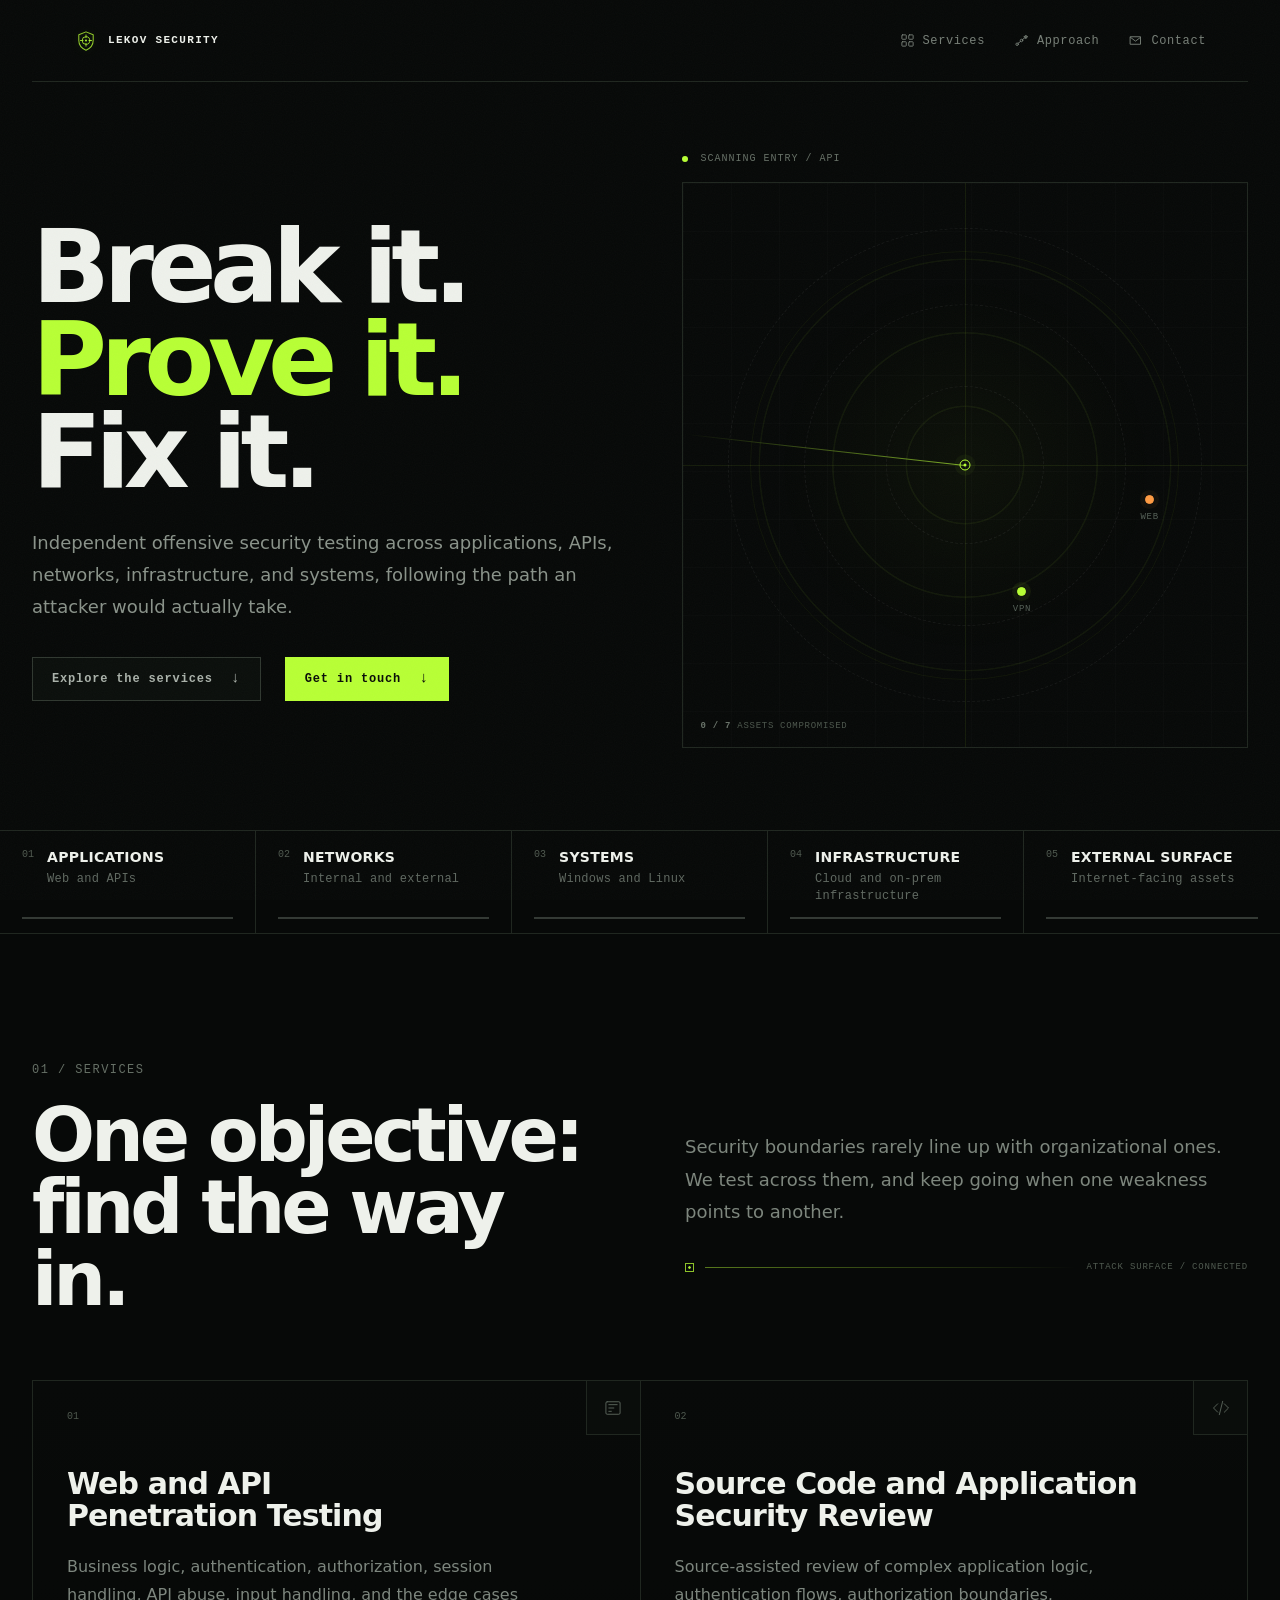
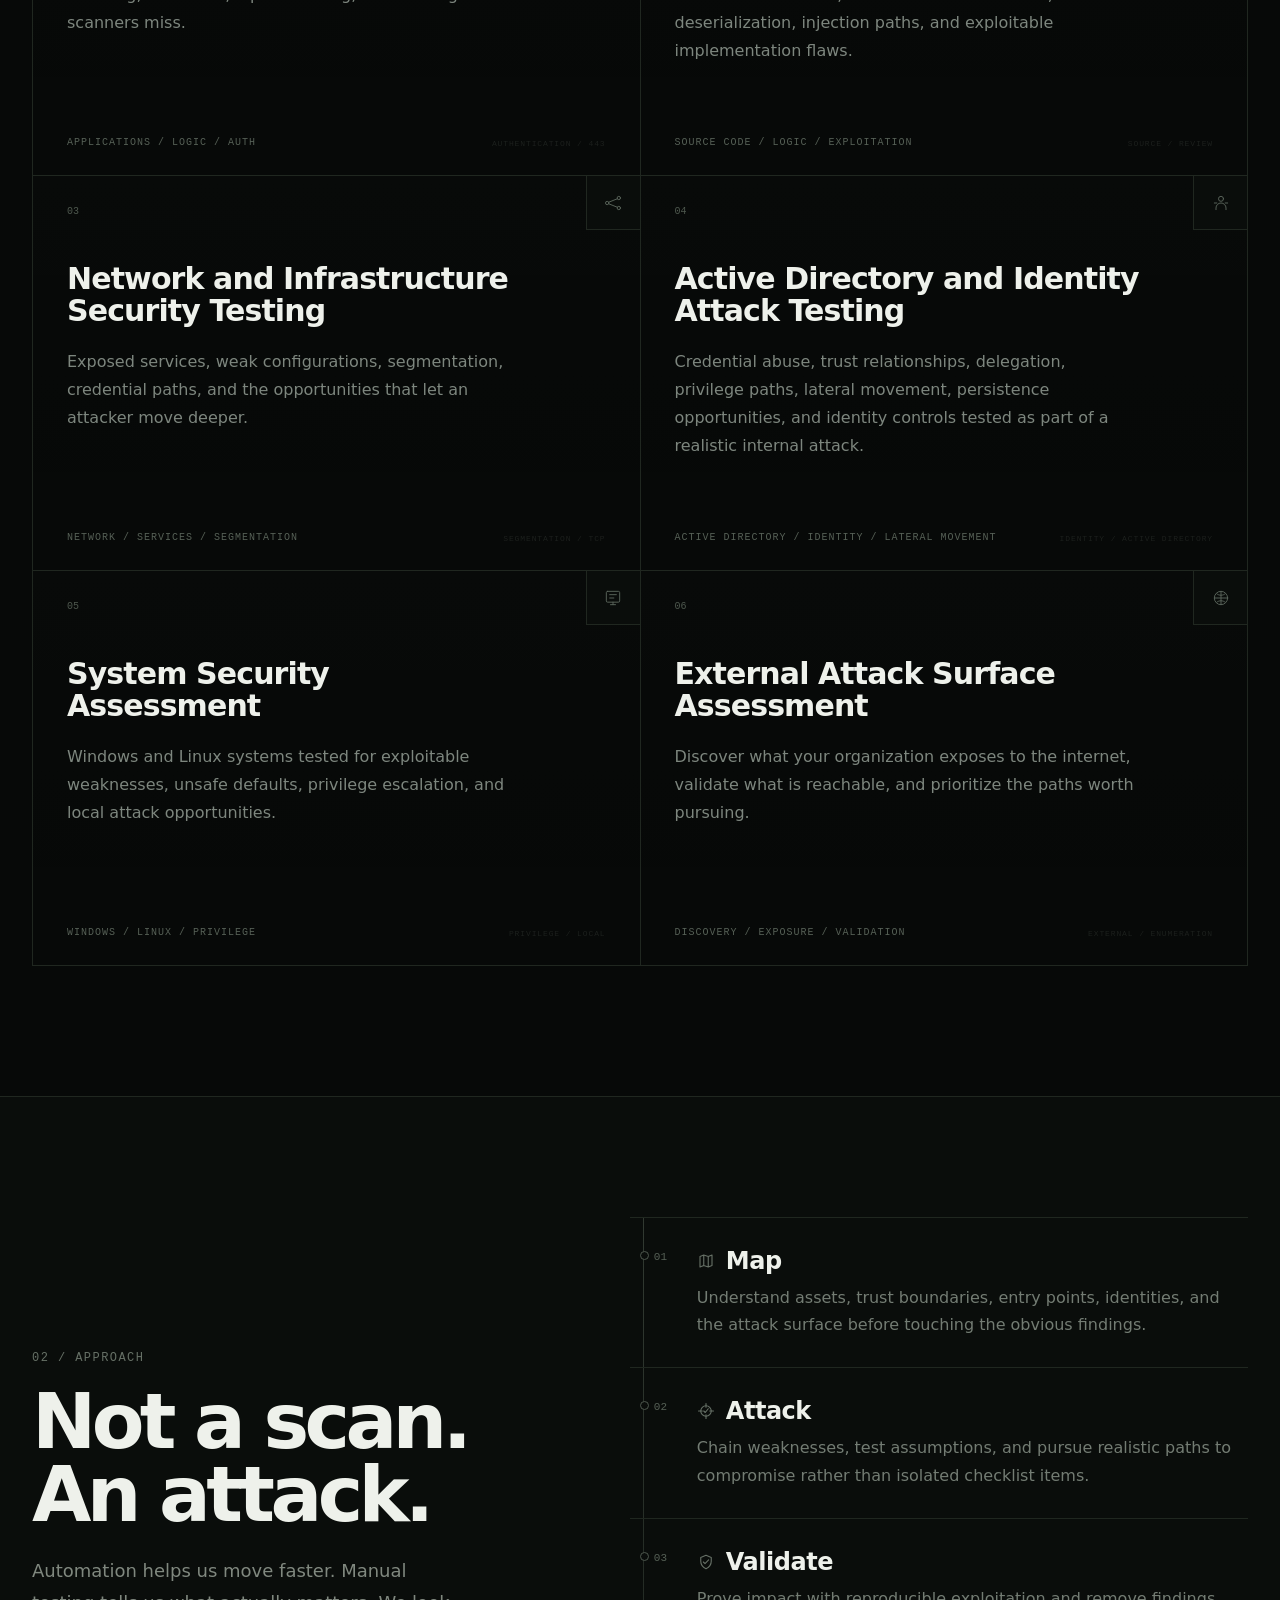
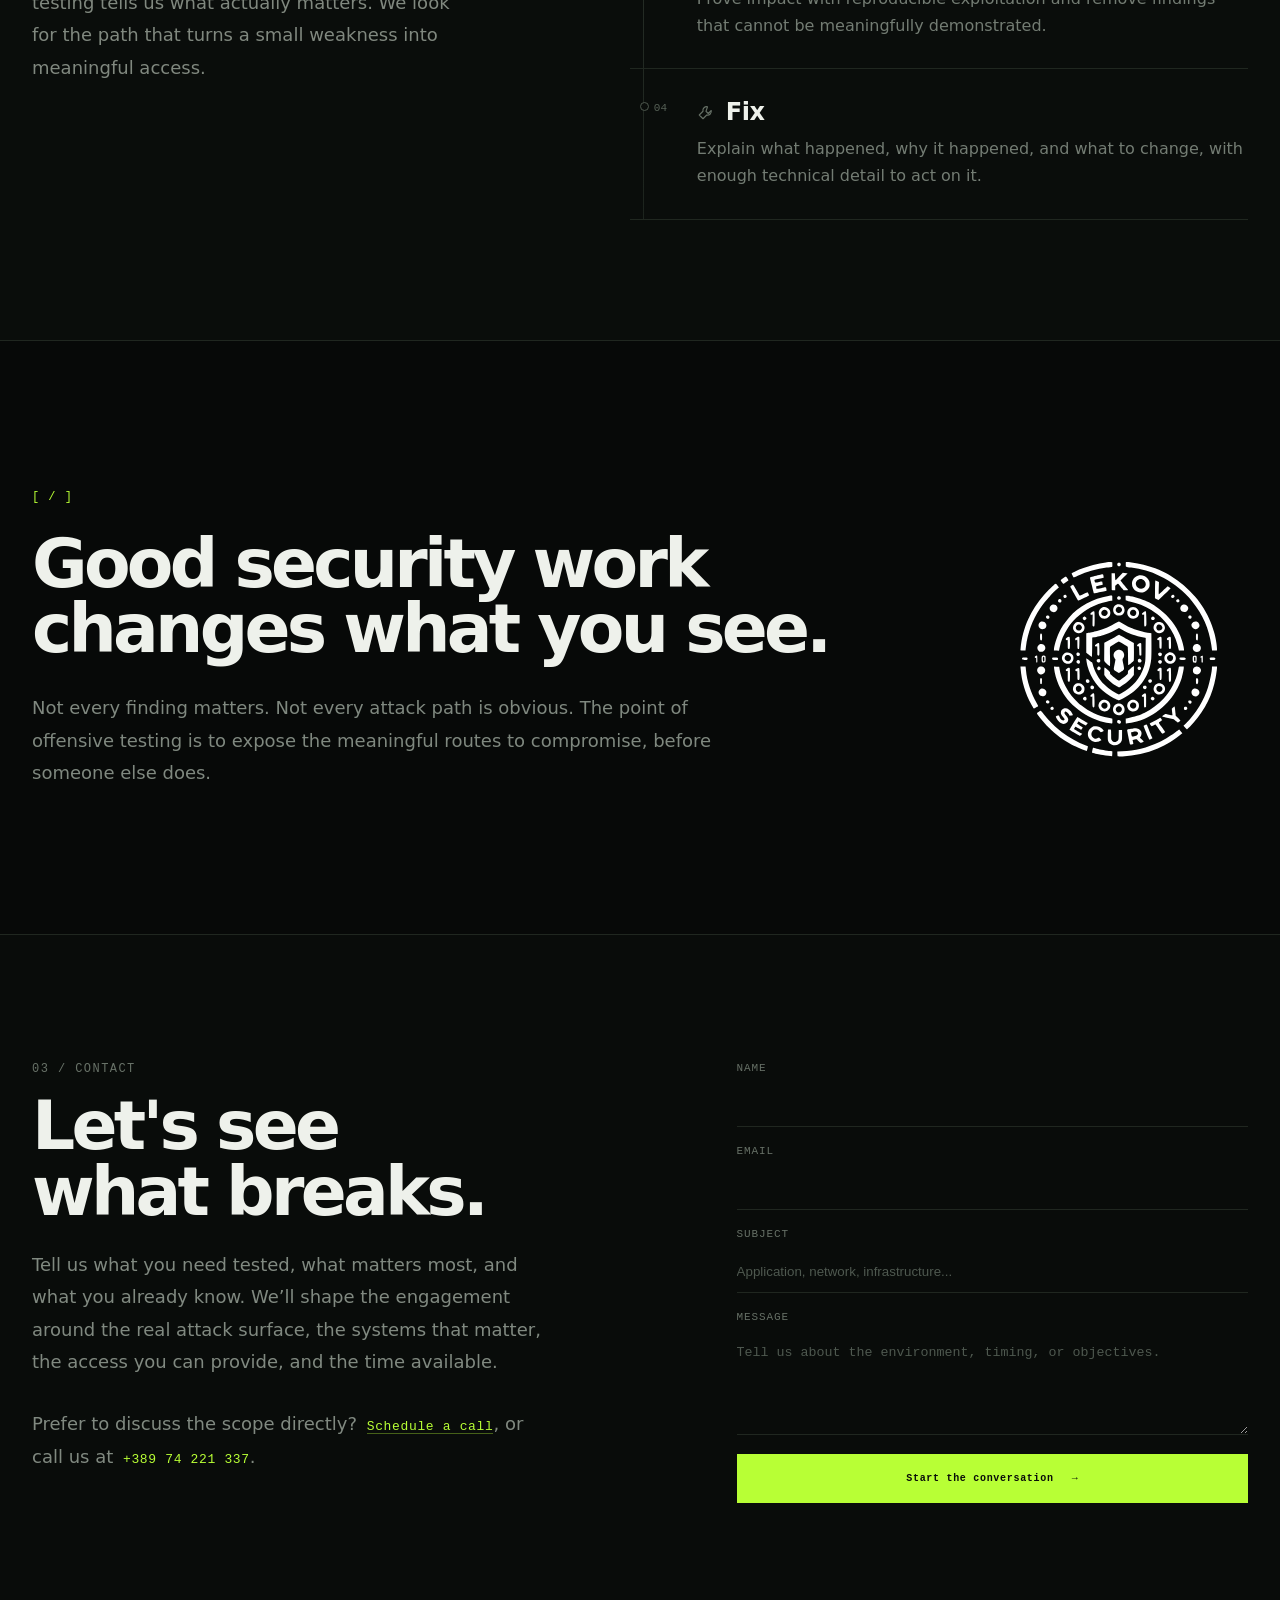
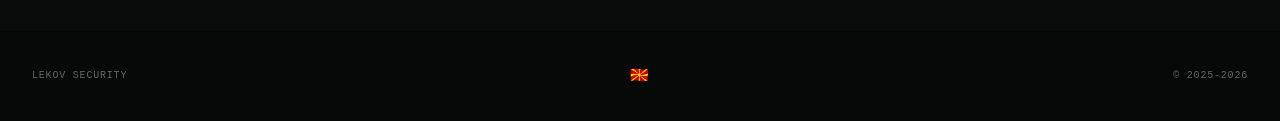
==== commit a7c7c775: "Fixes subject input in form" ====
--- a/index.html
+++ b/index.html
@@ -633,7 +633,7 @@
                         </label>
                         <label>
                             Subject
-                            <input name="_email.subject" placeholder="Application, network, infrastructure..." required="" type="text"/>
+                            <input name="subject" placeholder="Application, network, infrastructure..." required="" type="text"/>
                         </label>
                         <label>
                             Message
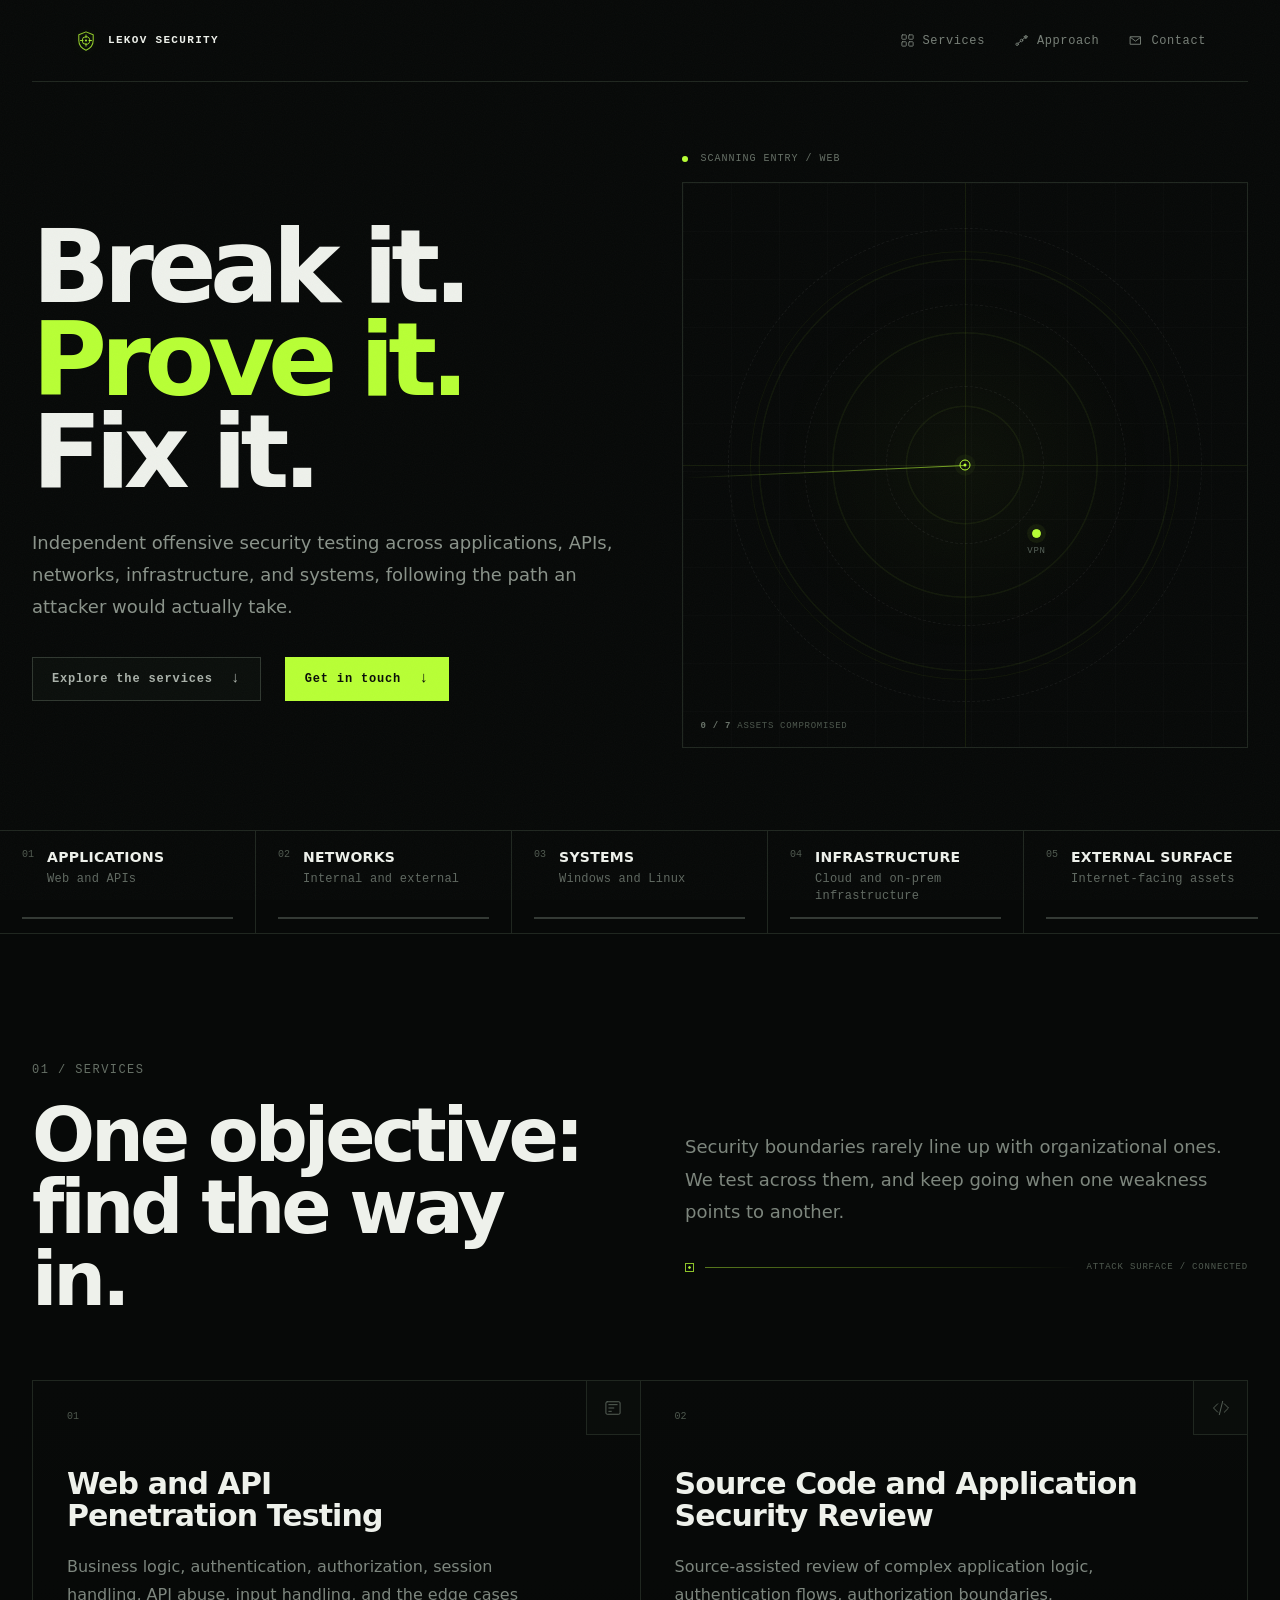
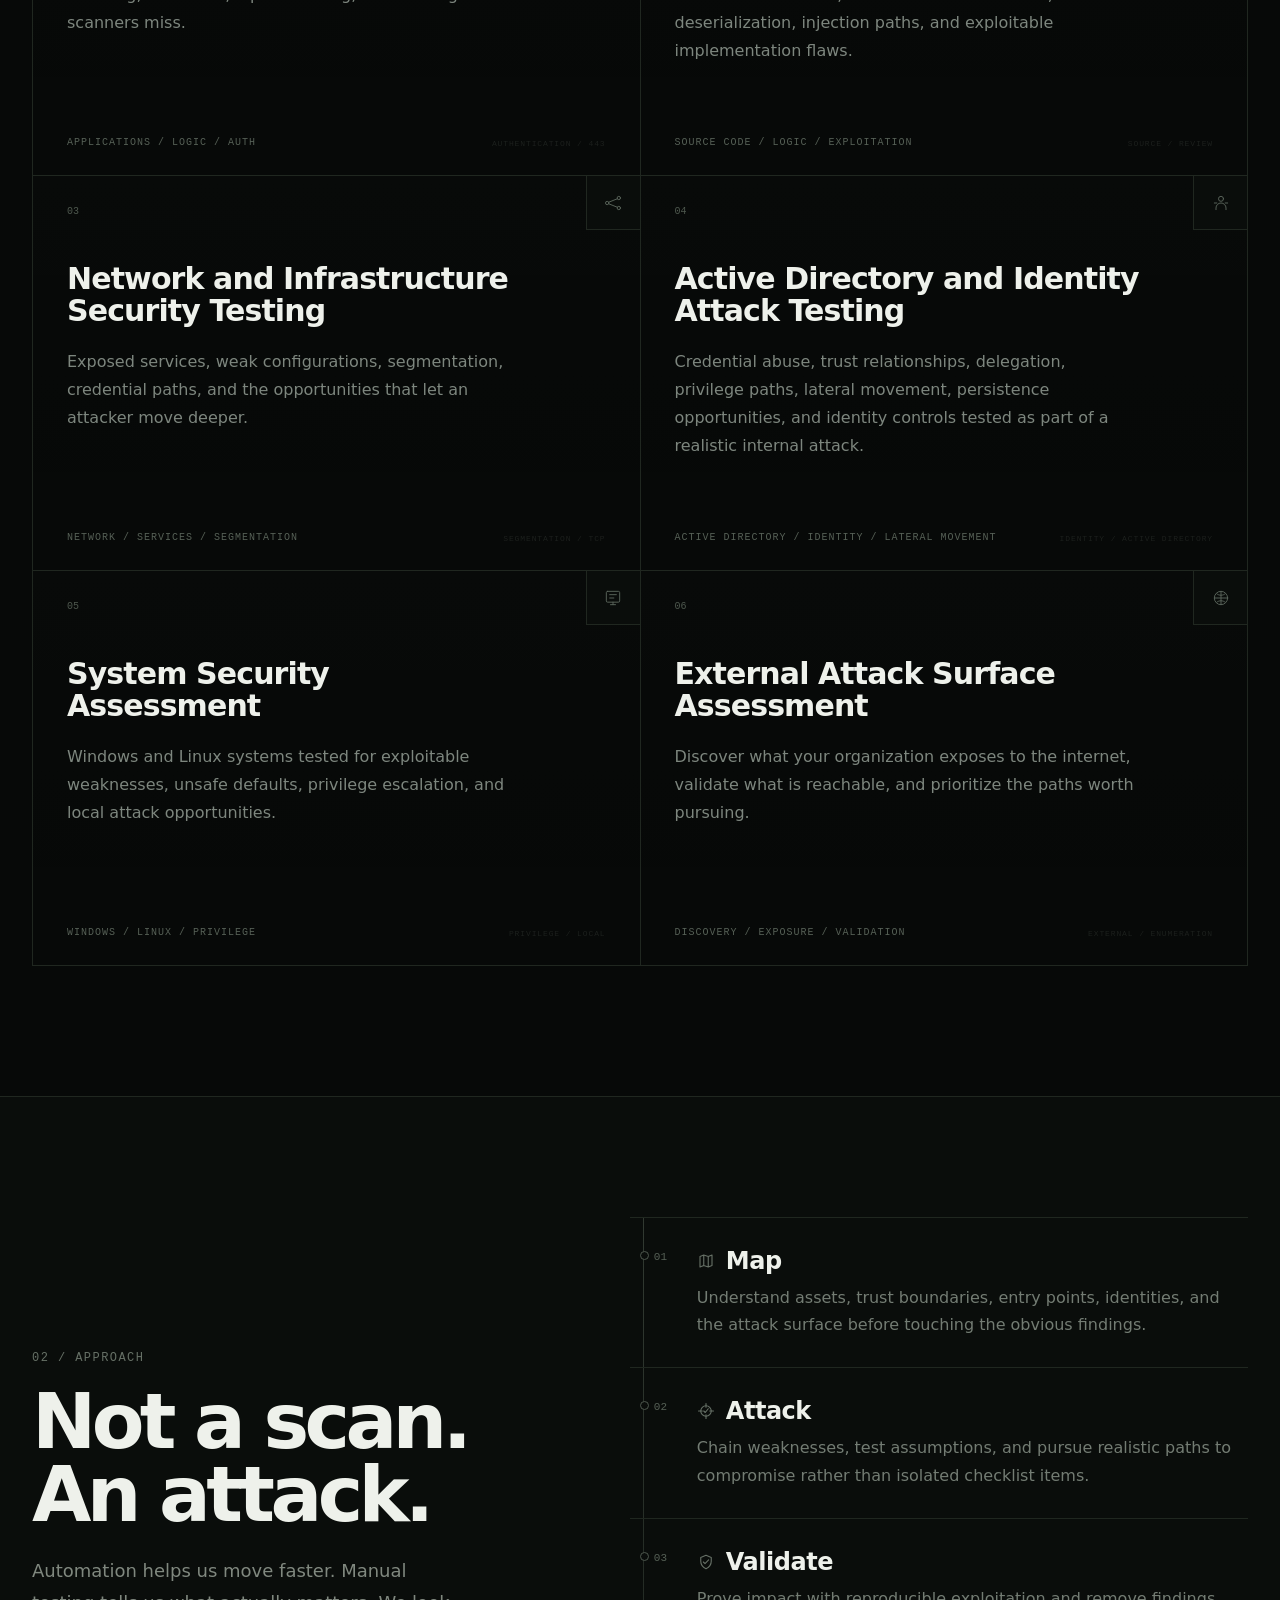
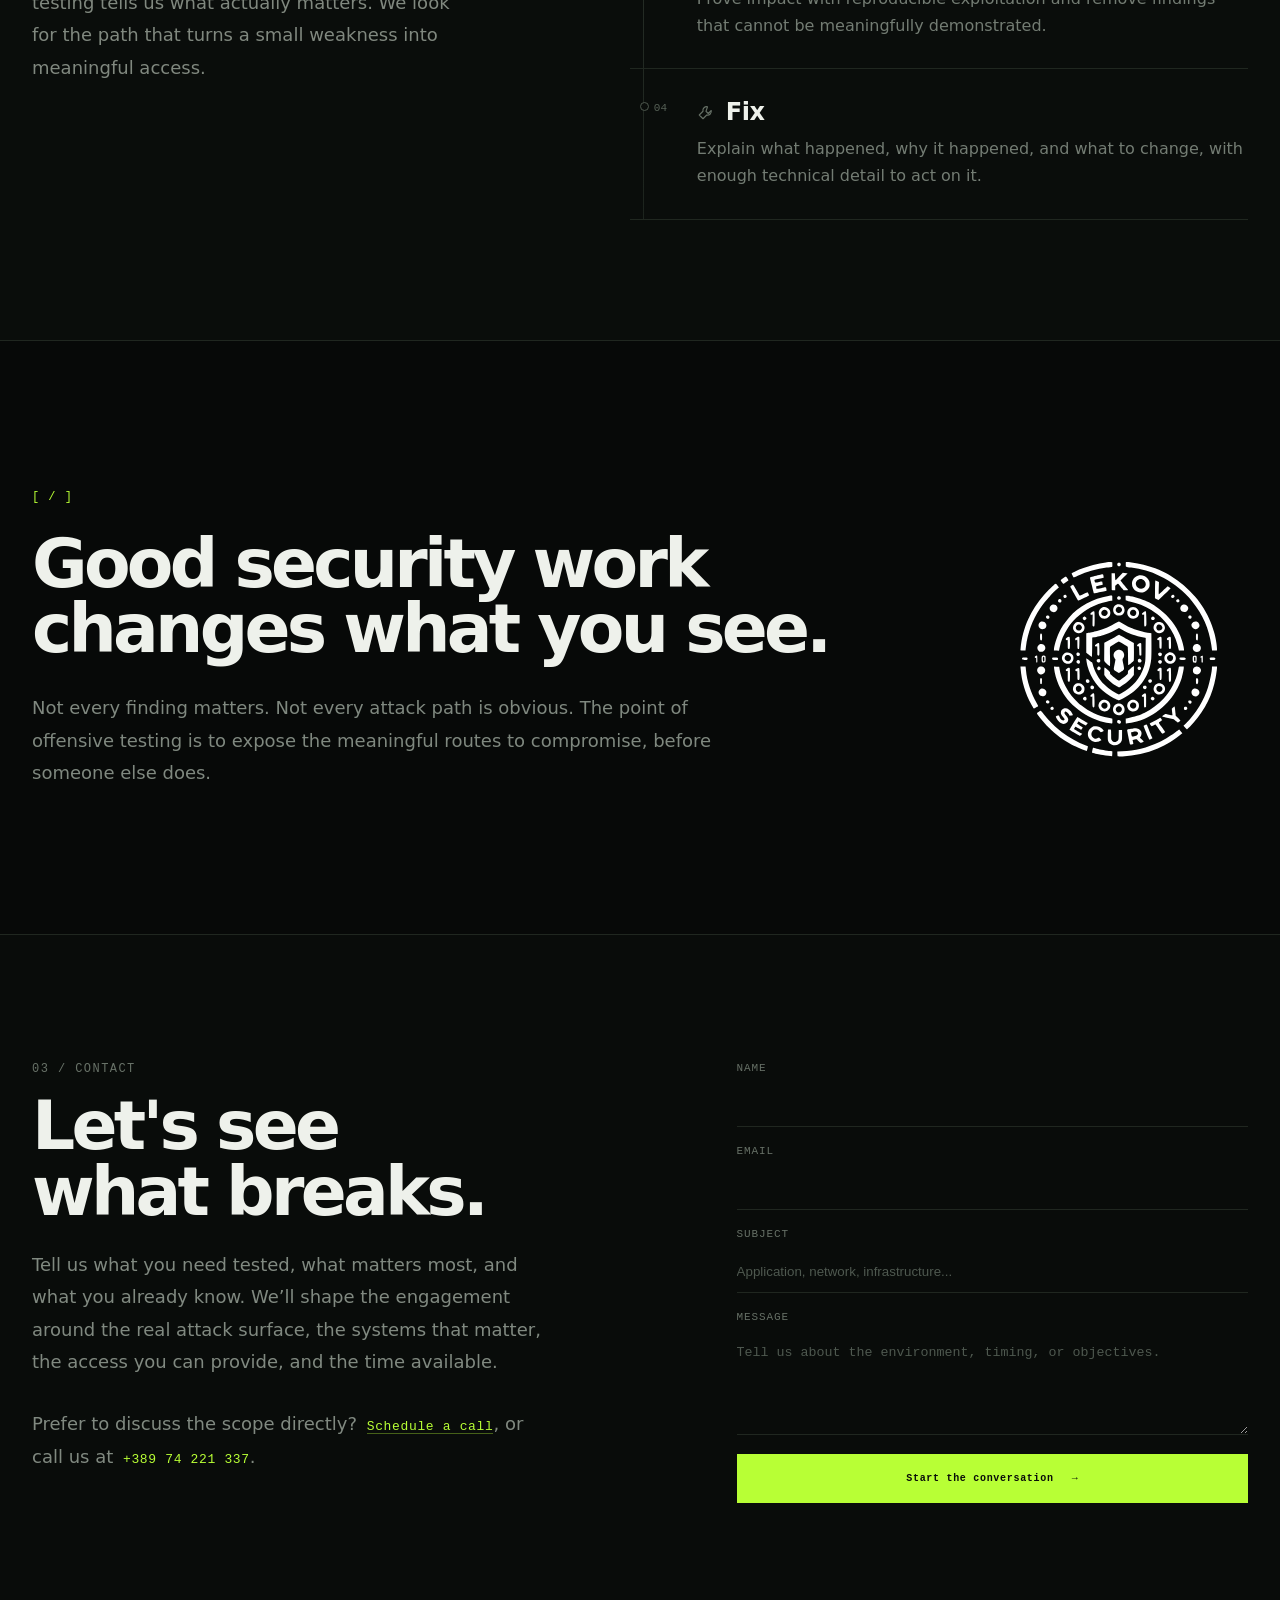
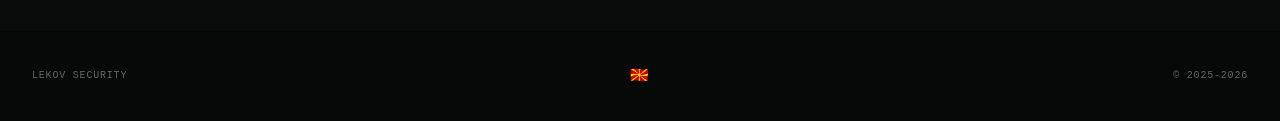
==== commit a4525384: "Complete redesign of the website" ====
--- a/index.html
+++ b/index.html
@@ -1,6 +1,15 @@
 <!doctype html>
 <html lang="en">
     <head>
+        <script async src="https://www.googletagmanager.com/gtag/js?id=G-KB54M68BRK"></script>
+        <script>
+            window.dataLayer = window.dataLayer || [];
+            function gtag(){dataLayer.push(arguments);}
+            gtag('js', new Date());
+
+            gtag('config', 'G-KB54M68BRK');
+        </script>
+
         <meta charset="utf-8"/>
         <meta content="width=device-width, initial-scale=1" name="viewport"/>
         <meta content="Lekov Security, offensive security testing across applications, APIs, networks, infrastructure, and systems." name="description"/>
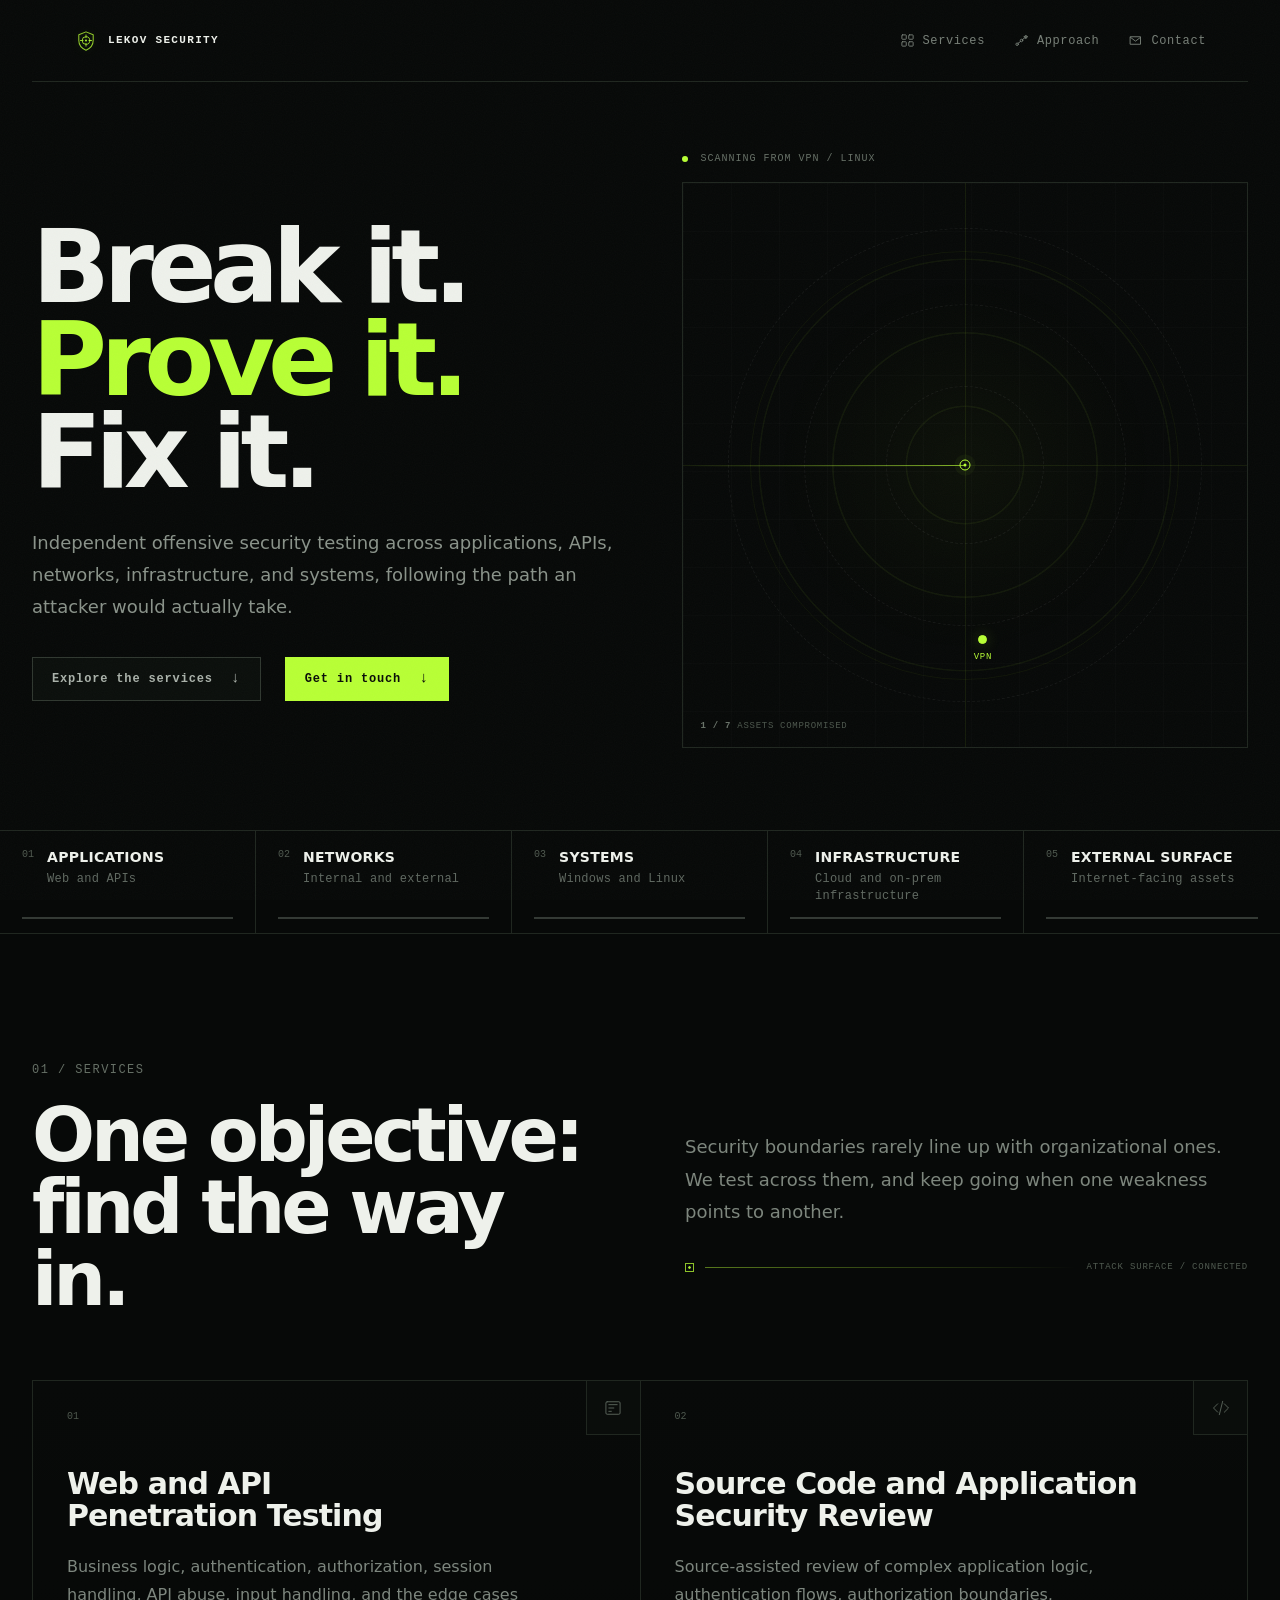
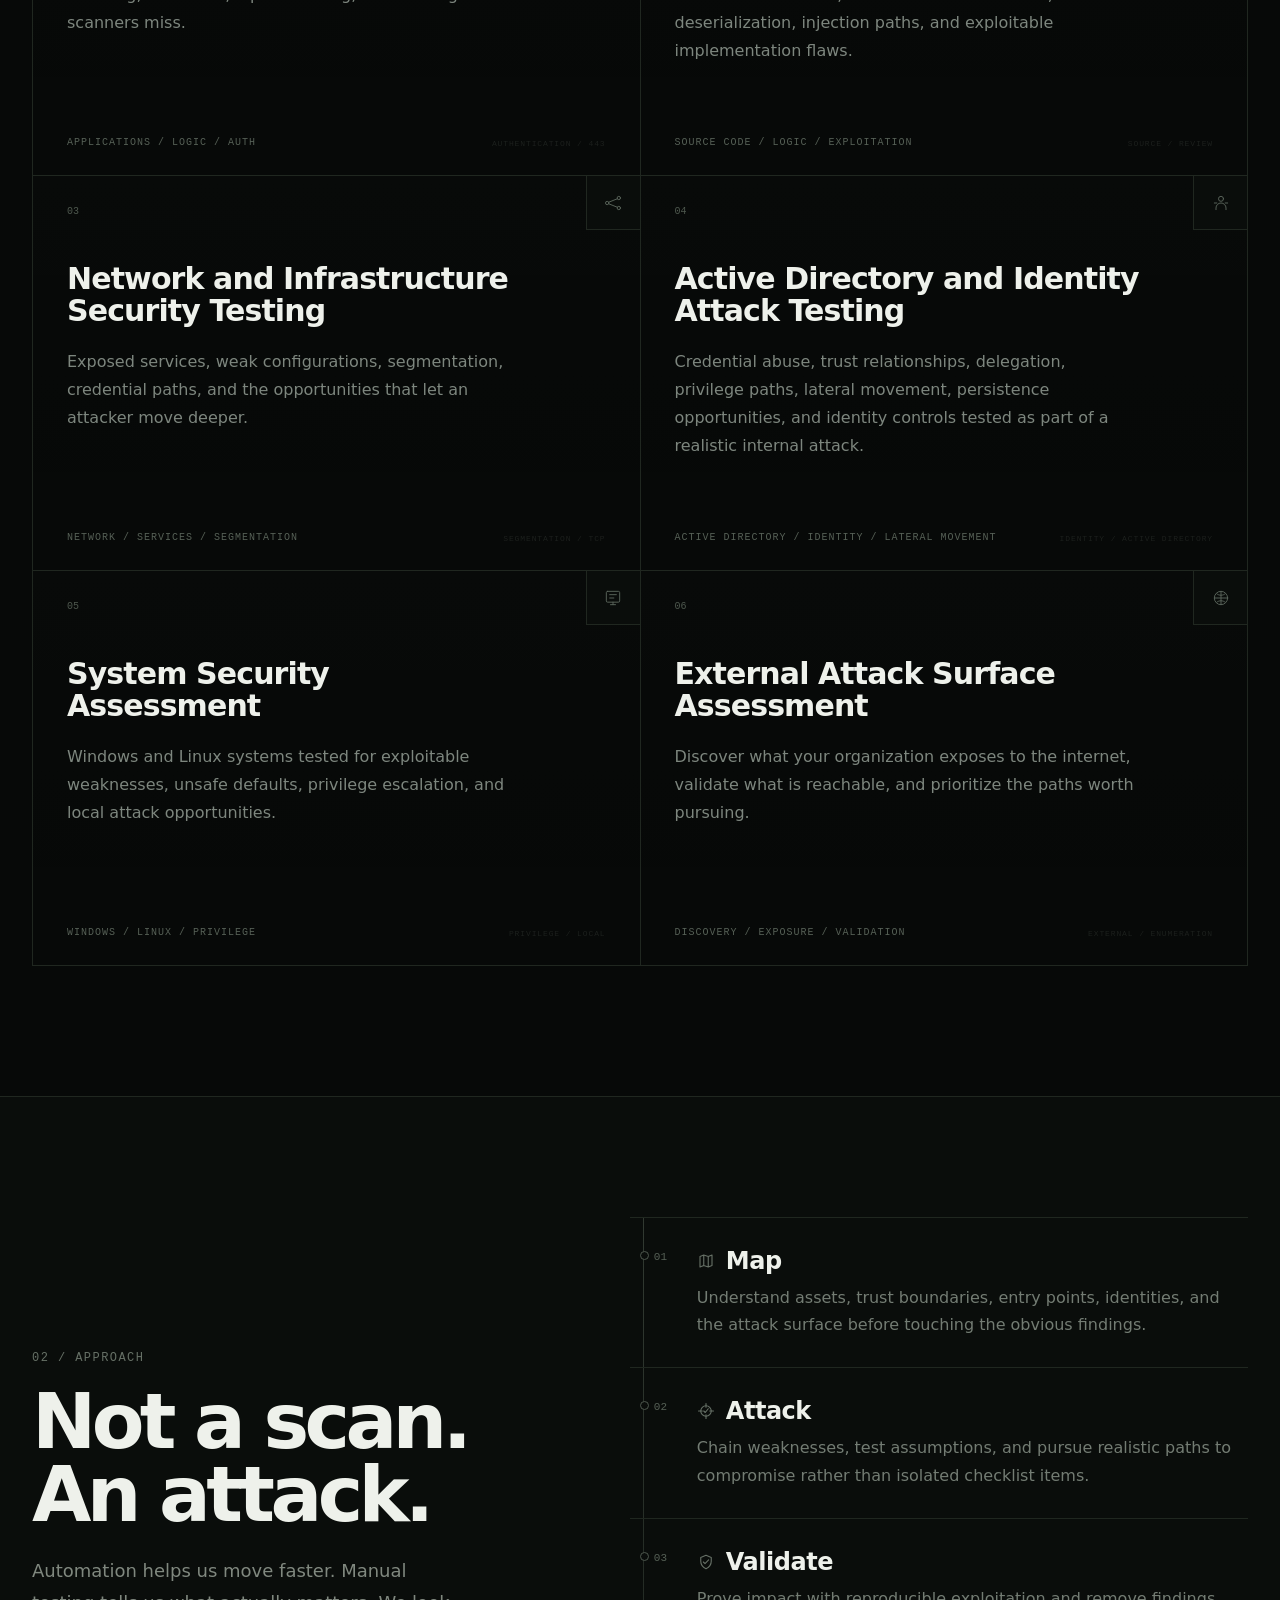
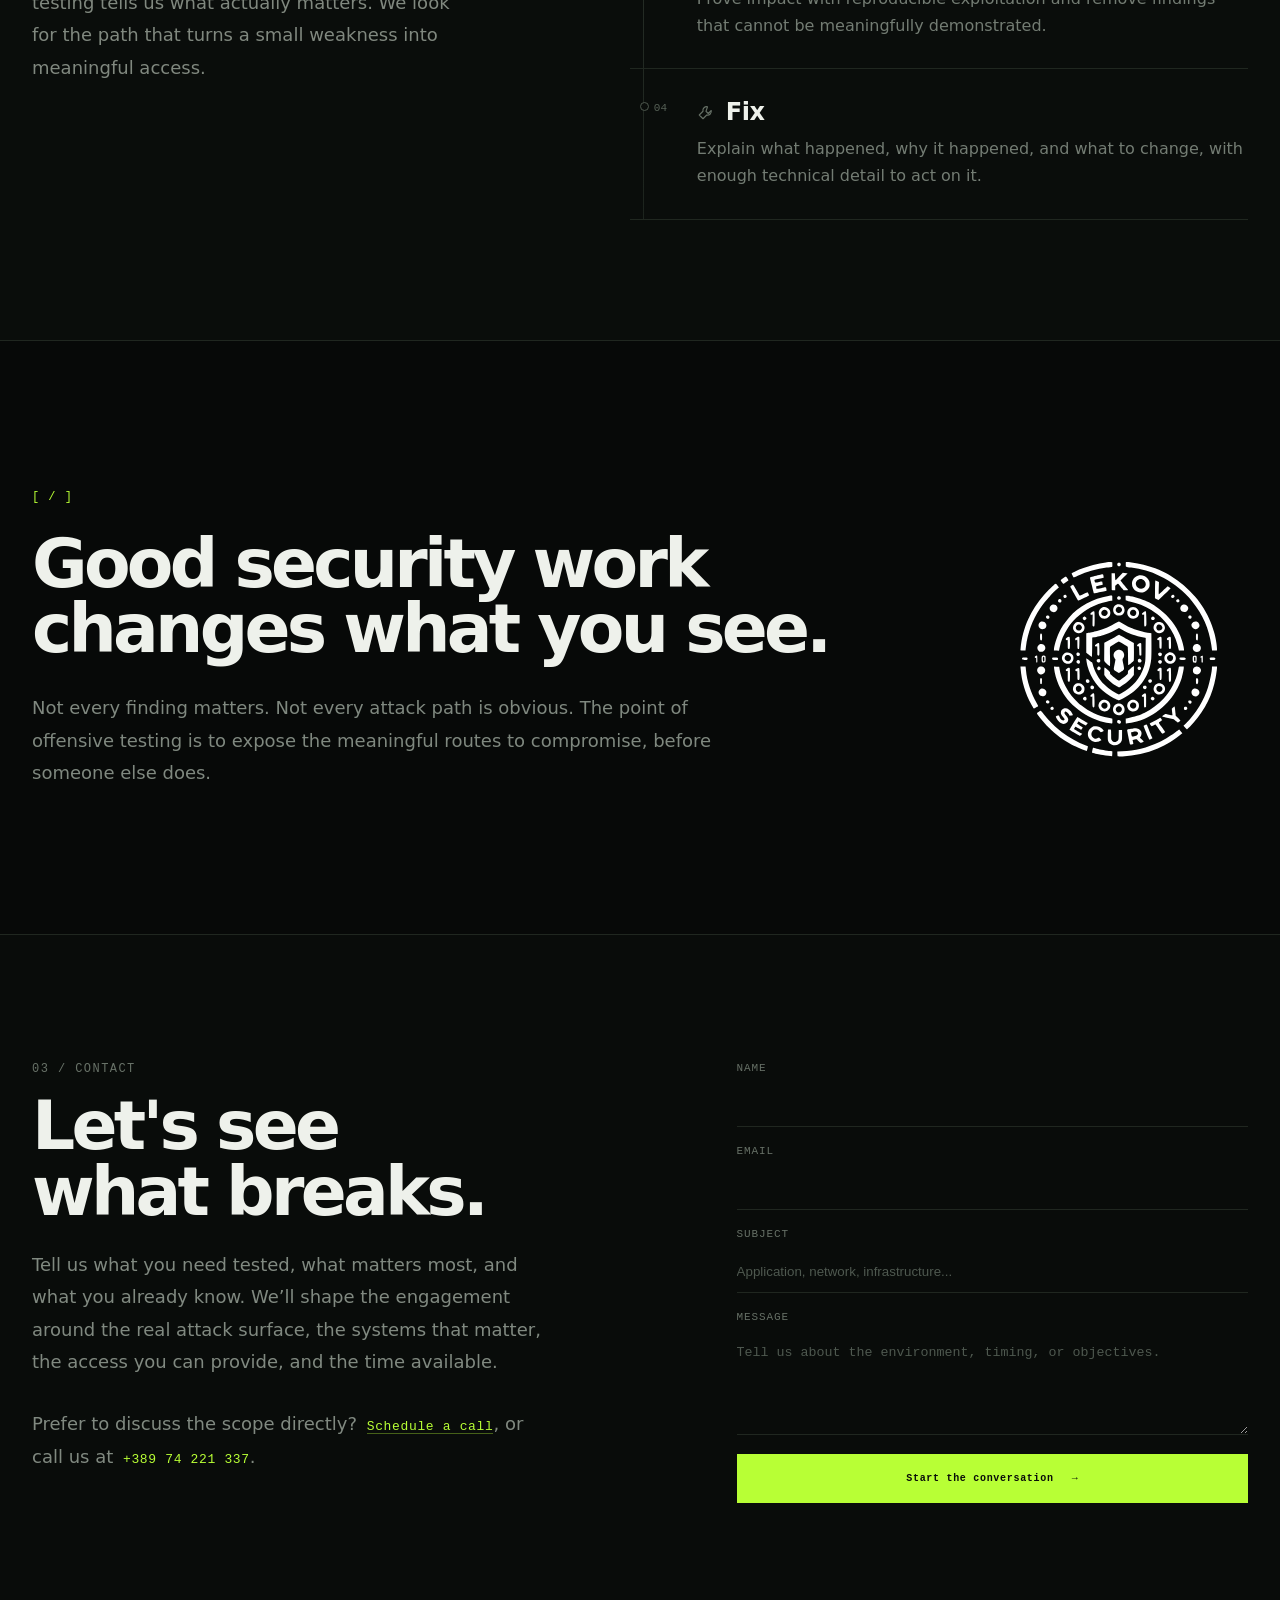
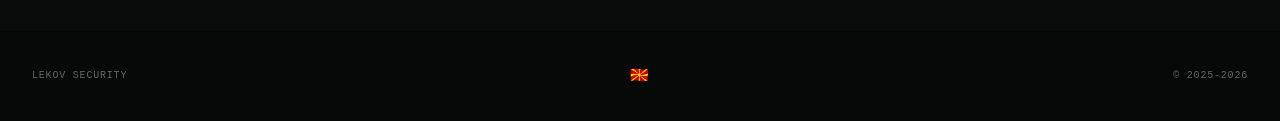
==== commit bf148580: "Complete redesign of the website" ====
--- a/index.html
+++ b/index.html
@@ -14,9 +14,12 @@
         <meta content="width=device-width, initial-scale=1" name="viewport"/>
         <meta content="Lekov Security, offensive security testing across applications, APIs, networks, infrastructure, and systems." name="description"/>
         <meta content="#070908" name="theme-color"/>
+        <meta name="google-site-verification" content="J3I7DvfYbsikEyJBH8tImi7D3e5R0a6CrtMJTjmJlKA" />
+
         <title>
             Lekov Security &ndash; Offensive Security
         </title>
+
         <link rel="icon" type="image/svg+xml" href="/assets/images/favicon.svg">
         <link href="https://fonts.googleapis.com" rel="preconnect"/>
         <link crossorigin="" href="https://fonts.gstatic.com" rel="preconnect"/>
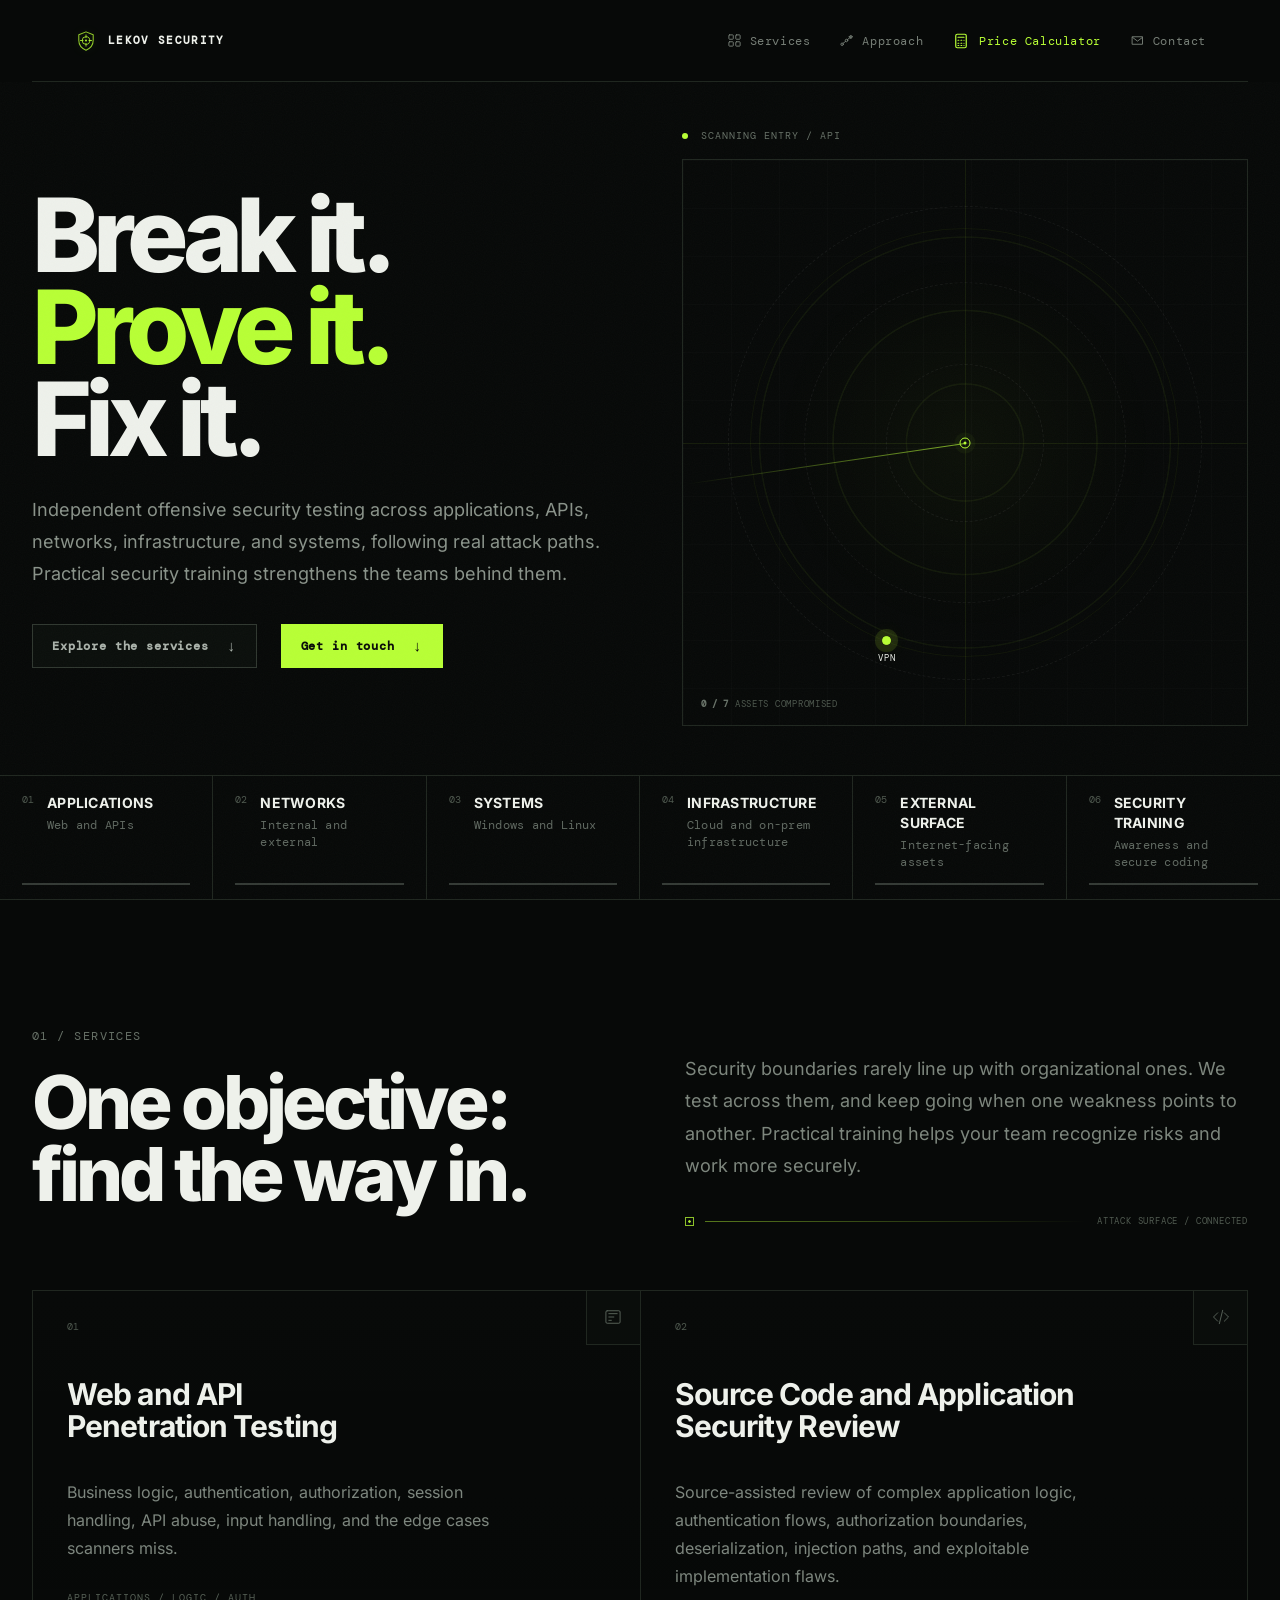
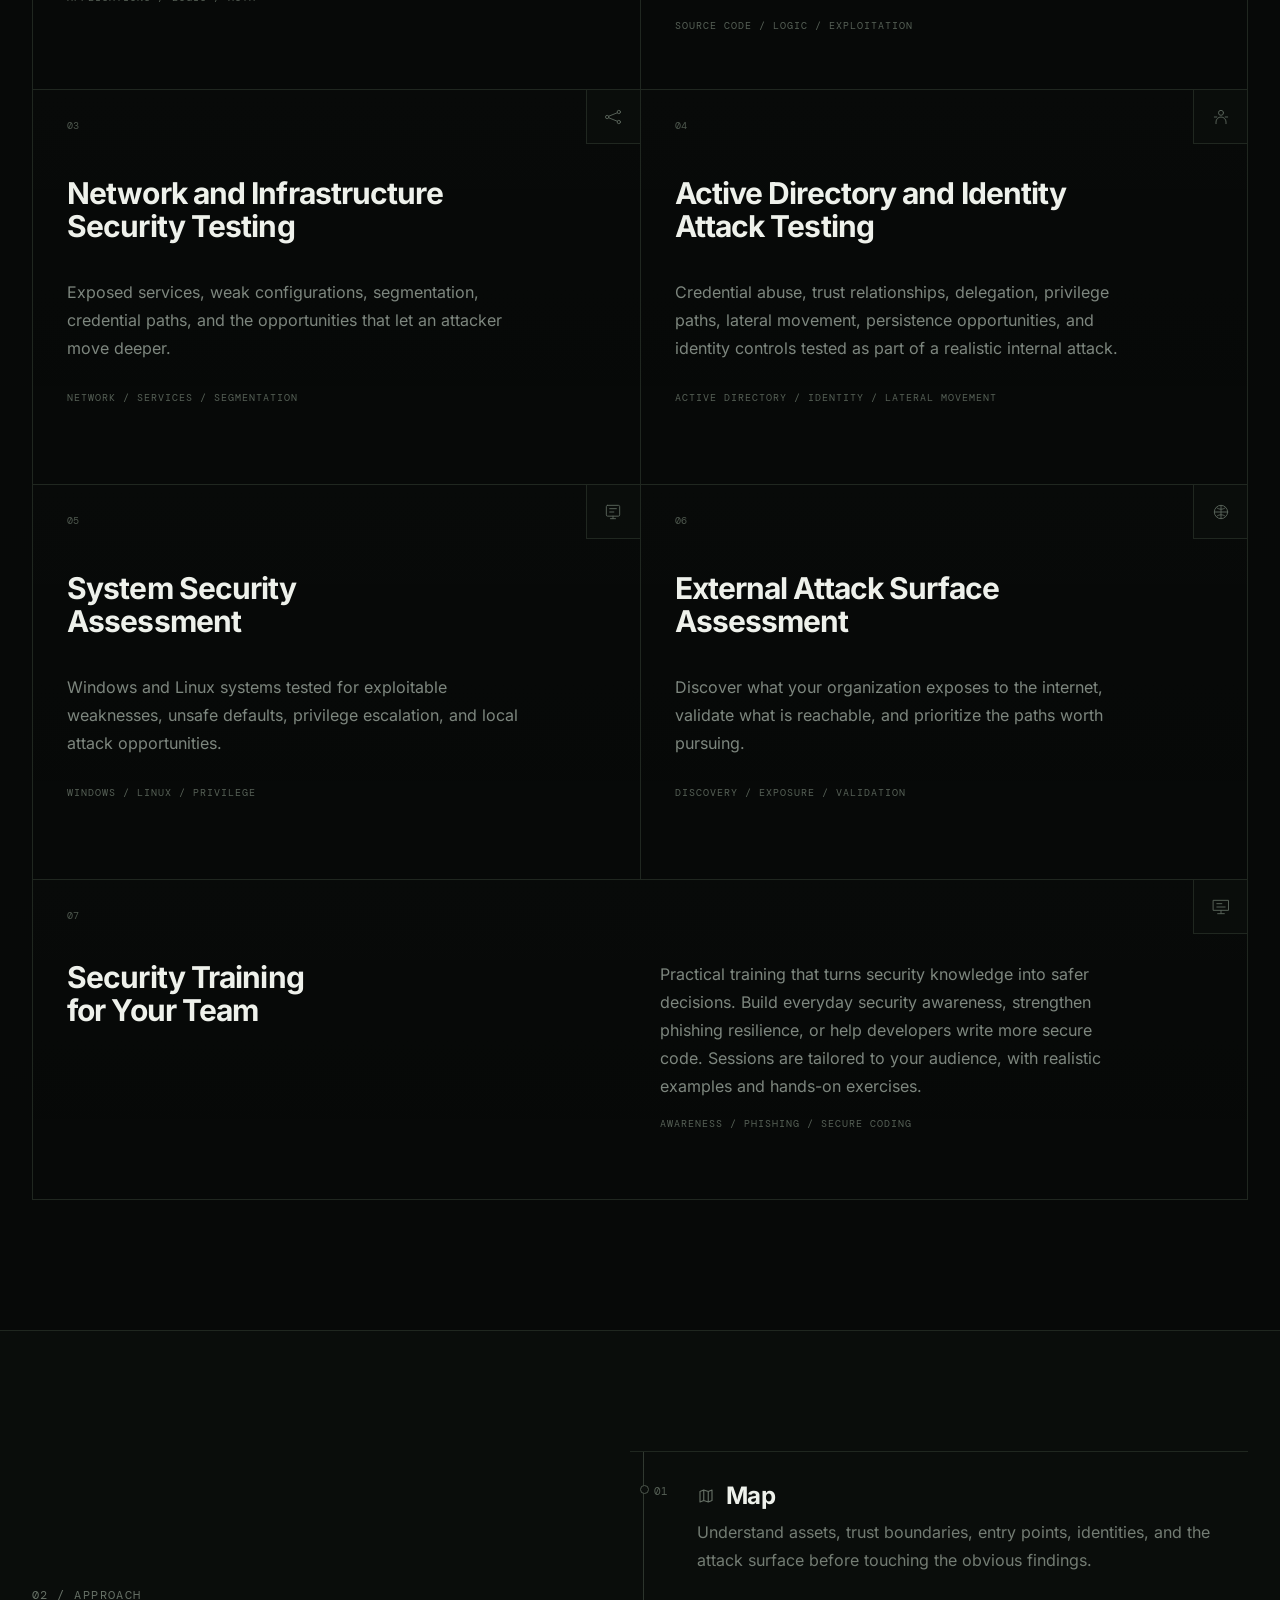
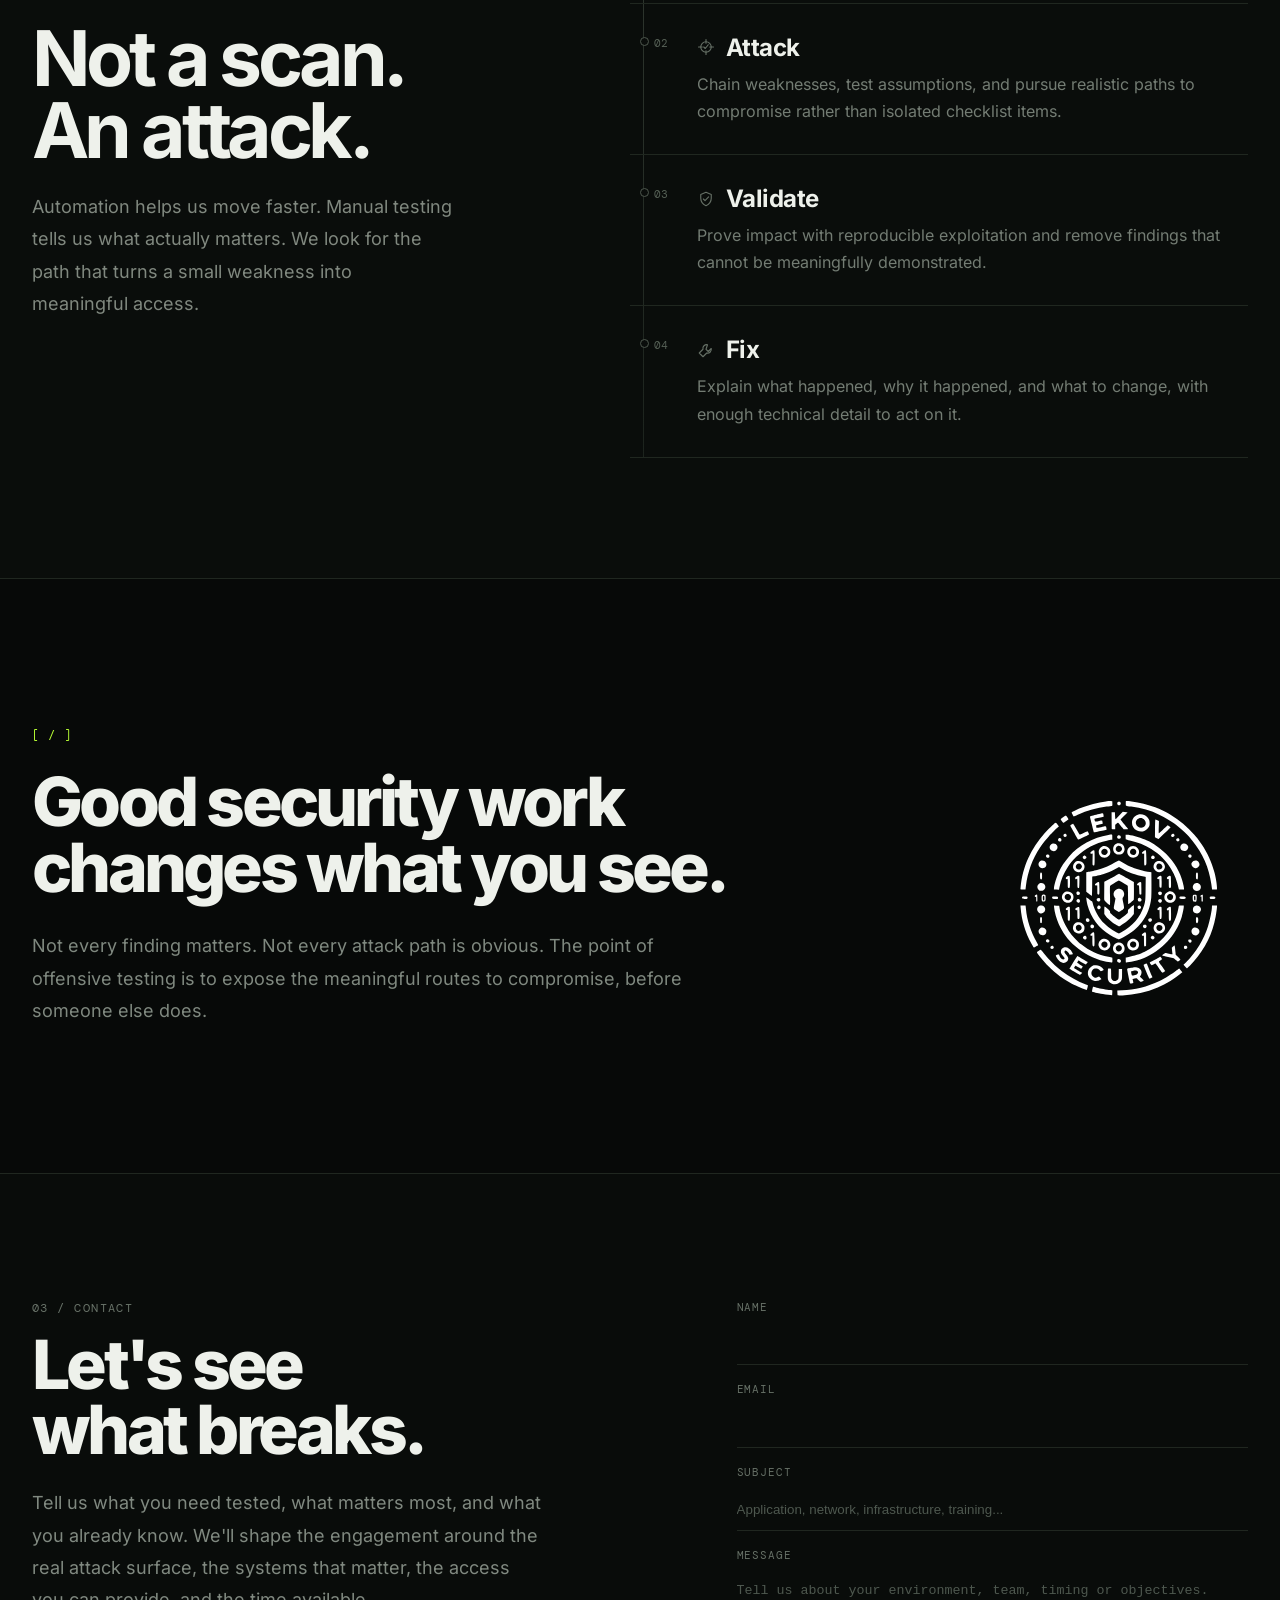
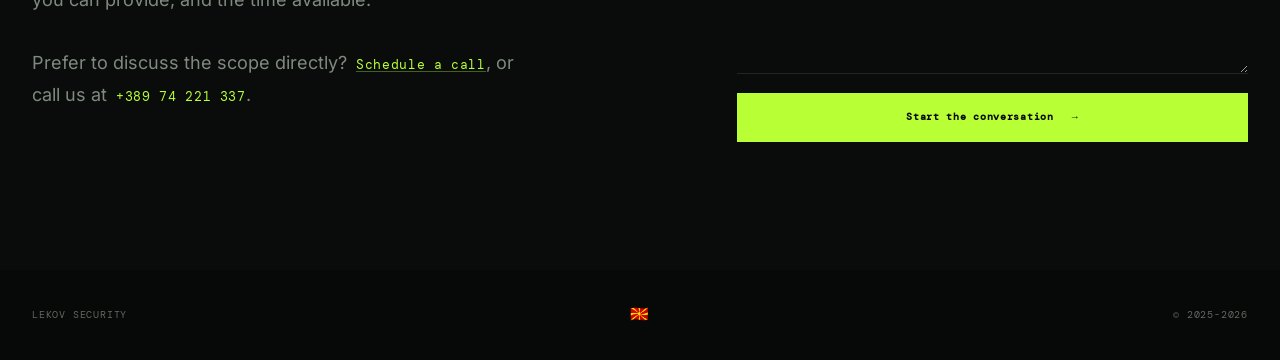
==== commit 5354bb14: "Introduces couple new additions to the new design" ====
--- a/index.html
+++ b/index.html
@@ -1,677 +1,979 @@
-<!doctype html>
-<html lang="en">
-    <head>
-        <script async src="https://www.googletagmanager.com/gtag/js?id=G-KB54M68BRK"></script>
-        <script>
-            window.dataLayer = window.dataLayer || [];
-            function gtag(){dataLayer.push(arguments);}
-            gtag('js', new Date());
-
-            gtag('config', 'G-KB54M68BRK');
-        </script>
-
-        <meta charset="utf-8"/>
-        <meta content="width=device-width, initial-scale=1" name="viewport"/>
-        <meta content="Lekov Security, offensive security testing across applications, APIs, networks, infrastructure, and systems." name="description"/>
-        <meta content="#070908" name="theme-color"/>
-        <meta name="google-site-verification" content="J3I7DvfYbsikEyJBH8tImi7D3e5R0a6CrtMJTjmJlKA" />
-
-        <title>
-            Lekov Security &ndash; Offensive Security
-        </title>
-
-        <link rel="icon" type="image/svg+xml" href="/assets/images/favicon.svg">
-        <link href="https://fonts.googleapis.com" rel="preconnect"/>
-        <link crossorigin="" href="https://fonts.gstatic.com" rel="preconnect"/>
-        <link href="https://fonts.googleapis.com/css2?family=DM+Mono:wght@400;500&amp;family=Inter:wght@400;500;600;700;800&amp;display=swap" rel="stylesheet"/>
-        <link href="/assets/css/main.css" rel="stylesheet"/>
-    </head>
-    <body>
-        <div aria-hidden="true" class="noise">
-        </div>
-        <div aria-hidden="true" class="cursor-glow">
-        </div>
-        <header class="site-header">
-            <div class="brand">
-                <span aria-hidden="true" class="brand-mark">
-                    <svg viewbox="0 0 40 40">
-                        <path class="brand-mark-shield" d="M20 4.8L32 9.5V18.8C32 26.4 27.2 32.4 20 35.3C12.8 32.4 8 26.4 8 18.8V9.5L20 4.8Z"></path>
-                        <g class="brand-mark-target">
-                            <circle class="brand-mark-ring" cx="20" cy="19.2" r="6.4"></circle>
-                            <path class="brand-mark-crosshair" d="M20 9.9V14.3M20 24.1V28.5M10.7 19.2H15.1M24.9 19.2H29.3"></path>
-                            <circle class="brand-mark-core" cx="20" cy="19.2" r="1.6"></circle>
-                        </g>
-                    </svg>
-                </span>
-                <span>
-                    LEKOV SECURITY
-                </span>
-            </div>
-            <nav aria-label="Main navigation" class="nav">
-                <a href="#services">
-                    <svg aria-hidden="true" class="nav-icon" viewbox="0 0 24 24">
-                        <rect height="7" rx="1" width="7" x="3" y="3"></rect>
-                        <rect height="7" rx="1" width="7" x="14" y="3"></rect>
-                        <rect height="7" rx="1" width="7" x="3" y="14"></rect>
-                        <rect height="7" rx="1" width="7" x="14" y="14"></rect>
-                    </svg>
-                    <span>
-                        Services
-                    </span>
-                </a>
-                <a href="#approach">
-                    <svg aria-hidden="true" class="nav-icon" viewbox="0 0 24 24">
-                        <circle cx="5" cy="18" r="2"></circle>
-                        <circle cx="12" cy="12" r="2"></circle>
-                        <circle cx="19" cy="6" r="2"></circle>
-                        <path d="M6.5 16.5l4-3M13.5 10.5l4-3M16 6h3v3"></path>
-                    </svg>
-                    <span>
-                        Approach
-                    </span>
-                </a>
-                <a href="#contact">
-                    <svg aria-hidden="true" class="nav-icon" viewbox="0 0 24 24">
-                        <path d="M4 6h16v12H4zM4 7l8 6 8-6"></path>
-                    </svg>
-                    <span>
-                        Contact
-                    </span>
-                </a>
-            </nav>
-            <button aria-controls="mobile-nav" aria-expanded="false" class="menu-toggle" type="button">
-                <svg aria-hidden="true" class="menu-icon" viewbox="0 0 24 24">
-                    <path d="M4 7h16M4 12h16M4 17h16"></path>
-                </svg>
-                <span>
-                    MENU
-                </span>
-            </button>
-        </header>
-        <div aria-hidden="true" class="mobile-nav" id="mobile-nav">
-            <a href="#services">
-                <svg aria-hidden="true" class="nav-icon" viewbox="0 0 24 24">
-                    <rect height="7" rx="1" width="7" x="3" y="3"></rect>
-                    <rect height="7" rx="1" width="7" x="14" y="3"></rect>
-                    <rect height="7" rx="1" width="7" x="3" y="14"></rect>
-                    <rect height="7" rx="1" width="7" x="14" y="14"></rect>
-                </svg>
-                <span>
-                    Services
-                </span>
-            </a>
-            <a href="#approach">
-                <svg aria-hidden="true" class="nav-icon" viewbox="0 0 24 24">
-                    <circle cx="5" cy="18" r="2"></circle>
-                    <circle cx="12" cy="12" r="2"></circle>
-                    <circle cx="19" cy="6" r="2"></circle>
-                    <path d="M6.5 16.5l4-3M13.5 10.5l4-3M16 6h3v3"></path>
-                </svg>
-                <span>
-                    Approach
-                </span>
-            </a>
-            <a href="#contact">
-                <svg aria-hidden="true" class="nav-icon" viewbox="0 0 24 24">
-                    <path d="M4 6h16v12H4zM4 7l8 6 8-6"></path>
-                </svg>
-                <span>
-                    Contact
-                </span>
-            </a>
-        </div>
-        <main>
-            <section class="hero section-shell">
-                <div class="hero-copy reveal">
-                    <h1>
-                        Break it.
-                        <br/>
-                        <em>
-                            Prove it.
-                        </em>
-                        <br/>
-                        Fix it.
-                    </h1>
-                    <p class="hero-lead">
-                        Independent offensive security testing across applications, APIs, networks, infrastructure, and systems, following the path an attacker would actually take.
-                    </p>
-                    <div class="hero-actions">
-                        <a class="button button-scope" href="#services">
-                            Explore the services
-                            <span>
-                                &darr;
-                            </span>
-                        </a>
-                        <a class="button button-solid" href="#contact-form">
-                            Get in touch
-                            <span>
-                                &darr;
-                            </span>
-                        </a>
-                    </div>
-                </div>
-                <div aria-label="Animated attack surface visualization" class="hero-radar reveal reveal-delay">
-                    <div class="radar-status">
-                        <span class="status-dot">
-                        </span>
-                        <span id="radar-status-text">
-                            SCANNING EXTERNAL SURFACE
-                        </span>
-                    </div>
-                    <div class="radar-stage" id="radar-stage">
-                        <div class="radar-grid">
-                        </div>
-                        <div class="radar-crosshair horizontal">
-                        </div>
-                        <div class="radar-crosshair vertical">
-                        </div>
-                        <div class="radar-sweep">
-                        </div>
-                        <div class="radar-origin">
-                        </div>
-                        <div class="radar-ring ring-1">
-                        </div>
-                        <div class="radar-ring ring-2">
-                        </div>
-                        <div class="radar-ring ring-3">
-                        </div>
-                        <svg aria-hidden="true" class="radar-network" preserveaspectratio="none" viewbox="0 0 100 100">
-                            <g class="radar-edges" id="radar-edges">
-                            </g>
-                            <g class="radar-pulses" id="radar-pulses">
-                            </g>
-                        </svg>
-                        <button aria-label="Web service" class="radar-node node-1" data-name="WEB" data-node="web" data-state="pending">
-                            <span>
-                            </span>
-                            <b>
-                                WEB
-                            </b>
-                        </button>
-                        <button aria-label="VPN gateway" class="radar-node node-2" data-name="VPN" data-node="vpn" data-state="pending">
-                            <span>
-                            </span>
-                            <b>
-                                VPN
-                            </b>
-                        </button>
-                        <button aria-label="API service" class="radar-node node-3" data-name="API" data-node="api" data-state="pending">
-                            <span>
-                            </span>
-                            <b>
-                                API
-                            </b>
-                        </button>
-                        <button aria-label="Domain controller" class="radar-node node-4" data-name="DC" data-node="dc" data-state="pending">
-                            <span>
-                            </span>
-                            <b>
-                                DC
-                            </b>
-                        </button>
-                        <button aria-label="Database" class="radar-node node-5" data-name="DB" data-node="db" data-state="pending">
-                            <span>
-                            </span>
-                            <b>
-                                DB
-                            </b>
-                        </button>
-                        <button aria-label="Windows host" class="radar-node node-6" data-name="WINDOWS" data-node="windows" data-state="pending">
-                            <span>
-                            </span>
-                            <b>
-                                WINDOWS
-                            </b>
-                        </button>
-                        <button aria-label="Linux server" class="radar-node node-7" data-name="LINUX" data-node="linux" data-state="pending">
-                            <span>
-                            </span>
-                            <b>
-                                LINUX
-                            </b>
-                        </button>
-                        <div class="radar-compromise" id="radar-compromise">
-                            <strong>
-                                0 / 7
-                            </strong>
-                            ASSETS COMPROMISED
-                        </div>
-                    </div>
-                </div>
-            </section>
-            <section aria-label="Security testing areas" class="capability-strip">
-                <div class="cap-item">
-                    <span class="cap-index">
-                        01
-                    </span>
-                    <div>
-                        <strong>
-                            APPLICATIONS
-                        </strong>
-                        <small>
-                            Web and APIs
-                        </small>
-                    </div>
-                    <span class="cap-progress">
-                        <i>
-                        </i>
-                    </span>
-                </div>
-                <div class="cap-item">
-                    <span class="cap-index">
-                        02
-                    </span>
-                    <div>
-                        <strong>
-                            NETWORKS
-                        </strong>
-                        <small>
-                            Internal and external
-                        </small>
-                    </div>
-                    <span class="cap-progress">
-                        <i>
-                        </i>
-                    </span>
-                </div>
-                <div class="cap-item">
-                    <span class="cap-index">
-                        03
-                    </span>
-                    <div>
-                        <strong>
-                            SYSTEMS
-                        </strong>
-                        <small>
-                            Windows and Linux
-                        </small>
-                    </div>
-                    <span class="cap-progress">
-                        <i>
-                        </i>
-                    </span>
-                </div>
-                <div class="cap-item">
-                    <span class="cap-index">
-                        04
-                    </span>
-                    <div>
-                        <strong>
-                            INFRASTRUCTURE
-                        </strong>
-                        <small>
-                            Cloud and on-prem infrastructure
-                        </small>
-                    </div>
-                    <span class="cap-progress">
-                        <i>
-                        </i>
-                    </span>
-                </div>
-                <div class="cap-item">
-                    <span class="cap-index">
-                        05
-                    </span>
-                    <div>
-                        <strong>
-                            EXTERNAL SURFACE
-                        </strong>
-                        <small>
-                            Internet-facing assets
-                        </small>
-                    </div>
-                    <span class="cap-progress">
-                        <i>
-                        </i>
-                    </span>
-                </div>
-            </section>
-            <section class="section-shell capabilities-section" id="services">
-                <div class="section-heading reveal">
-                    <div class="section-heading-title">
-                        <div class="eyebrow">
-                            01 / SERVICES
-                        </div>
-                        <h2>
-                            One objective:
-                            <br/>
-                            find the way in.
-                        </h2>
-                    </div>
-                    <div class="section-heading-copy">
-                        <p class="section-intro">
-                            Security boundaries rarely line up with organizational ones. We test across them, and keep going when one weakness points to another.
-                        </p>
-                        <div aria-hidden="true" class="heading-datum">
-                            <span aria-hidden="true" class="datum-marker">
-                                <i>
-                                </i>
-                            </span>
-                            <span class="datum-line">
-                            </span>
-                            <span class="datum-label">
-                                ATTACK SURFACE / CONNECTED
-                            </span>
-                        </div>
-                    </div>
-                </div>
-                <div class="capabilities-grid">
-                    <article class="capability-card reveal" data-code="AUTHENTICATION / 443" style="--delay:.02s">
-                        <div aria-hidden="true" class="card-icon icon-app">
-                            <svg viewbox="0 0 24 24">
-                                <rect height="15" rx="1.5" width="17" x="3.5" y="4.5">
-                                </rect>
-                                <path d="M7 8h10M7 12h6M7 16h3">
-                                </path>
-                            </svg>
-                        </div>
-                        <div class="card-index">
-                            01
-                        </div>
-                        <h3>
-                            Web and API
-                            <br/>
-                            Penetration Testing
-                        </h3>
-                        <p>
-                            Business logic, authentication, authorization, session handling, API abuse, input handling, and the edge cases scanners miss.
-                        </p>
-                        <span class="card-tags">
-                            APPLICATIONS / LOGIC / AUTH
-                        </span>
-                    </article>
-                    <article class="capability-card reveal" data-code="SOURCE / REVIEW" style="--delay:.05s">
-                        <div aria-hidden="true" class="card-icon icon-code">
-                            <svg viewbox="0 0 24 24">
-                                <path d="M8 7l-5 5 5 5M16 7l5 5-5 5M14 4l-4 16"></path>
-                            </svg>
-                        </div>
-                        <div class="card-index">
-                            02
-                        </div>
-                        <h3>
-                            Source Code and Application
-                            <br/>
-                            Security Review
-                        </h3>
-                        <p>
-                            Source-assisted review of complex application logic, authentication flows, authorization boundaries, deserialization, injection paths, and exploitable implementation flaws.
-                        </p>
-                        <span class="card-tags">
-                            SOURCE CODE / LOGIC / EXPLOITATION
-                        </span>
-                    </article>
-                    <article class="capability-card reveal" data-code="SEGMENTATION / TCP" style="--delay:.08s">
-                        <div aria-hidden="true" class="card-icon icon-network">
-                            <svg viewbox="0 0 24 24">
-                                <circle cx="5" cy="12" r="2">
-                                </circle>
-                                <circle cx="19" cy="6" r="2">
-                                </circle>
-                                <circle cx="19" cy="18" r="2">
-                                </circle>
-                                <path d="M7 11l10-4M7 13l10 4">
-                                </path>
-                            </svg>
-                        </div>
-                        <div class="card-index">
-                            03
-                        </div>
-                        <h3>
-                            Network and Infrastructure
-                            <br/>
-                            Security Testing
-                        </h3>
-                        <p>
-                            Exposed services, weak configurations, segmentation, credential paths, and the opportunities that let an attacker move deeper.
-                        </p>
-                        <span class="card-tags">
-                            NETWORK / SERVICES / SEGMENTATION
-                        </span>
-                    </article>
-                    <article class="capability-card reveal" data-code="IDENTITY / ACTIVE DIRECTORY" style="--delay:.11s">
-                        <div aria-hidden="true" class="card-icon icon-identity">
-                            <svg viewbox="0 0 24 24">
-                                <circle cx="12" cy="7" r="3"></circle>
-                                <path d="M6 20v-2a6 6 0 0 1 12 0v2M4 12h3M17 12h3"></path>
-                            </svg>
-                        </div>
-                        <div class="card-index">
-                            04
-                        </div>
-                        <h3>
-                            Active Directory and Identity
-                            <br/>
-                            Attack Testing
-                        </h3>
-                        <p>
-                            Credential abuse, trust relationships, delegation, privilege paths, lateral movement, persistence opportunities, and identity controls tested as part of a realistic internal attack.
-                        </p>
-                        <span class="card-tags">
-                            ACTIVE DIRECTORY / IDENTITY / LATERAL MOVEMENT
-                        </span>
-                    </article>
-                    <article class="capability-card reveal" data-code="PRIVILEGE / LOCAL" style="--delay:.14s">
-                        <div aria-hidden="true" class="card-icon icon-system">
-                            <svg viewbox="0 0 24 24">
-                                <rect height="13" rx="1.5" width="16" x="4" y="4">
-                                </rect>
-                                <path d="M9 20h6M12 17v3M8 8h8M8 12h5">
-                                </path>
-                            </svg>
-                        </div>
-                        <div class="card-index">
-                            05
-                        </div>
-                        <h3>
-                            System Security
-                            <br/>
-                            Assessment
-                        </h3>
-                        <p>
-                            Windows and Linux systems tested for exploitable weaknesses, unsafe defaults, privilege escalation, and local attack opportunities.
-                        </p>
-                        <span class="card-tags">
-                            WINDOWS / LINUX / PRIVILEGE
-                        </span>
-                    </article>
-                    <article class="capability-card reveal" data-code="EXTERNAL / ENUMERATION" style="--delay:.20s">
-                        <div aria-hidden="true" class="card-icon icon-external">
-                            <svg viewbox="0 0 24 24">
-                                <circle cx="12" cy="12" r="8">
-                                </circle>
-                                <path d="M12 4v16M4 12h16M7 7c2.7 2.3 7.3 2.3 10 0M7 17c2.7-2.3 7.3-2.3 10 0">
-                                </path>
-                            </svg>
-                        </div>
-                        <div class="card-index">
-                            06
-                        </div>
-                        <h3>
-                            External Attack Surface
-                            <br/>
-                            Assessment
-                        </h3>
-                        <p>
-                            Discover what your organization exposes to the internet, validate what is reachable, and prioritize the paths worth pursuing.
-                        </p>
-                        <span class="card-tags">
-                            DISCOVERY / EXPOSURE / VALIDATION
-                        </span>
-                    </article>
-                </div>
-            </section>
-            <section class="approach-section" id="approach">
-                <div class="section-shell approach-wrap">
-                    <div class="approach-lead reveal">
-                        <div class="eyebrow">
-                            02 / APPROACH
-                        </div>
-                        <h2>
-                            Not a scan.
-                            <br/>
-                            An attack.
-                        </h2>
-                        <p>
-                            Automation helps us move faster. Manual testing tells us what actually matters. We look for the path that turns a small weakness into meaningful access.
-                        </p>
-                    </div>
-                    <div class="approach-list reveal">
-                        <div class="approach-item">
-                            <span>
-                                01
-                            </span>
-                            <div>
-                                <div class="approach-title">
-                                    <svg aria-hidden="true" class="approach-icon" viewbox="0 0 24 24">
-                                        <path d="M4 6l5-2 6 2 5-2v14l-5 2-6-2-5 2zM9 4v14M15 6v14"></path>
-                                    </svg>
-                                    <h3>
-                                        Map
-                                    </h3>
-                                </div>
-                                <p>
-                                    Understand assets, trust boundaries, entry points, identities, and the attack surface before touching the obvious findings.
-                                </p>
-                            </div>
-                        </div>
-                        <div class="approach-item">
-                            <span>
-                                02
-                            </span>
-                            <div>
-                                <div class="approach-title">
-                                    <svg aria-hidden="true" class="approach-icon" viewbox="0 0 24 24">
-                                        <circle cx="12" cy="12" r="7"></circle>
-                                        <path d="M12 2v5M12 17v5M2 12h5M17 12h5M9 12l2 2 4-5"></path>
-                                    </svg>
-                                    <h3>
-                                        Attack
-                                    </h3>
-                                </div>
-                                <p>
-                                    Chain weaknesses, test assumptions, and pursue realistic paths to compromise rather than isolated checklist items.
-                                </p>
-                            </div>
-                        </div>
-                        <div class="approach-item">
-                            <span>
-                                03
-                            </span>
-                            <div>
-                                <div class="approach-title">
-                                    <svg aria-hidden="true" class="approach-icon" viewbox="0 0 24 24">
-                                        <path d="M12 3l7 3v5c0 4.6-2.8 8-7 10-4.2-2-7-5.4-7-10V6z"></path>
-                                        <path d="M8.5 12l2.2 2.2 4.8-5"></path>
-                                    </svg>
-                                    <h3>
-                                        Validate
-                                    </h3>
-                                </div>
-                                <p>
-                                    Prove impact with reproducible exploitation and remove findings that cannot be meaningfully demonstrated.
-                                </p>
-                            </div>
-                        </div>
-                        <div class="approach-item">
-                            <span>
-                                04
-                            </span>
-                            <div>
-                                <div class="approach-title">
-                                    <svg aria-hidden="true" class="approach-icon" viewbox="0 0 24 24">
-                                        <path d="M14 5a5 5 0 0 0-6 6L3 16l5 5 5-5a5 5 0 0 0 6-6l-4 4-3-3z"></path>
-                                    </svg>
-                                    <h3>
-                                        Fix
-                                    </h3>
-                                </div>
-                                <p>
-                                    Explain what happened, why it happened, and what to change, with enough technical detail to act on it.
-                                </p>
-                            </div>
-                        </div>
-                    </div>
-                </div>
-            </section>
-            <section class="statement-section section-shell reveal">
-                <div class="statement-main">
-                    <div class="statement-mark">
-                        [ / ]
-                    </div>
-                    <h2>
-                        Good security work
-                        <br/>
-                        changes what you see.
-                    </h2>
-                    <p>
-                        Not every finding matters. Not every attack path is obvious. The point of offensive testing is to expose the meaningful routes to compromise, before someone else does.
-                    </p>
-                </div>
-                <div class="statement-brand">
-                    <img alt="Lekov Security" src="/assets/images/logo.svg"/>
-                </div>
-            </section>
-            <section class="contact-section" id="contact">
-                <div class="section-shell contact-wrap">
-                    <div class="contact-copy reveal">
-                        <div class="eyebrow">
-                            03 / CONTACT
-                        </div>
-                        <h2>
-                            Let's see
-                            <br/>
-                            what breaks.
-                        </h2>
-                        <p>
-                            Tell us what you need tested, what matters most, and what you already know. We&rsquo;ll shape the engagement around the real attack surface, the systems that matter, the access you can provide, and the time available.
-                        </p>
-                        <p class="contact-direct">
-                            Prefer to discuss the scope directly?
-                            <a class="contact-booking" href="https://bookings.cloud.microsoft/book/LekovSecurity1@lekov.mk/?ismsaljsauthenabled" target="_blank" rel="noopener noreferrer">Schedule a call</a>,
-                            or call us at
-                            <a class="contact-phone" href="tel:+38974221337">+389 74 221 337</a>.
-                        </p>
-                    </div>
-                    <form action="https://submit-form.com/oD9XmDJUX" class="contact-form reveal" id="contact-form" method="post">
-                        <input name="_redirect" type="hidden" value="https://lekovsecurity.mk/thanks/"/>
-                        <label>
-                            Name
-                            <input autocomplete="name" name="name" required="" type="text"/>
-                        </label>
-                        <label>
-                            Email
-                            <input autocomplete="email" name="email" required="" type="email"/>
-                        </label>
-                        <label>
-                            Subject
-                            <input name="subject" placeholder="Application, network, infrastructure..." required="" type="text"/>
-                        </label>
-                        <label>
-                            Message
-                            <textarea name="message" placeholder="Tell us about the environment, timing, or objectives." required="" rows="5"></textarea>
-                        </label>
-                        <button class="button button-dark" type="submit">
-                            Start the conversation
-                            <span>
-                                &rarr;
-                            </span>
-                        </button>
-                    </form>
-                </div>
-            </section>
-        </main>
-        <footer class="site-footer section-shell">
-            <div class="footer-brand">
-                LEKOV SECURITY
-            </div>
-            <span aria-label="North Macedonia" class="footer-flag" role="img">
-                🇲🇰
-            </span>
-            <div class="footer-year">
-                &copy; 2025-2026
-            </div>
-        </footer>
-        <script src="/assets/js/main.js"></script>
-    </body>
-</html>
+<!doctype html>
+<html lang="en">
+    <head>
+        <script async src="https://www.googletagmanager.com/gtag/js?id=G-KB54M68BRK"></script>
+        <meta charset="utf-8" />
+        <meta content="width=device-width, initial-scale=1" name="viewport" />
+        <meta
+            content="Lekov Security, offensive security testing across applications, APIs, networks, infrastructure and systems, plus practical security training for teams."
+            name="description"
+        />
+        <meta content="#070908" name="theme-color" />
+        <meta
+            name="google-site-verification"
+            content="J3I7DvfYbsikEyJBH8tImi7D3e5R0a6CrtMJTjmJlKA"
+        />
+
+        <title>Lekov Security – Offensive Security</title>
+
+        <link rel="icon" type="image/svg+xml" href="assets/images/favicon.svg" />
+        <link rel="stylesheet" href="assets/css/main.css" />
+        <script src="assets/js/main.js" defer></script>
+    </head>
+    <body>
+        <div aria-hidden="true" class="noise"></div>
+        <div aria-hidden="true" class="cursor-glow"></div>
+        <div class="site-navigation">
+            <header class="site-header">
+                <div class="brand">
+                    <span aria-hidden="true" class="brand-mark">
+                        <svg viewBox="0 0 40 40">
+                            <path
+                                class="brand-mark-shield"
+                                d="M20 4.8L32 9.5V18.8C32 26.4 27.2 32.4 20 35.3C12.8 32.4 8 26.4 8 18.8V9.5L20 4.8Z"
+                            ></path>
+                            <g class="brand-mark-target">
+                                <circle class="brand-mark-ring" cx="20" cy="19.2" r="6.4"></circle>
+                                <path
+                                    class="brand-mark-crosshair"
+                                    d="M20 9.9V14.3M20 24.1V28.5M10.7 19.2H15.1M24.9 19.2H29.3"
+                                ></path>
+                                <circle class="brand-mark-core" cx="20" cy="19.2" r="1.6"></circle>
+                            </g>
+                        </svg>
+                    </span>
+                    <span>LEKOV SECURITY</span>
+                </div>
+                <nav aria-label="Main navigation" class="nav">
+                    <a href="#services">
+                        <svg aria-hidden="true" class="nav-icon" viewBox="0 0 24 24">
+                            <rect height="7" rx="1" width="7" x="3" y="3"></rect>
+                            <rect height="7" rx="1" width="7" x="14" y="3"></rect>
+                            <rect height="7" rx="1" width="7" x="3" y="14"></rect>
+                            <rect height="7" rx="1" width="7" x="14" y="14"></rect>
+                        </svg>
+                        <span>Services</span>
+                    </a>
+                    <a href="#approach">
+                        <svg aria-hidden="true" class="nav-icon" viewBox="0 0 24 24">
+                            <circle cx="5" cy="18" r="2"></circle>
+                            <circle cx="12" cy="12" r="2"></circle>
+                            <circle cx="19" cy="6" r="2"></circle>
+                            <path d="M6.5 16.5l4-3M13.5 10.5l4-3M16 6h3v3"></path>
+                        </svg>
+                        <span>Approach</span>
+                    </a>
+                    <button
+                        class="nav-estimate"
+                        type="button"
+                        data-open-estimator=""
+                        aria-controls="price-estimator"
+                        aria-haspopup="dialog"
+                    >
+                        <svg class="estimate-icon" aria-hidden="true" viewBox="0 0 24 24">
+                            <rect x="5" y="3" width="14" height="18" rx="2"></rect>
+                            <path
+                                d="M8 7h8M8 11h1M12 11h1M16 11h.01M8 15h1M12 15h1M16 15h.01M8 18h1M12 18h1M16 18h.01"
+                            ></path>
+                        </svg>
+                        <span>Price Calculator</span>
+                    </button>
+                    <a href="#contact">
+                        <svg aria-hidden="true" class="nav-icon" viewBox="0 0 24 24">
+                            <path d="M4 6h16v12H4zM4 7l8 6 8-6"></path>
+                        </svg>
+                        <span>Contact</span>
+                    </a>
+                </nav>
+                <button
+                    aria-controls="mobile-nav"
+                    aria-expanded="false"
+                    class="menu-toggle"
+                    type="button"
+                >
+                    <svg aria-hidden="true" class="menu-icon" viewBox="0 0 24 24">
+                        <path d="M4 7h16M4 12h16M4 17h16"></path>
+                    </svg>
+                    <span>MENU</span>
+                </button>
+            </header>
+            <div aria-hidden="true" class="mobile-nav" id="mobile-nav">
+                <a href="#services">
+                    <svg aria-hidden="true" class="nav-icon" viewBox="0 0 24 24">
+                        <rect height="7" rx="1" width="7" x="3" y="3"></rect>
+                        <rect height="7" rx="1" width="7" x="14" y="3"></rect>
+                        <rect height="7" rx="1" width="7" x="3" y="14"></rect>
+                        <rect height="7" rx="1" width="7" x="14" y="14"></rect>
+                    </svg>
+                    <span>Services</span>
+                </a>
+                <a href="#approach">
+                    <svg aria-hidden="true" class="nav-icon" viewBox="0 0 24 24">
+                        <circle cx="5" cy="18" r="2"></circle>
+                        <circle cx="12" cy="12" r="2"></circle>
+                        <circle cx="19" cy="6" r="2"></circle>
+                        <path d="M6.5 16.5l4-3M13.5 10.5l4-3M16 6h3v3"></path>
+                    </svg>
+                    <span>Approach</span>
+                </a>
+                <button
+                    class="nav-estimate"
+                    type="button"
+                    data-open-estimator=""
+                    aria-controls="price-estimator"
+                    aria-haspopup="dialog"
+                >
+                    <svg class="estimate-icon" aria-hidden="true" viewBox="0 0 24 24">
+                        <rect x="5" y="3" width="14" height="18" rx="2"></rect>
+                        <path
+                            d="M8 7h8M8 11h1M12 11h1M16 11h.01M8 15h1M12 15h1M16 15h.01M8 18h1M12 18h1M16 18h.01"
+                        ></path>
+                    </svg>
+                    <span>Price Calculator</span>
+                </button>
+                <a href="#contact">
+                    <svg aria-hidden="true" class="nav-icon" viewBox="0 0 24 24">
+                        <path d="M4 6h16v12H4zM4 7l8 6 8-6"></path>
+                    </svg>
+                    <span>Contact</span>
+                </a>
+            </div>
+        </div>
+        <main>
+            <div class="opening-screen">
+                <section class="hero section-shell">
+                    <div class="hero-copy reveal">
+                        <h1>
+                            Break it.
+                            <br />
+                            <em>Prove it.</em>
+                            <br />
+                            Fix it.
+                        </h1>
+                        <p class="hero-lead">
+                            Independent offensive security testing across applications, APIs,
+                            networks, infrastructure, and systems, following real attack paths.
+                            Practical security training strengthens the teams behind them.
+                        </p>
+                        <div class="hero-actions">
+                            <a class="button button-scope" href="#services">
+                                Explore the services
+                                <span>↓</span>
+                            </a>
+                            <a class="button button-solid" href="#contact-form">
+                                Get in touch
+                                <span>↓</span>
+                            </a>
+                        </div>
+                    </div>
+                    <div
+                        aria-label="Animated attack surface visualization"
+                        class="hero-radar reveal reveal-delay"
+                    >
+                        <div class="radar-status">
+                            <span class="status-dot"></span>
+                            <span id="radar-status-text">SCANNING EXTERNAL SURFACE</span>
+                        </div>
+                        <div class="radar-stage" id="radar-stage">
+                            <div class="radar-grid"></div>
+                            <div class="radar-crosshair horizontal"></div>
+                            <div class="radar-crosshair vertical"></div>
+                            <div class="radar-sweep"></div>
+                            <div class="radar-origin"></div>
+                            <div class="radar-ring ring-1"></div>
+                            <div class="radar-ring ring-2"></div>
+                            <div class="radar-ring ring-3"></div>
+                            <svg
+                                aria-hidden="true"
+                                class="radar-network"
+                                preserveaspectratio="none"
+                                viewBox="0 0 100 100"
+                            >
+                                <g class="radar-edges" id="radar-edges"></g>
+                                <g class="radar-pulses" id="radar-pulses"></g>
+                            </svg>
+                            <button
+                                aria-label="Web service"
+                                class="radar-node node-1"
+                                data-name="WEB"
+                                data-node="web"
+                                data-state="pending"
+                            >
+                                <span></span>
+                                <b>WEB</b>
+                            </button>
+                            <button
+                                aria-label="VPN gateway"
+                                class="radar-node node-2"
+                                data-name="VPN"
+                                data-node="vpn"
+                                data-state="pending"
+                            >
+                                <span></span>
+                                <b>VPN</b>
+                            </button>
+                            <button
+                                aria-label="API service"
+                                class="radar-node node-3"
+                                data-name="API"
+                                data-node="api"
+                                data-state="pending"
+                            >
+                                <span></span>
+                                <b>API</b>
+                            </button>
+                            <button
+                                aria-label="Domain controller"
+                                class="radar-node node-4"
+                                data-name="DC"
+                                data-node="dc"
+                                data-state="pending"
+                            >
+                                <span></span>
+                                <b>DC</b>
+                            </button>
+                            <button
+                                aria-label="Database"
+                                class="radar-node node-5"
+                                data-name="DB"
+                                data-node="db"
+                                data-state="pending"
+                            >
+                                <span></span>
+                                <b>DB</b>
+                            </button>
+                            <button
+                                aria-label="Windows host"
+                                class="radar-node node-6"
+                                data-name="WINDOWS"
+                                data-node="windows"
+                                data-state="pending"
+                            >
+                                <span></span>
+                                <b>WINDOWS</b>
+                            </button>
+                            <button
+                                aria-label="Linux server"
+                                class="radar-node node-7"
+                                data-name="LINUX"
+                                data-node="linux"
+                                data-state="pending"
+                            >
+                                <span></span>
+                                <b>LINUX</b>
+                            </button>
+                            <div class="radar-compromise" id="radar-compromise">
+                                <strong>0 / 7</strong>
+                                ASSETS COMPROMISED
+                            </div>
+                        </div>
+                    </div>
+                </section>
+                <section aria-label="Security testing areas" class="capability-strip">
+                    <div class="cap-item">
+                        <span class="cap-index">01</span>
+                        <div>
+                            <strong>APPLICATIONS</strong>
+                            <small>Web and APIs</small>
+                        </div>
+                        <span class="cap-progress">
+                            <i></i>
+                        </span>
+                    </div>
+                    <div class="cap-item">
+                        <span class="cap-index">02</span>
+                        <div>
+                            <strong>NETWORKS</strong>
+                            <small>Internal and external</small>
+                        </div>
+                        <span class="cap-progress">
+                            <i></i>
+                        </span>
+                    </div>
+                    <div class="cap-item">
+                        <span class="cap-index">03</span>
+                        <div>
+                            <strong>SYSTEMS</strong>
+                            <small>Windows and Linux</small>
+                        </div>
+                        <span class="cap-progress">
+                            <i></i>
+                        </span>
+                    </div>
+                    <div class="cap-item">
+                        <span class="cap-index">04</span>
+                        <div>
+                            <strong>INFRASTRUCTURE</strong>
+                            <small>Cloud and on-prem infrastructure</small>
+                        </div>
+                        <span class="cap-progress">
+                            <i></i>
+                        </span>
+                    </div>
+                    <div class="cap-item">
+                        <span class="cap-index">05</span>
+                        <div>
+                            <strong>EXTERNAL SURFACE</strong>
+                            <small>Internet-facing assets</small>
+                        </div>
+                        <span class="cap-progress">
+                            <i></i>
+                        </span>
+                    </div>
+                    <div class="cap-item">
+                        <span class="cap-index">06</span>
+                        <div>
+                            <strong>SECURITY TRAINING</strong>
+                            <small>Awareness and secure coding</small>
+                        </div>
+                        <span class="cap-progress"><i></i></span>
+                    </div>
+                </section>
+            </div>
+            <section class="section-shell capabilities-section" id="services">
+                <div class="section-heading reveal">
+                    <div class="section-heading-title">
+                        <div class="eyebrow">01 / SERVICES</div>
+                        <h2>
+                            One objective:
+                            <br />
+                            find the way in.
+                        </h2>
+                    </div>
+                    <div class="section-heading-copy">
+                        <p class="section-intro">
+                            Security boundaries rarely line up with organizational ones. We test
+                            across them, and keep going when one weakness points to another.
+                            Practical training helps your team recognize risks and work more
+                            securely.
+                        </p>
+                        <div aria-hidden="true" class="heading-datum">
+                            <span aria-hidden="true" class="datum-marker">
+                                <i></i>
+                            </span>
+                            <span class="datum-line"></span>
+                            <span class="datum-label">ATTACK SURFACE / CONNECTED</span>
+                        </div>
+                    </div>
+                </div>
+                <div class="capabilities-grid">
+                    <article
+                        class="capability-card reveal"
+                        data-code="AUTHENTICATION / 443"
+                        data-pricing-service="web"
+                    >
+                        <div aria-hidden="true" class="card-icon icon-app">
+                            <svg viewBox="0 0 24 24">
+                                <rect height="15" rx="1.5" width="17" x="3.5" y="4.5"></rect>
+                                <path d="M7 8h10M7 12h6M7 16h3"></path>
+                            </svg>
+                        </div>
+                        <div class="card-index">01</div>
+                        <h3>
+                            Web and API
+                            <br />
+                            Penetration Testing
+                        </h3>
+                        <p>
+                            Business logic, authentication, authorization, session handling, API
+                            abuse, input handling, and the edge cases scanners miss.
+                        </p>
+                        <span class="card-tags">APPLICATIONS / LOGIC / AUTH</span>
+                    </article>
+                    <article
+                        class="capability-card reveal"
+                        data-code="SOURCE / REVIEW"
+                        data-pricing-service="code"
+                    >
+                        <div aria-hidden="true" class="card-icon icon-code">
+                            <svg viewBox="0 0 24 24">
+                                <path d="M8 7l-5 5 5 5M16 7l5 5-5 5M14 4l-4 16"></path>
+                            </svg>
+                        </div>
+                        <div class="card-index">02</div>
+                        <h3>
+                            Source Code and Application
+                            <br />
+                            Security Review
+                        </h3>
+                        <p>
+                            Source-assisted review of complex application logic, authentication
+                            flows, authorization boundaries, deserialization, injection paths, and
+                            exploitable implementation flaws.
+                        </p>
+                        <span class="card-tags">SOURCE CODE / LOGIC / EXPLOITATION</span>
+                    </article>
+                    <article
+                        class="capability-card reveal"
+                        data-code="SEGMENTATION / TCP"
+                        data-pricing-service="network"
+                    >
+                        <div aria-hidden="true" class="card-icon icon-network">
+                            <svg viewBox="0 0 24 24">
+                                <circle cx="5" cy="12" r="2"></circle>
+                                <circle cx="19" cy="6" r="2"></circle>
+                                <circle cx="19" cy="18" r="2"></circle>
+                                <path d="M7 11l10-4M7 13l10 4"></path>
+                            </svg>
+                        </div>
+                        <div class="card-index">03</div>
+                        <h3>
+                            Network and Infrastructure
+                            <br />
+                            Security Testing
+                        </h3>
+                        <p>
+                            Exposed services, weak configurations, segmentation, credential paths,
+                            and the opportunities that let an attacker move deeper.
+                        </p>
+                        <span class="card-tags">NETWORK / SERVICES / SEGMENTATION</span>
+                    </article>
+                    <article
+                        class="capability-card reveal"
+                        data-code="IDENTITY / ACTIVE DIRECTORY"
+                        data-pricing-service="identity"
+                    >
+                        <div aria-hidden="true" class="card-icon icon-identity">
+                            <svg viewBox="0 0 24 24">
+                                <circle cx="12" cy="7" r="3"></circle>
+                                <path d="M6 20v-2a6 6 0 0 1 12 0v2M4 12h3M17 12h3"></path>
+                            </svg>
+                        </div>
+                        <div class="card-index">04</div>
+                        <h3>
+                            Active Directory and Identity
+                            <br />
+                            Attack Testing
+                        </h3>
+                        <p>
+                            Credential abuse, trust relationships, delegation, privilege paths,
+                            lateral movement, persistence opportunities, and identity controls
+                            tested as part of a realistic internal attack.
+                        </p>
+                        <span class="card-tags">
+                            ACTIVE DIRECTORY / IDENTITY / LATERAL MOVEMENT
+                        </span>
+                    </article>
+                    <article
+                        class="capability-card reveal"
+                        data-code="PRIVILEGE / LOCAL"
+                        data-pricing-service="system"
+                    >
+                        <div aria-hidden="true" class="card-icon icon-system">
+                            <svg viewBox="0 0 24 24">
+                                <rect height="13" rx="1.5" width="16" x="4" y="4"></rect>
+                                <path d="M9 20h6M12 17v3M8 8h8M8 12h5"></path>
+                            </svg>
+                        </div>
+                        <div class="card-index">05</div>
+                        <h3>
+                            System Security
+                            <br />
+                            Assessment
+                        </h3>
+                        <p>
+                            Windows and Linux systems tested for exploitable weaknesses, unsafe
+                            defaults, privilege escalation, and local attack opportunities.
+                        </p>
+                        <span class="card-tags">WINDOWS / LINUX / PRIVILEGE</span>
+                    </article>
+                    <article
+                        class="capability-card reveal"
+                        data-code="EXTERNAL / ENUMERATION"
+                        data-pricing-service="external"
+                    >
+                        <div aria-hidden="true" class="card-icon icon-external">
+                            <svg viewBox="0 0 24 24">
+                                <circle cx="12" cy="12" r="8"></circle>
+                                <path
+                                    d="M12 4v16M4 12h16M7 7c2.7 2.3 7.3 2.3 10 0M7 17c2.7-2.3 7.3-2.3 10 0"
+                                ></path>
+                            </svg>
+                        </div>
+                        <div class="card-index">06</div>
+                        <h3>
+                            External Attack Surface
+                            <br />
+                            Assessment
+                        </h3>
+                        <p>
+                            Discover what your organization exposes to the internet, validate what
+                            is reachable, and prioritize the paths worth pursuing.
+                        </p>
+                        <span class="card-tags">DISCOVERY / EXPOSURE / VALIDATION</span>
+                    </article>
+                    <article
+                        class="capability-card capability-card-training reveal"
+                        data-code="PEOPLE / PRACTICE"
+                        data-pricing-service="training"
+                    >
+                        <div class="card-icon icon-training" aria-hidden="true">
+                            <svg viewBox="0 0 24 24">
+                                <path d="M3 4h18v12H3zM8 20h8M12 16v4M7 8h6M7 12h10"></path>
+                            </svg>
+                        </div>
+                        <div class="card-index">07</div>
+                        <div class="training-card-body">
+                            <h3>
+                                Security Training
+                                <br />
+                                for Your Team
+                            </h3>
+                            <div class="training-card-copy">
+                                <p>
+                                    Practical training that turns security knowledge into safer
+                                    decisions. Build everyday security awareness, strengthen
+                                    phishing resilience, or help developers write more secure code.
+                                    Sessions are tailored to your audience, with realistic examples
+                                    and hands-on exercises.
+                                </p>
+                                <span class="card-tags">AWARENESS / PHISHING / SECURE CODING</span>
+                            </div>
+                        </div>
+                    </article>
+                </div>
+            </section>
+            <section class="approach-section" id="approach">
+                <div class="section-shell approach-wrap">
+                    <div class="approach-lead reveal">
+                        <div class="eyebrow">02 / APPROACH</div>
+                        <h2>
+                            Not a scan.
+                            <br />
+                            An attack.
+                        </h2>
+                        <p>
+                            Automation helps us move faster. Manual testing tells us what actually
+                            matters. We look for the path that turns a small weakness into
+                            meaningful access.
+                        </p>
+                    </div>
+                    <div class="approach-list reveal">
+                        <div class="approach-item">
+                            <span>01</span>
+                            <div>
+                                <div class="approach-title">
+                                    <svg
+                                        aria-hidden="true"
+                                        class="approach-icon"
+                                        viewBox="0 0 24 24"
+                                    >
+                                        <path
+                                            d="M4 6l5-2 6 2 5-2v14l-5 2-6-2-5 2zM9 4v14M15 6v14"
+                                        ></path>
+                                    </svg>
+                                    <h3>Map</h3>
+                                </div>
+                                <p>
+                                    Understand assets, trust boundaries, entry points, identities,
+                                    and the attack surface before touching the obvious findings.
+                                </p>
+                            </div>
+                        </div>
+                        <div class="approach-item">
+                            <span>02</span>
+                            <div>
+                                <div class="approach-title">
+                                    <svg
+                                        aria-hidden="true"
+                                        class="approach-icon"
+                                        viewBox="0 0 24 24"
+                                    >
+                                        <circle cx="12" cy="12" r="7"></circle>
+                                        <path
+                                            d="M12 2v5M12 17v5M2 12h5M17 12h5M9 12l2 2 4-5"
+                                        ></path>
+                                    </svg>
+                                    <h3>Attack</h3>
+                                </div>
+                                <p>
+                                    Chain weaknesses, test assumptions, and pursue realistic paths
+                                    to compromise rather than isolated checklist items.
+                                </p>
+                            </div>
+                        </div>
+                        <div class="approach-item">
+                            <span>03</span>
+                            <div>
+                                <div class="approach-title">
+                                    <svg
+                                        aria-hidden="true"
+                                        class="approach-icon"
+                                        viewBox="0 0 24 24"
+                                    >
+                                        <path
+                                            d="M12 3l7 3v5c0 4.6-2.8 8-7 10-4.2-2-7-5.4-7-10V6z"
+                                        ></path>
+                                        <path d="M8.5 12l2.2 2.2 4.8-5"></path>
+                                    </svg>
+                                    <h3>Validate</h3>
+                                </div>
+                                <p>
+                                    Prove impact with reproducible exploitation and remove findings
+                                    that cannot be meaningfully demonstrated.
+                                </p>
+                            </div>
+                        </div>
+                        <div class="approach-item">
+                            <span>04</span>
+                            <div>
+                                <div class="approach-title">
+                                    <svg
+                                        aria-hidden="true"
+                                        class="approach-icon"
+                                        viewBox="0 0 24 24"
+                                    >
+                                        <path
+                                            d="M14 5a5 5 0 0 0-6 6L3 16l5 5 5-5a5 5 0 0 0 6-6l-4 4-3-3z"
+                                        ></path>
+                                    </svg>
+                                    <h3>Fix</h3>
+                                </div>
+                                <p>
+                                    Explain what happened, why it happened, and what to change, with
+                                    enough technical detail to act on it.
+                                </p>
+                            </div>
+                        </div>
+                    </div>
+                </div>
+            </section>
+            <section class="statement-section section-shell reveal">
+                <div class="statement-main">
+                    <div class="statement-mark">[ / ]</div>
+                    <h2>
+                        Good security work
+                        <br />
+                        changes what you see.
+                    </h2>
+                    <p>
+                        Not every finding matters. Not every attack path is obvious. The point of
+                        offensive testing is to expose the meaningful routes to compromise, before
+                        someone else does.
+                    </p>
+                </div>
+                <div class="statement-brand">
+                    <img alt="Lekov Security" src="assets/images/logo.svg" />
+                </div>
+            </section>
+            <section class="contact-section" id="contact">
+                <div class="section-shell contact-wrap">
+                    <div class="contact-copy reveal">
+                        <div class="eyebrow">03 / CONTACT</div>
+                        <h2>
+                            Let's see
+                            <br />
+                            what breaks.
+                        </h2>
+                        <p>
+                            Tell us what you need tested, what matters most, and what you already
+                            know. We'll shape the engagement around the real attack surface, the
+                            systems that matter, the access you can provide, and the time available.
+                        </p>
+                        <p class="contact-direct">
+                            Prefer to discuss the scope directly?
+                            <a
+                                class="contact-booking"
+                                href="https://bookings.cloud.microsoft/book/LekovSecurity1@lekov.mk/?ismsaljsauthenabled"
+                                target="_blank"
+                                rel="noopener noreferrer"
+                            >Schedule a call</a>, or call us at
+                            <a class="contact-phone" href="tel:+38974221337">+389 74 221 337</a>.
+                        </p>
+                    </div>
+                    <form
+                        action="https://submit-form.com/oD9XmDJUX"
+                        class="contact-form reveal"
+                        id="contact-form"
+                        method="post"
+                        data-success-url="thanks/index.html"
+                    >
+                        <div class="estimate-contact-card" id="estimate-contact-card" hidden>
+                            <div class="estimate-contact-heading">
+                                <span>YOUR PROJECT ESTIMATE</span>
+                                <strong id="estimate-contact-price"></strong>
+                            </div>
+                            <span class="estimate-contact-days" id="estimate-contact-days"></span>
+                            <p class="estimate-contact-disclaimer">
+                                Prices and working days are rough estimates (not fixed or final) and
+                                may vary.
+                            </p>
+                            <p id="estimate-contact-description"></p>
+                            <div class="estimate-contact-actions">
+                                <button type="button" id="estimate-contact-edit">
+                                    <svg
+                                        class="estimate-icon"
+                                        aria-hidden="true"
+                                        viewBox="0 0 24 24"
+                                    >
+                                        <path d="m16 3 5 5-12 12H4v-5L16 3Zm-3 3 5 5"></path>
+                                    </svg>
+                                    Edit estimate
+                                </button>
+                                <button type="button" id="estimate-contact-remove">
+                                    <svg
+                                        class="estimate-icon"
+                                        aria-hidden="true"
+                                        viewBox="0 0 24 24"
+                                    >
+                                        <path d="m6 6 12 12M6 18 18 6"></path>
+                                    </svg>
+                                    Remove
+                                </button>
+                            </div>
+                        </div>
+                        <label>
+                            Name
+                            <input autocomplete="name" name="name" required="" type="text" />
+                        </label>
+                        <label>
+                            Email
+                            <input autocomplete="email" name="email" required="" type="email" />
+                        </label>
+                        <label>
+                            Subject
+                            <input
+                                name="subject"
+                                placeholder="Application, network, infrastructure, training..."
+                                required=""
+                                type="text"
+                            />
+                        </label>
+                        <label>
+                            Message
+                            <textarea
+                                name="message"
+                                placeholder="Tell us about your environment, team, timing or objectives."
+                                required=""
+                                rows="5"
+                            ></textarea>
+                        </label>
+                        <p
+                            class="contact-form-status"
+                            id="contact-form-status"
+                            role="status"
+                            aria-live="polite"
+                            hidden=""
+                        ></p>
+                        <button class="button button-dark" type="submit">
+                            <span data-submit-label="">Start the conversation</span>
+                            <span>→</span>
+                        </button>
+                    </form>
+                </div>
+            </section>
+        </main>
+        <footer class="site-footer section-shell">
+            <div class="footer-brand">LEKOV SECURITY</div>
+            <span aria-label="North Macedonia" class="footer-flag" role="img">🇲🇰</span>
+            <div class="footer-year">© 2025-2026</div>
+        </footer>
+        <dialog class="price-estimator" id="price-estimator" aria-labelledby="estimator-title">
+            <header class="estimator-header">
+                <div>
+                    <div class="estimator-eyebrow">
+                        <svg class="estimate-icon" aria-hidden="true" viewBox="0 0 24 24">
+                            <rect x="5" y="3" width="14" height="18" rx="2"></rect>
+                            <path
+                                d="M8 7h8M8 11h1M12 11h1M16 11h.01M8 15h1M12 15h1M16 15h.01M8 18h1M12 18h1M16 18h.01"
+                            ></path>
+                        </svg>
+                        PROJECT ESTIMATOR
+                    </div>
+                    <h2 id="estimator-title">Project estimate.</h2>
+                </div>
+                <button
+                    class="estimator-close"
+                    id="estimator-close"
+                    type="button"
+                    aria-label="Close price estimator"
+                >
+                    <svg class="estimate-icon" aria-hidden="true" viewBox="0 0 24 24">
+                        <path d="m6 6 12 12M6 18 18 6"></path>
+                    </svg>
+                </button>
+            </header>
+            <div class="estimator-body" id="estimator-body">
+                <form class="estimator-controls" id="estimator-controls">
+                    <label class="estimator-field-label" for="estimator-service">
+                        01 / SERVICE
+                    </label>
+                    <div class="estimator-select-wrap">
+                        <select id="estimator-service" autofocus>
+                            <option value="web">Web and API Penetration Testing</option>
+                            <option value="code">Source Code Security Review</option>
+                            <option value="network">Network and Infrastructure Testing</option>
+                            <option value="identity">Active Directory and Identity Testing</option>
+                            <option value="system">System Security Assessment</option>
+                            <option value="external">External Attack Surface Assessment</option>
+                            <option value="training">Security Training</option>
+                        </select>
+                        <svg class="estimate-icon" aria-hidden="true" viewBox="0 0 24 24">
+                            <path d="m6 9 6 6 6-6"></path>
+                        </svg>
+                    </div>
+                    <fieldset class="estimator-coverage" aria-describedby="estimator-scope-detail">
+                        <legend class="estimator-field-label" id="estimator-coverage-label">
+                            02 / COVERAGE
+                        </legend>
+                        <div class="estimator-options" id="estimator-options"></div>
+                        <div
+                            class="estimator-scope-detail estimator-copy-stack"
+                            id="estimator-scope-detail"
+                        ></div>
+                    </fieldset>
+                    <div class="estimator-quantity-row">
+                        <div class="estimator-quantity-copy">
+                            <label
+                                class="estimator-field-label"
+                                id="estimator-quantity-label"
+                                for="estimator-quantity"
+                            >
+                                APPLICATIONS OR APIS
+                            </label>
+                            <p
+                                class="estimator-quantity-error"
+                                id="estimator-quantity-error"
+                                role="alert"
+                                hidden
+                            ></p>
+                        </div>
+                        <div class="estimator-stepper">
+                            <button
+                                type="button"
+                                id="estimator-decrease"
+                                aria-label="Decrease quantity"
+                                aria-controls="estimator-quantity"
+                            >
+                                −
+                            </button>
+                            <input
+                                id="estimator-quantity"
+                                type="number"
+                                min="1"
+                                max="10"
+                                step="1"
+                                value="1"
+                                inputmode="numeric"
+                                aria-describedby="estimator-quantity-error"
+                            />
+                            <button
+                                type="button"
+                                id="estimator-increase"
+                                aria-label="Increase quantity"
+                                aria-controls="estimator-quantity"
+                            >
+                                +
+                            </button>
+                        </div>
+                    </div>
+                    <div class="estimator-followup-options">
+                        <div class="estimator-retest is-active" id="estimator-retest-option">
+                            <svg class="estimate-icon" aria-hidden="true" viewBox="0 0 24 24">
+                                <path d="m5 12 4 4 10-10"></path>
+                            </svg>
+                            <strong>Remediation re-test included</strong>
+                            <span class="estimator-retest-price" id="estimator-retest-price">
+                                Free
+                            </span>
+                        </div>
+                        <div
+                            class="estimator-retest estimator-training-materials"
+                            id="estimator-training-materials"
+                            aria-hidden="true"
+                        >
+                            <svg class="estimate-icon" aria-hidden="true" viewBox="0 0 24 24">
+                                <path d="m5 12 4 4 10-10"></path>
+                            </svg>
+                            <strong>Training materials</strong>
+                            <span class="estimator-retest-price">Included</span>
+                        </div>
+                    </div>
+                </form>
+                <aside class="estimator-summary" aria-label="Your price estimate">
+                    <div class="estimator-price-block">
+                        <div class="estimator-summary-label">
+                            <span>YOUR ESTIMATE</span>
+                            <span class="estimator-currency">EUR</span>
+                        </div>
+                        <p class="estimator-from" id="estimator-from">Starting from</p>
+                        <output
+                            class="estimator-price"
+                            id="estimator-price"
+                            aria-live="off"
+                            aria-describedby="estimator-disclaimer"
+                        >
+                            €1,500
+                        </output>
+                    </div>
+                    <div class="estimator-effort-block">
+                        <div class="estimator-effort-label">
+                            <svg class="estimate-icon" aria-hidden="true" viewBox="0 0 24 24">
+                                <circle cx="12" cy="12" r="9"></circle>
+                                <path d="M12 7v5l3 2"></path>
+                            </svg>
+                            <span>WORKING DAYS</span>
+                        </div>
+                        <div class="estimator-effort-value">
+                            <output
+                                id="estimator-effort"
+                                aria-live="off"
+                                aria-describedby="estimator-disclaimer"
+                            >
+                                3+
+                            </output>
+                        </div>
+                    </div>
+                    <p class="estimator-disclaimer" id="estimator-disclaimer">
+                        Prices and working days are rough estimates (not fixed or final) and may
+                        vary.
+                    </p>
+                    <ul class="estimator-included" id="estimator-included">
+                        <li>
+                            <svg class="estimate-icon" aria-hidden="true" viewBox="0 0 24 24">
+                                <path d="m5 12 4 4 10-10"></path>
+                            </svg>
+                            <span data-included-text>Manual security testing</span>
+                        </li>
+                        <li>
+                            <svg class="estimate-icon" aria-hidden="true" viewBox="0 0 24 24">
+                                <path d="m5 12 4 4 10-10"></path>
+                            </svg>
+                            <span data-included-text>Technical report</span>
+                        </li>
+                        <li>
+                            <svg class="estimate-icon" aria-hidden="true" viewBox="0 0 24 24">
+                                <path d="m5 12 4 4 10-10"></path>
+                            </svg>
+                            <span data-included-text>Remediation guidance</span>
+                        </li>
+                    </ul>
+                </aside>
+            </div>
+            <footer class="estimator-footer">
+                <button type="button" class="estimator-custom-link" id="estimator-custom-request">
+                    Custom quote
+                </button>
+                <button
+                    type="button"
+                    class="button button-solid estimator-continue"
+                    id="estimator-continue"
+                >
+                    <span class="desktop-label" id="estimator-continue-label">
+                        Discuss this scope
+                    </span>
+                    <span class="mobile-label">Discuss scope</span>
+                    <svg class="estimate-icon" aria-hidden="true" viewBox="0 0 24 24">
+                        <path d="M4 12h16m-6-6 6 6-6 6"></path>
+                    </svg>
+                </button>
+            </footer>
+            <div
+                class="estimator-sr-only"
+                id="estimator-announcement"
+                aria-live="polite"
+                aria-atomic="true"
+            ></div>
+        </dialog>
+    </body>
+</html>
--- a/assets/css/main.css
+++ b/assets/css/main.css
@@ -1,3 +1,53 @@
+@font-face {
+    font-family: 'DM Mono';
+    font-style: normal;
+    font-weight: 400;
+    font-display: swap;
+    src: url(../fonts/dm-mono-400.woff) format('woff');
+}
+@font-face {
+    font-family: 'DM Mono';
+    font-style: normal;
+    font-weight: 500;
+    font-display: swap;
+    src: url(../fonts/dm-mono-500.woff) format('woff');
+}
+@font-face {
+    font-family: 'Inter';
+    font-style: normal;
+    font-weight: 400;
+    font-display: swap;
+    src: url(../fonts/inter-400.woff) format('woff');
+}
+@font-face {
+    font-family: 'Inter';
+    font-style: normal;
+    font-weight: 500;
+    font-display: swap;
+    src: url(../fonts/inter-500.woff) format('woff');
+}
+@font-face {
+    font-family: 'Inter';
+    font-style: normal;
+    font-weight: 600;
+    font-display: swap;
+    src: url(../fonts/inter-600.woff) format('woff');
+}
+@font-face {
+    font-family: 'Inter';
+    font-style: normal;
+    font-weight: 700;
+    font-display: swap;
+    src: url(../fonts/inter-700.woff) format('woff');
+}
+@font-face {
+    font-family: 'Inter';
+    font-style: normal;
+    font-weight: 800;
+    font-display: swap;
+    src: url(../fonts/inter-800.woff) format('woff');
+}
+
 :root {
     --bg: #070908;
     --bg-soft: #0a0d0b;
@@ -25,7 +75,11 @@
     margin: 0;
     background: var(--bg);
     color: var(--text);
-    font-family: Inter, system-ui, -apple-system, sans-serif;
+    font-family:
+        Inter,
+        system-ui,
+        -apple-system,
+        sans-serif;
     overflow-x: hidden;
 }
 
@@ -39,7 +93,7 @@
     inset: 0;
     pointer-events: none;
     opacity: 0.035;
-    background-image: url("data:image/svg+xml,%3Csvg xmlns='http://www.w3.org/2000/svg' width='140' height='140' viewBox='0 0 140 140'%3E%3Cfilter id='n'%3E%3CfeTurbulence type='fractalNoise' baseFrequency='.9' numOctaves='2' stitchTiles='stitch'/%3E%3C/filter%3E%3Crect width='100%25' height='100%25' filter='url(%23n)' opacity='.8'/%3E%3C/svg%3E");
+    background-image: url('../images/noise.svg');
     z-index: 20;
 }
 
@@ -79,11 +133,13 @@
     align-items: center;
     gap: 10px;
     margin-left: 42px;
-    font: 600 11px/1 "DM Mono", monospace;
+    font:
+        600 11px/1 'DM Mono',
+        monospace;
     letter-spacing: 0.12em;
 }
 
- .brand-mark {
+.brand-mark {
     position: relative;
     width: 24px;
     height: 24px;
@@ -91,7 +147,9 @@
     display: inline-grid;
     place-items: center;
     filter: drop-shadow(0 0 5px rgba(155, 255, 74, 0.14));
-    transition: transform 180ms ease, filter 180ms ease;
+    transition:
+        transform 180ms ease,
+        filter 180ms ease;
 }
 
 .brand-mark svg {
@@ -184,7 +242,9 @@
 .nav {
     display: flex;
     gap: 29px;
-    font: 12px/1 "DM Mono", monospace;
+    font:
+        12px/1 'DM Mono',
+        monospace;
     color: #777f77;
     letter-spacing: 0.05em;
 }
@@ -201,7 +261,9 @@
     display: flex;
     align-items: center;
     gap: 8px;
-    font: 12px/1 "DM Mono", monospace;
+    font:
+        12px/1 'DM Mono',
+        monospace;
     letter-spacing: 0.06em;
     color: var(--accent);
 }
@@ -236,7 +298,9 @@
 
 .eyebrow {
     color: #667066;
-    font: 12px/1 "DM Mono", monospace;
+    font:
+        12px/1 'DM Mono',
+        monospace;
     letter-spacing: 0.12em;
 }
 
@@ -281,9 +345,15 @@
     gap: 18px;
     padding: 15px 19px;
     border: 1px solid transparent;
-    font: 600 12px/1 "DM Mono", monospace;
+    font:
+        600 12px/1 'DM Mono',
+        monospace;
     letter-spacing: 0.07em;
-    transition: transform 0.22s ease, background 0.22s ease, border-color 0.22s ease, color 0.22s ease;
+    transition:
+        transform 0.22s ease,
+        background 0.22s ease,
+        border-color 0.22s ease,
+        color 0.22s ease;
 }
 
 .button-solid {
@@ -325,7 +395,9 @@
 }
 
 .radar-status {
-    font: 10px/1 "DM Mono", monospace;
+    font:
+        10px/1 'DM Mono',
+        monospace;
     letter-spacing: 0.1em;
     color: #667066;
     display: flex;
@@ -350,13 +422,19 @@
     max-width: 620px;
     width: 100%;
     border: 1px solid var(--line);
-    background: radial-gradient(circle at center, rgba(184, 255, 53, 0.035), transparent 48%), linear-gradient(rgba(255, 255, 255, 0.015) 1px, transparent 1px), linear-gradient(90deg, rgba(255, 255, 255, 0.015) 1px, transparent 1px);
-    background-size: auto, 48px 48px, 48px 48px;
+    background:
+        radial-gradient(circle at center, rgba(184, 255, 53, 0.035), transparent 48%),
+        linear-gradient(rgba(255, 255, 255, 0.015) 1px, transparent 1px),
+        linear-gradient(90deg, rgba(255, 255, 255, 0.015) 1px, transparent 1px);
+    background-size:
+        auto,
+        48px 48px,
+        48px 48px;
     overflow: hidden;
 }
 
 .radar-stage::before {
-    content: "";
+    content: '';
     position: absolute;
     inset: 12%;
     border: 1px solid rgba(184, 255, 53, 0.05);
@@ -367,7 +445,16 @@
     position: absolute;
     inset: 10%;
     border-radius: 50%;
-    background: radial-gradient(circle, transparent 0 18%, rgba(184, 255, 53, 0.055) 18.2% 18.45%, transparent 18.7% 41%, rgba(184, 255, 53, 0.055) 41.2% 41.45%, transparent 41.7% 64%, rgba(184, 255, 53, 0.055) 64.2% 64.45%, transparent 64.7% 100%);
+    background: radial-gradient(
+        circle,
+        transparent 0 18%,
+        rgba(184, 255, 53, 0.055) 18.2% 18.45%,
+        transparent 18.7% 41%,
+        rgba(184, 255, 53, 0.055) 41.2% 41.45%,
+        transparent 41.7% 64%,
+        rgba(184, 255, 53, 0.055) 64.2% 64.45%,
+        transparent 64.7% 100%
+    );
 }
 
 .radar-crosshair {
@@ -414,7 +501,7 @@
 }
 
 .radar-origin::after {
-    content: "";
+    content: '';
     position: absolute;
     inset: 3px;
     background: var(--accent);
@@ -467,7 +554,10 @@
     fill: none;
     vector-effect: non-scaling-stroke;
     opacity: 0;
-    transition: stroke 0.25s, stroke-width 0.25s, opacity 0.2s;
+    transition:
+        stroke 0.25s,
+        stroke-width 0.25s,
+        opacity 0.2s;
 }
 
 .radar-edge.compromise {
@@ -500,9 +590,13 @@
     padding: 0;
     cursor: pointer;
     transform: translate(-50%, -50%);
-    font: 9px/1 "DM Mono", monospace;
+    font:
+        9px/1 'DM Mono',
+        monospace;
     letter-spacing: 0.08em;
-    transition: color 0.25s ease, transform 0.25s ease;
+    transition:
+        color 0.25s ease,
+        transform 0.25s ease;
     z-index: 6;
     overflow: visible;
 }
@@ -519,7 +613,11 @@
     border-radius: 50%;
     background: #0a0d0b;
     box-shadow: 0 0 0 0 transparent;
-    transition: background 0.25s, border-color 0.25s, box-shadow 0.25s, transform 0.25s;
+    transition:
+        background 0.25s,
+        border-color 0.25s,
+        box-shadow 0.25s,
+        transform 0.25s;
 }
 
 .radar-node b {
@@ -542,35 +640,35 @@
     outline-offset: 8px;
 }
 
-.radar-node[data-state="pending"] {
+.radar-node[data-state='pending'] {
     opacity: 0;
     pointer-events: none;
 }
 
-.radar-node[data-state="green"] span {
+.radar-node[data-state='green'] span {
     background: var(--accent);
     border-color: var(--accent);
     box-shadow: 0 0 0 5px rgba(184, 255, 53, 0.06);
 }
 
-.radar-node[data-state="orange"] span {
+.radar-node[data-state='orange'] span {
     background: var(--orange);
     border-color: var(--orange);
     box-shadow: 0 0 0 5px rgba(255, 155, 67, 0.05);
 }
 
-.radar-node[data-state="red"] span {
+.radar-node[data-state='red'] span {
     background: var(--red);
     border-color: var(--red);
     box-shadow: 0 0 0 5px rgba(255, 85, 72, 0.06);
     animation: dangerPulse 1.2s infinite;
 }
 
-.radar-node[data-state="compromised"] {
+.radar-node[data-state='compromised'] {
     color: var(--accent);
 }
 
-.radar-node[data-state="compromised"] span {
+.radar-node[data-state='compromised'] span {
     background: var(--accent);
     border-color: var(--accent);
     box-shadow: 0 0 14px rgba(184, 255, 53, 0.28);
@@ -584,11 +682,13 @@
     animation: nodePing 620ms cubic-bezier(0.2, 0.7, 0.2, 1) both;
     --ping-color: var(--accent);
     transform: translate(-50%, -50%) scale(1.45);
-    box-shadow: 0 0 0 7px rgba(184, 255, 53, 0.12), 0 0 18px rgba(184, 255, 53, 0.22);
+    box-shadow:
+        0 0 0 7px rgba(184, 255, 53, 0.12),
+        0 0 18px rgba(184, 255, 53, 0.22);
 }
 
 .radar-node.radar-ping span::before {
-    content: "";
+    content: '';
     position: absolute;
     left: 50%;
     top: 50%;
@@ -611,7 +711,9 @@
     left: 18px;
     bottom: 16px;
     color: #4d574d;
-    font: 9px/1 "DM Mono", monospace;
+    font:
+        9px/1 'DM Mono',
+        monospace;
     letter-spacing: 0.08em;
     z-index: 7;
 }
@@ -652,7 +754,9 @@
 
 .cap-index {
     color: #4f594f;
-    font: 10px/1 "DM Mono", monospace;
+    font:
+        10px/1 'DM Mono',
+        monospace;
     padding-top: 3px;
 }
 
@@ -664,7 +768,9 @@
 .cap-item small {
     display: block;
     color: #606961;
-    font: 12px/1.4 "DM Mono", monospace;
+    font:
+        12px/1.4 'DM Mono',
+        monospace;
     letter-spacing: 0.02em;
     margin-top: 5px;
 }
@@ -748,7 +854,9 @@
     align-items: center;
     column-gap: 11px;
     color: #515b51;
-    font: 9px/1 "DM Mono", monospace;
+    font:
+        9px/1 'DM Mono',
+        monospace;
     letter-spacing: 0.09em;
 }
 
@@ -763,7 +871,7 @@
 
 .datum-marker::before,
 .datum-marker::after {
-    content: "";
+    content: '';
     position: absolute;
     background: var(--accent);
     opacity: 0.75;
@@ -822,10 +930,14 @@
 }
 
 .capability-card::before {
-    content: "";
+    content: '';
     position: absolute;
     inset: 0;
-    background: radial-gradient(250px 150px at var(--mx, 50%) var(--my, 0), rgba(184, 255, 53, 0.06), transparent 68%);
+    background: radial-gradient(
+        250px 150px at var(--mx, 50%) var(--my, 0),
+        rgba(184, 255, 53, 0.06),
+        transparent 68%
+    );
     opacity: 0;
     transition: opacity 0.25s ease;
 }
@@ -841,7 +953,9 @@
     bottom: 27px;
     color: #687168;
     opacity: 0.22;
-    font: 8px/1 "DM Mono", monospace;
+    font:
+        8px/1 'DM Mono',
+        monospace;
     letter-spacing: 0.11em;
 }
 
@@ -857,7 +971,10 @@
     border-left: 1px solid var(--line);
     border-bottom: 1px solid var(--line);
     background: #0a0d0b;
-    transition: color 0.25s ease, border-color 0.25s ease, background 0.25s ease;
+    transition:
+        color 0.25s ease,
+        border-color 0.25s ease,
+        background 0.25s ease;
 }
 
 .card-icon svg {
@@ -878,7 +995,9 @@
 
 .card-index {
     color: #4e584e;
-    font: 10px/1 "DM Mono", monospace;
+    font:
+        10px/1 'DM Mono',
+        monospace;
 }
 
 .capability-card h3 {
@@ -897,13 +1016,14 @@
     position: relative;
 }
 
-
 .card-tags {
     position: absolute;
     left: 34px;
     bottom: 27px;
     color: #566056;
-    font: 10px/1 "DM Mono", monospace;
+    font:
+        10px/1 'DM Mono',
+        monospace;
     letter-spacing: 0.1em;
 }
 
@@ -946,7 +1066,7 @@
 }
 
 .approach-list::before {
-    content: "";
+    content: '';
     position: absolute;
     left: 13px;
     top: 0;
@@ -962,11 +1082,13 @@
     gap: 22px;
     padding: 29px 0;
     border-bottom: 1px solid var(--line);
-    transition: padding-left 0.25s ease, background 0.25s ease;
+    transition:
+        padding-left 0.25s ease,
+        background 0.25s ease;
 }
 
 .approach-item::before {
-    content: "";
+    content: '';
     position: absolute;
     left: 10px;
     top: 33px;
@@ -975,7 +1097,10 @@
     border: 1px solid #4e584e;
     border-radius: 50%;
     background: #0a0d0b;
-    transition: border-color 0.22s ease, background 0.22s ease, box-shadow 0.22s ease;
+    transition:
+        border-color 0.22s ease,
+        background 0.22s ease,
+        box-shadow 0.22s ease;
 }
 
 .approach-item:hover {
@@ -991,7 +1116,9 @@
 
 .approach-item > span {
     color: #566056;
-    font: 11px/1 "DM Mono", monospace;
+    font:
+        11px/1 'DM Mono',
+        monospace;
     padding-top: 5px;
     padding-left: 24px;
     transition: color 0.22s ease;
@@ -1030,7 +1157,9 @@
 
 .statement-mark {
     color: var(--accent);
-    font: 12px/1 "DM Mono", monospace;
+    font:
+        12px/1 'DM Mono',
+        monospace;
     letter-spacing: 0.08em;
     margin-bottom: 28px;
 }
@@ -1105,7 +1234,9 @@
 .contact-phone {
     display: inline-flex;
     gap: 8px;
-    font: 13px/1 "DM Mono", monospace;
+    font:
+        13px/1 'DM Mono',
+        monospace;
     letter-spacing: 0.05em;
     color: var(--accent);
 }
@@ -1126,7 +1257,9 @@
 .contact-form label {
     display: grid;
     gap: 8px;
-    font: 11px/1 "DM Mono", monospace;
+    font:
+        11px/1 'DM Mono',
+        monospace;
     letter-spacing: 0.08em;
     text-transform: uppercase;
     color: #667066;
@@ -1178,7 +1311,9 @@
     grid-template-columns: 1fr auto 1fr;
     align-items: center;
     color: #5f685f;
-    font: 10px/1 "DM Mono", monospace;
+    font:
+        10px/1 'DM Mono',
+        monospace;
     letter-spacing: 0.08em;
 }
 
@@ -1193,7 +1328,9 @@
 .reveal {
     opacity: 0;
     transform: translateY(18px);
-    transition: opacity 0.7s ease, transform 0.7s ease;
+    transition:
+        opacity 0.7s ease,
+        transform 0.7s ease;
 }
 
 .reveal.is-visible {
@@ -1399,12 +1536,14 @@
         color: var(--muted);
         border: 1px solid var(--line);
         padding: 10px 11px;
-        font: 500 11px/1 "DM Mono", monospace;
+        font:
+            500 11px/1 'DM Mono',
+            monospace;
         letter-spacing: 0.08em;
         cursor: pointer;
     }
 
-    .menu-toggle[aria-expanded="true"] {
+    .menu-toggle[aria-expanded='true'] {
         color: var(--accent);
         border-color: #394438;
     }
@@ -1422,7 +1561,9 @@
         transform: translateY(-10px);
         opacity: 0;
         pointer-events: none;
-        transition: opacity 0.2s ease, transform 0.2s ease;
+        transition:
+            opacity 0.2s ease,
+            transform 0.2s ease;
     }
 
     .mobile-nav.open {
@@ -1434,7 +1575,9 @@
     .mobile-nav a {
         padding: 16px;
         border-bottom: 1px solid var(--line);
-        font: 11px/1 "DM Mono", monospace;
+        font:
+            11px/1 'DM Mono',
+            monospace;
         letter-spacing: 0.08em;
         color: #8d958c;
     }
@@ -1831,7 +1974,7 @@
     line-height: 1;
 }
 
-@media(max-width: 640px) {
+@media (max-width: 640px) {
     .mobile-nav a {
         width: 100%;
     }
@@ -1849,9 +1992,7 @@
         width: 17px;
         height: 17px;
     }
-
-}
-
+}
 
 @media (max-width: 640px) {
     .capability-strip {
@@ -1859,12 +2000,12 @@
     }
 }
 
-
-
 .contact-booking {
     display: inline-flex;
     margin-left: 4px;
-    font: 13px/1 "DM Mono", monospace;
+    font:
+        13px/1 'DM Mono',
+        monospace;
     letter-spacing: 0.05em;
     color: var(--accent);
     border-bottom: 1px solid rgba(184, 255, 53, 0.35);
@@ -1926,3 +2067,1687 @@
         padding: 30px 22px;
     }
 }
+
+:root {
+    --site-header-height: 82px;
+}
+main :is(section[id], form[id]) {
+    scroll-margin-top: calc(var(--site-header-height) + 20px);
+}
+.site-navigation {
+    position: sticky;
+    top: 0;
+    z-index: 60;
+    width: 100%;
+    background: #070908;
+}
+.site-header {
+    height: var(--site-header-height);
+}
+.mobile-nav {
+    top: var(--site-header-height);
+}
+.nav-estimate {
+    display: inline-flex;
+    align-items: center;
+    gap: 9px;
+    border: 0;
+    padding: 0;
+    background: none;
+    color: var(--accent);
+    font: inherit;
+    cursor: pointer;
+    text-align: left;
+}
+.nav-estimate {
+    font:
+        12px/1 'DM Mono',
+        monospace;
+    letter-spacing: 0.05em;
+}
+.nav-estimate:hover {
+    color: #deffad;
+}
+.estimate-icon {
+    width: 18px;
+    height: 18px;
+    flex: 0 0 auto;
+    fill: none;
+    stroke: currentColor;
+    stroke-width: 1.6;
+    stroke-linecap: round;
+    stroke-linejoin: round;
+}
+.capability-card {
+    display: flex;
+    flex-direction: column;
+}
+.capability-card::before {
+    pointer-events: none;
+}
+.capability-card::after {
+    display: none;
+}
+.capability-card .card-tags {
+    position: static;
+    display: block;
+    margin: 12px 0 24px;
+    line-height: 1.6;
+}
+.capability-strip {
+    grid-template-columns: repeat(6, minmax(0, 1fr));
+}
+.capability-card-training {
+    grid-column: 1 / -1;
+    min-height: 320px;
+}
+.training-card-body {
+    display: grid;
+    grid-template-columns: 1fr 1fr;
+    gap: 40px;
+}
+.capability-card-training h3 {
+    margin: 40px 0 24px;
+}
+.training-card-copy {
+    padding-top: 23px;
+}
+.capability-card-training .card-tags {
+    margin-bottom: 24px;
+}
+.nav-estimate:focus-visible {
+    outline: 2px solid var(--accent);
+    outline-offset: 6px;
+}
+.price-estimator {
+    color-scheme: dark;
+    width: min(980px, calc(100% - 48px));
+    max-width: none;
+    max-height: calc(100vh - 48px);
+    max-height: calc(100dvh - 48px);
+    height: fit-content;
+    margin: auto;
+    padding: 0;
+    border: 1px solid #34402f;
+    border-radius: 16px;
+    color: var(--text);
+    background: #0c100d;
+    box-shadow: 0 32px 120px #0009;
+    overflow: clip;
+}
+.price-estimator[open] {
+    display: flex;
+    flex-direction: column;
+}
+.price-estimator::backdrop {
+    background: #020402c7;
+    backdrop-filter: blur(9px);
+}
+.price-estimator * {
+    box-sizing: border-box;
+}
+.price-estimator button {
+    cursor: pointer;
+}
+.price-estimator button:disabled {
+    cursor: default;
+}
+.price-estimator :is(button, select, input):focus-visible,
+.estimate-contact-card button:focus-visible {
+    outline: 2px solid var(--accent);
+    outline-offset: 3px;
+}
+.estimator-header {
+    flex: 0 0 auto;
+    display: flex;
+    align-items: center;
+    justify-content: space-between;
+    gap: 20px;
+    padding: 22px 28px;
+    border-bottom: 1px solid var(--line);
+    background: linear-gradient(110deg, #b8ff3507, transparent 65%);
+}
+.estimator-eyebrow {
+    display: flex;
+    align-items: center;
+    gap: 9px;
+    color: var(--accent);
+    font:
+        10px/1.3 'DM Mono',
+        monospace;
+    letter-spacing: 0.13em;
+}
+.estimator-eyebrow .estimate-icon {
+    width: 15px;
+    height: 15px;
+}
+.estimator-header h2 {
+    margin: 10px 0 0;
+    font-size: 30px;
+    font-weight: 600;
+    letter-spacing: -0.045em;
+    line-height: 1.15;
+}
+.estimator-close {
+    display: inline-grid;
+    place-items: center;
+    flex: 0 0 44px;
+    width: 44px;
+    height: 44px;
+    border: 1px solid #303a30;
+    border-radius: 50%;
+    color: #c1c8c0;
+    background: #111612;
+}
+.estimator-close:hover {
+    background: #1c241b;
+    color: var(--accent);
+}
+.estimator-body {
+    flex: 0 0 auto;
+    min-height: 0;
+    display: grid;
+    grid-template-columns: minmax(0, 1.35fr) minmax(0, 1fr);
+    align-items: stretch;
+}
+.estimator-controls {
+    position: relative;
+    padding: 24px 28px;
+    min-width: 0;
+}
+.estimator-field-label {
+    display: block;
+    color: #a8b2a5;
+    font:
+        10px/1.4 'DM Mono',
+        monospace;
+    letter-spacing: 0.06em;
+    margin-bottom: 8px;
+}
+.estimator-select-wrap {
+    position: relative;
+}
+.estimator-select-wrap > .estimate-icon {
+    position: absolute;
+    right: 14px;
+    top: 16px;
+    pointer-events: none;
+    color: #b8c2b4;
+    width: 16px;
+    height: 16px;
+}
+#estimator-service {
+    appearance: none;
+    width: 100%;
+    height: 48px;
+    padding: 10px 40px 10px 14px;
+    border: 1px solid #3b4836;
+    border-radius: 8px;
+    color: var(--text);
+    background: #151c13;
+    font:
+        500 14px/1.4 Inter,
+        system-ui,
+        sans-serif;
+    cursor: pointer;
+}
+.estimator-copy-stack {
+    display: grid;
+}
+.estimator-copy-stack > p {
+    grid-area: 1 / 1;
+    margin: 0;
+    visibility: hidden;
+    pointer-events: none;
+}
+.estimator-copy-stack > p.is-active {
+    visibility: visible;
+    pointer-events: auto;
+}
+.estimator-coverage {
+    min-width: 0;
+    margin: 20px 0 18px;
+    padding: 0;
+    border: 0;
+}
+.estimator-coverage legend {
+    padding: 0;
+}
+.estimator-options {
+    display: grid;
+    grid-template-columns: repeat(3, minmax(0, 1fr));
+    gap: 8px;
+}
+.estimator-option {
+    cursor: pointer;
+    position: relative;
+}
+.estimator-option input {
+    position: absolute;
+    opacity: 0;
+    width: 1px;
+    height: 1px;
+}
+.estimator-option span {
+    height: 72px;
+    display: flex;
+    flex-direction: column;
+    align-items: flex-start;
+    justify-content: center;
+    gap: 5px;
+    padding: 10px 11px;
+    border: 1px solid #2d382b;
+    border-radius: 8px;
+    background: #0f1410;
+    color: #b8c1b5;
+}
+.estimator-option b {
+    font-size: 12px;
+    font-weight: 500;
+    line-height: 1.3;
+}
+.estimator-option small {
+    color: #889683;
+    font:
+        10px/1.4 'DM Mono',
+        monospace;
+}
+.estimator-option input:checked + span {
+    border-color: #a8ec38;
+    background: #b8ff350b;
+    color: #d7f4ad;
+}
+.estimator-option input:checked + span small {
+    color: #b4c69e;
+}
+.estimator-option input:focus-visible + span {
+    outline: 2px solid var(--accent);
+    outline-offset: 3px;
+}
+.estimator-option:hover span {
+    border-color: #657e51;
+}
+.estimator-scope-detail {
+    min-height: 32px;
+    margin: 10px 0 0;
+    color: #959f94;
+    font-size: 11px;
+    line-height: 16px;
+}
+.estimator-quantity-row {
+    min-height: 44px;
+    display: flex;
+    align-items: center;
+    justify-content: space-between;
+    gap: 14px;
+}
+.estimator-quantity-copy {
+    min-width: 0;
+}
+.estimator-quantity-copy .estimator-field-label {
+    margin-bottom: 0;
+}
+.estimator-quantity-error {
+    margin: 4px 0 0;
+    color: #ffc39b;
+    font-size: 10px;
+    line-height: 14px;
+}
+.estimator-stepper {
+    flex-shrink: 0;
+    display: flex;
+    align-items: center;
+    border: 1px solid #384333;
+    border-radius: 8px;
+    overflow: clip;
+    height: 44px;
+}
+.estimator-stepper button {
+    width: 40px;
+    height: 42px;
+    border: 0;
+    color: #d7e1d0;
+    background: #151c13;
+    font:
+        20px/1 Inter,
+        sans-serif;
+}
+.estimator-stepper button:hover:not(:disabled) {
+    background: #24321d;
+    color: var(--accent);
+}
+.estimator-stepper button:disabled {
+    color: #4b5844;
+}
+.estimator-stepper input {
+    width: 48px;
+    height: 42px;
+    text-align: center;
+    border: 0;
+    border-inline: 1px solid #273223;
+    background: #0c100d;
+    color: var(--text);
+    font:
+        500 16px/1 'DM Mono',
+        monospace;
+    appearance: textfield;
+    border-radius: 0;
+}
+.estimator-stepper input::-webkit-inner-spin-button,
+.estimator-stepper input::-webkit-outer-spin-button {
+    appearance: none;
+    margin: 0;
+}
+.estimator-stepper :focus-visible {
+    outline-offset: -3px !important;
+}
+.estimator-followup-options {
+    display: grid;
+}
+.estimator-followup-options > .estimator-retest {
+    grid-area: 1 / 1;
+    visibility: hidden;
+    pointer-events: none;
+}
+.estimator-followup-options > .estimator-retest.is-active {
+    visibility: visible;
+}
+.estimator-retest {
+    margin-top: 18px;
+    padding: 16px 0 0;
+    border-top: 1px solid var(--line);
+    display: grid;
+    grid-template-columns: 16px minmax(0, 1fr) auto;
+    align-items: center;
+    gap: 9px;
+}
+.estimator-retest > .estimate-icon {
+    width: 16px;
+    height: 16px;
+    color: var(--accent);
+}
+.estimator-retest strong {
+    font-size: 12px;
+    line-height: 1.5;
+    font-weight: 500;
+}
+.estimator-retest-price {
+    color: var(--accent);
+    font:
+        11px/1.5 'DM Mono',
+        monospace;
+    white-space: nowrap;
+    border: 1px solid #40552b;
+    padding: 3px 6px;
+    border-radius: 4px;
+    background: #b8ff3508;
+}
+.estimator-summary {
+    min-width: 0;
+    padding: 24px 26px;
+    border-left: 1px solid #293225;
+    background: radial-gradient(ellipse at 85% 0%, #b8ff3510, transparent 65%), #10170e;
+}
+.estimator-summary-label {
+    display: flex;
+    align-items: center;
+    justify-content: space-between;
+    gap: 8px;
+    color: #aabd98;
+    font:
+        10px/1.4 'DM Mono',
+        monospace;
+    letter-spacing: 0.08em;
+}
+.estimator-currency {
+    border: 1px solid #3c4c32;
+    border-radius: 4px;
+    padding: 4px 6px;
+    font-size: 9px;
+    color: #d2dfc3;
+}
+.estimator-from {
+    margin: 22px 0 6px;
+    color: #bdcdb0;
+    font-size: 12px;
+    line-height: 1.4;
+}
+.estimator-price {
+    display: block;
+    color: var(--accent);
+    font-size: clamp(36px, 4.5vw, 55px);
+    font-weight: 600;
+    letter-spacing: -0.065em;
+    line-height: 1.1;
+    font-variant-numeric: tabular-nums;
+}
+.estimator-price.is-custom {
+    font-size: 31px;
+    letter-spacing: -0.035em;
+}
+.estimator-effort-block {
+    margin: 24px 0 0;
+    padding-top: 20px;
+    border-top: 1px solid #2e3b27;
+}
+.estimator-effort-label {
+    display: flex;
+    align-items: center;
+    gap: 7px;
+    color: #b0c3a0;
+    font:
+        9px/1.5 'DM Mono',
+        monospace;
+    letter-spacing: 0.05em;
+}
+.estimator-effort-label .estimate-icon {
+    width: 14px;
+    height: 14px;
+}
+.estimator-effort-value {
+    display: flex;
+    align-items: baseline;
+    gap: 7px;
+    margin-top: 7px;
+}
+#estimator-effort {
+    color: #e3efd9;
+    font-size: 31px;
+    letter-spacing: -0.055em;
+    font-weight: 600;
+    line-height: 1.2;
+    font-variant-numeric: tabular-nums;
+}
+#estimator-effort.is-custom {
+    font-size: 18px;
+    letter-spacing: -0.025em;
+}
+.estimator-disclaimer {
+    margin: 14px 0 0;
+    color: #a7b29d;
+    font-size: 11px;
+    line-height: 1.5;
+}
+.estimator-included {
+    list-style: none;
+    margin: 23px 0 0;
+    padding: 16px 0 0;
+    border-top: 1px solid #2e3b27;
+}
+.estimator-included li {
+    display: flex;
+    align-items: center;
+    gap: 9px;
+    margin: 9px 0;
+    color: #b3c3a6;
+    font-size: 11px;
+    line-height: 1.4;
+}
+.estimator-included .estimate-icon {
+    color: var(--accent);
+    width: 13px;
+    height: 13px;
+}
+.estimator-footer {
+    flex: 0 0 auto;
+    display: flex;
+    align-items: center;
+    justify-content: space-between;
+    gap: 16px;
+    padding: 16px 28px;
+    border-top: 1px solid #303c2a;
+    background: #0c100d;
+}
+.estimator-custom-link {
+    padding: 0;
+    min-height: 44px;
+    border: 0;
+    color: #b0bda5;
+    background: none;
+    font:
+        11px/1.4 Inter,
+        sans-serif;
+    text-decoration: underline;
+    text-underline-offset: 4px;
+}
+.estimator-custom-link:hover {
+    color: var(--accent);
+}
+.estimator-continue {
+    width: auto;
+    flex: 0 0 auto;
+    white-space: nowrap;
+    min-height: 44px;
+    padding: 12px 18px;
+    border-radius: 6px;
+    letter-spacing: 0;
+    font:
+        600 12px/1.2 Inter,
+        sans-serif;
+    gap: 14px;
+}
+.estimator-continue .desktop-label,
+.estimator-continue .mobile-label {
+    font: inherit;
+    line-height: 1.2;
+}
+.estimator-continue .mobile-label {
+    display: none;
+}
+.estimator-continue:disabled {
+    opacity: 0.4;
+    transform: none;
+}
+.estimator-sr-only {
+    position: absolute;
+    width: 1px;
+    height: 1px;
+    padding: 0;
+    overflow: clip;
+    clip-path: inset(50%);
+    white-space: nowrap;
+    border: 0;
+}
+.estimate-contact-card {
+    padding: 17px 18px;
+    border: 1px solid #4b6238;
+    background: #b8ff3506;
+    margin-bottom: 5px;
+}
+.estimate-contact-card[hidden],
+.price-estimator [hidden] {
+    display: none !important;
+}
+.estimate-contact-heading {
+    display: flex;
+    justify-content: space-between;
+    align-items: center;
+    gap: 10px;
+}
+.estimate-contact-heading span {
+    color: #acbd9e;
+    font:
+        10px/1.4 'DM Mono',
+        monospace;
+    letter-spacing: 0.07em;
+}
+.estimate-contact-heading strong {
+    color: var(--accent);
+    font-size: 13px;
+}
+.estimate-contact-days {
+    display: block;
+    margin-top: 7px;
+    color: #a9bb99;
+    font-size: 11px;
+    line-height: 1.5;
+}
+.estimate-contact-card p {
+    margin: 12px 0;
+    color: #c0cabb;
+    font-size: 12px;
+    line-height: 1.7;
+}
+.estimate-contact-card .estimate-contact-disclaimer {
+    margin: 8px 0 0;
+    color: #a7b29d;
+    font-size: 11px;
+    line-height: 1.5;
+}
+.estimate-contact-actions {
+    display: flex;
+    gap: 20px;
+}
+.estimate-contact-actions button {
+    min-height: 32px;
+    display: inline-flex;
+    align-items: center;
+    gap: 7px;
+    color: #b4c4a7;
+    background: none;
+    border: 0;
+    padding: 0;
+    font:
+        11px/1.5 Inter,
+        sans-serif;
+    cursor: pointer;
+}
+.estimate-contact-actions button:hover {
+    color: var(--accent);
+}
+.estimate-contact-actions .estimate-icon {
+    width: 13px;
+    height: 13px;
+}
+.mobile-nav:not(.open) {
+    visibility: hidden;
+}
+.mobile-nav.open {
+    visibility: visible;
+}
+@media (min-width: 981px) and (max-width: 1279px) {
+    .capability-strip {
+        grid-template-columns: repeat(3, minmax(0, 1fr));
+    }
+    .cap-item:nth-child(3n) {
+        border-right: 0;
+    }
+    .cap-item:nth-child(n + 4) {
+        border-top: 1px solid var(--line);
+    }
+}
+@media (min-width: 641px) and (max-width: 980px) {
+    .capability-strip {
+        grid-template-columns: repeat(2, minmax(0, 1fr));
+    }
+}
+@media (max-width: 980px) and (min-width: 641px) {
+    .menu-toggle {
+        display: inline-flex;
+        align-items: center;
+        gap: 7px;
+        border: 1px solid var(--line);
+        padding: 12px;
+        background: transparent;
+        color: var(--muted);
+        font:
+            11px/1 'DM Mono',
+            monospace;
+        cursor: pointer;
+    }
+    .mobile-nav {
+        position: fixed;
+        top: 82px;
+        left: 32px;
+        right: 32px;
+        z-index: 50;
+        display: none;
+        border: 1px solid var(--line);
+        background: #0c100d;
+    }
+    .mobile-nav.open {
+        display: grid;
+    }
+    .mobile-nav a,
+    .mobile-nav .nav-estimate {
+        padding: 16px;
+        font:
+            12px/1 'DM Mono',
+            monospace;
+        min-height: 48px;
+    }
+}
+@media (max-width: 720px) {
+    .price-estimator {
+        width: calc(100% - 24px);
+        max-height: calc(100vh - 24px);
+        max-height: calc(100dvh - 24px);
+        border-radius: 12px;
+    }
+    .estimator-header {
+        padding: 14px 16px;
+        gap: 10px;
+    }
+    .estimator-eyebrow {
+        font-size: 9px;
+    }
+    .estimator-eyebrow .estimate-icon {
+        width: 13px;
+        height: 13px;
+    }
+    .estimator-header h2 {
+        font-size: 25px;
+        margin-top: 8px;
+    }
+    .estimator-body {
+        display: block;
+    }
+    .estimator-controls {
+        padding: 14px 16px;
+    }
+    .estimator-field-label {
+        font-size: 9px;
+        margin-bottom: 6px;
+    }
+    #estimator-service {
+        height: 44px;
+        font-size: 16px;
+        padding-left: 12px;
+    }
+    .estimator-select-wrap > .estimate-icon {
+        top: 14px;
+    }
+    .estimator-coverage {
+        margin: 16px 0 14px;
+    }
+    .estimator-options {
+        gap: 6px;
+    }
+    .estimator-option span {
+        height: 56px;
+        padding: 7px 8px;
+        gap: 4px;
+    }
+    .estimator-option b {
+        font-size: 11px;
+    }
+    .estimator-option small {
+        font-size: 9px;
+        line-height: 1.3;
+    }
+    .estimator-scope-detail {
+        font-size: 10.5px;
+        line-height: 14px;
+        min-height: 14px;
+        margin-top: 8px;
+    }
+    .estimator-quantity-row {
+        gap: 10px;
+    }
+    .estimator-quantity-error {
+        font-size: 9px;
+        line-height: 12px;
+    }
+    .estimator-retest {
+        margin-top: 14px;
+        padding-top: 12px;
+        gap: 8px;
+    }
+    .estimator-retest strong {
+        font-size: 11px;
+    }
+    .estimator-retest-price {
+        font-size: 10px;
+    }
+    .estimator-summary {
+        display: grid;
+        grid-template-columns: minmax(0, 1.1fr) minmax(0, 1fr);
+        align-items: center;
+        gap: 12px;
+        padding: 14px 16px;
+        border-left: 0;
+        border-top: 1px solid #293225;
+    }
+    .estimator-summary-label,
+    .estimator-included {
+        display: none;
+    }
+    .estimator-from {
+        margin: 0 0 5px;
+        font-size: 10px;
+    }
+    .estimator-price {
+        font-size: 30px;
+    }
+    .estimator-price.is-custom {
+        font-size: 20px;
+    }
+    .estimator-effort-block {
+        margin: 0;
+        padding: 0 0 0 12px;
+        border-top: 0;
+        border-left: 1px solid #2e3b27;
+    }
+    .estimator-effort-label {
+        font-size: 8px;
+        gap: 5px;
+    }
+    .estimator-effort-label .estimate-icon {
+        width: 12px;
+        height: 12px;
+    }
+    .estimator-effort-value {
+        margin-top: 5px;
+        gap: 5px;
+        flex-wrap: wrap;
+    }
+    #estimator-effort {
+        font-size: 26px;
+    }
+    #estimator-effort.is-custom {
+        font-size: 16px;
+    }
+    .estimator-disclaimer {
+        grid-column: 1 / -1;
+        margin: 0;
+        font-size: 10px;
+        line-height: 14px;
+    }
+    .estimator-footer {
+        padding: 10px 16px;
+        gap: 10px;
+    }
+    .estimator-continue {
+        padding: 12px 14px;
+        gap: 10px;
+    }
+    .estimator-continue .desktop-label {
+        display: none;
+    }
+    .estimator-continue .mobile-label {
+        display: inline;
+    }
+}
+@media (max-width: 720px) and (max-height: 620px) {
+    .estimator-scope-detail {
+        display: none;
+    }
+    .estimator-summary {
+        padding-top: 10px;
+        padding-bottom: 10px;
+        row-gap: 8px;
+    }
+}
+@media (max-width: 720px) and (max-height: 580px) and (orientation: portrait) {
+    .estimator-eyebrow {
+        display: none;
+    }
+    .estimator-header {
+        padding: 8px 16px;
+    }
+    .estimator-header h2 {
+        font-size: 22px;
+        margin: 0;
+    }
+    .estimator-controls {
+        padding-top: 8px;
+        padding-bottom: 8px;
+    }
+    .estimator-coverage {
+        margin-top: 12px;
+        margin-bottom: 12px;
+    }
+    .estimator-option span {
+        height: 48px;
+    }
+    .estimator-option b {
+        font-size: 10px;
+    }
+    .estimator-retest {
+        margin-top: 10px;
+        padding-top: 10px;
+    }
+    .estimator-summary {
+        padding-top: 8px;
+        padding-bottom: 8px;
+    }
+    .estimator-footer {
+        padding-top: 5px;
+        padding-bottom: 5px;
+    }
+    .estimator-controls > .estimator-field-label {
+        position: absolute;
+        width: 1px;
+        height: 1px;
+        overflow: clip;
+        clip-path: inset(50%);
+    }
+    .estimator-coverage {
+        margin-top: 8px;
+        margin-bottom: 8px;
+    }
+    .estimator-retest {
+        margin-top: 8px;
+        padding-top: 8px;
+    }
+}
+@media (max-height: 620px) and (orientation: landscape) {
+    .price-estimator {
+        width: min(900px, calc(100% - 16px));
+        max-height: calc(100vh - 16px);
+        max-height: calc(100dvh - 16px);
+        border-radius: 10px;
+    }
+    .estimator-header {
+        padding: 8px 16px;
+    }
+    .estimator-eyebrow {
+        display: none;
+    }
+    .estimator-header h2 {
+        font-size: 22px;
+        margin: 0;
+    }
+    .estimator-close {
+        width: 36px;
+        height: 36px;
+        flex-basis: 36px;
+    }
+    .estimator-body {
+        display: grid;
+        grid-template-columns: minmax(0, 1.35fr) minmax(0, 1fr);
+    }
+    .estimator-controls {
+        padding: 10px 16px;
+    }
+    .estimator-field-label {
+        font-size: 9px;
+        margin-bottom: 4px;
+    }
+    #estimator-service {
+        height: 38px;
+        font-size: 13px;
+        padding: 8px 32px 8px 10px;
+    }
+    .estimator-select-wrap > .estimate-icon {
+        top: 11px;
+        right: 10px;
+    }
+    .estimator-coverage {
+        margin: 10px 0;
+    }
+    .estimator-option span {
+        height: 44px;
+        padding: 5px 8px;
+        gap: 3px;
+    }
+    .estimator-option b {
+        font-size: 11px;
+    }
+    .estimator-option small {
+        font-size: 9px;
+    }
+    .estimator-scope-detail {
+        display: none;
+    }
+    .estimator-quantity-row {
+        min-height: 40px;
+        gap: 10px;
+    }
+    .estimator-stepper {
+        height: 40px;
+    }
+    .estimator-stepper button {
+        height: 38px;
+        width: 36px;
+    }
+    .estimator-stepper input {
+        height: 38px;
+        width: 44px;
+    }
+    .estimator-retest {
+        margin-top: 10px;
+        padding-top: 8px;
+        gap: 7px;
+    }
+    .estimator-retest strong {
+        font-size: 11px;
+    }
+    .estimator-retest-price {
+        font-size: 10px;
+        padding: 2px 5px;
+    }
+    .estimator-summary {
+        display: block;
+        padding: 12px 18px;
+        border-left: 1px solid #293225;
+        border-top: 0;
+    }
+    .estimator-summary-label {
+        display: flex;
+        font-size: 9px;
+    }
+    .estimator-currency {
+        font-size: 8px;
+        padding: 2px 4px;
+    }
+    .estimator-from {
+        margin: 14px 0 4px;
+        font-size: 11px;
+    }
+    .estimator-price {
+        font-size: 38px;
+    }
+    .estimator-price.is-custom {
+        font-size: 24px;
+    }
+    .estimator-effort-block {
+        margin-top: 16px;
+        padding: 12px 0 0;
+        border-left: 0;
+        border-top: 1px solid #2e3b27;
+    }
+    .estimator-effort-label {
+        font-size: 8px;
+    }
+    .estimator-effort-value {
+        margin-top: 4px;
+    }
+    #estimator-effort {
+        font-size: 26px;
+    }
+    #estimator-effort.is-custom {
+        font-size: 16px;
+    }
+    .estimator-included {
+        display: none;
+    }
+    .estimator-disclaimer {
+        margin-top: 10px;
+        font-size: 10px;
+        line-height: 14px;
+    }
+    .estimator-footer {
+        padding: 8px 16px;
+    }
+    .estimator-continue {
+        font-size: 11px;
+        padding: 12px 14px;
+    }
+}
+@media (max-height: 360px) and (orientation: landscape) {
+    .estimator-header {
+        padding-top: 6px;
+        padding-bottom: 6px;
+    }
+    .estimator-close {
+        width: 32px;
+        height: 32px;
+        flex-basis: 32px;
+    }
+    .estimator-controls {
+        padding-top: 8px;
+        padding-bottom: 8px;
+    }
+    .estimator-controls > .estimator-field-label {
+        position: absolute;
+        width: 1px;
+        height: 1px;
+        overflow: clip;
+        clip-path: inset(50%);
+    }
+    .estimator-coverage {
+        margin-top: 8px;
+        margin-bottom: 8px;
+    }
+    .estimator-coverage legend {
+        margin-bottom: 3px;
+    }
+    .estimator-quantity-row {
+        min-height: 36px;
+    }
+    .estimator-stepper {
+        height: 36px;
+    }
+    .estimator-stepper button,
+    .estimator-stepper input {
+        height: 34px;
+    }
+    .estimator-retest {
+        margin-top: 8px;
+        padding-top: 6px;
+    }
+    .estimator-summary {
+        padding-top: 8px;
+        padding-bottom: 8px;
+    }
+    .estimator-summary-label {
+        display: none;
+    }
+    .estimator-from {
+        margin-top: 6px;
+    }
+    .estimator-price {
+        font-size: 32px;
+    }
+    .estimator-effort-block {
+        margin-top: 12px;
+        padding-top: 10px;
+    }
+    .estimator-disclaimer {
+        margin-top: 8px;
+    }
+    .estimator-footer {
+        padding-top: 5px;
+        padding-bottom: 5px;
+    }
+}
+@media (max-width: 640px) {
+    :root {
+        --site-header-height: 64px;
+    }
+    .capability-strip {
+        grid-template-columns: 1fr;
+    }
+    .training-card-body {
+        display: block;
+    }
+    .training-card-copy {
+        padding-top: 0;
+    }
+    .capability-card-training h3 {
+        margin-top: 42px;
+        margin-bottom: 17px;
+    }
+    .mobile-nav .nav-estimate {
+        padding: 16px;
+        border-bottom: 1px solid var(--line);
+        font:
+            11px/1 'DM Mono',
+            monospace;
+        letter-spacing: 0.08em;
+        min-height: 48px;
+    }
+    .capability-card .card-tags {
+        margin-bottom: 18px;
+    }
+}
+@media (max-width: 360px) {
+    .estimator-header h2 {
+        font-size: 22px;
+    }
+    .estimator-option span {
+        padding-left: 7px;
+        padding-right: 7px;
+    }
+    .estimator-footer {
+        gap: 8px;
+    }
+    .estimator-continue {
+        font-size: 11px;
+        padding-left: 12px;
+        padding-right: 12px;
+        gap: 8px;
+    }
+    .estimator-quantity-copy .estimator-field-label {
+        letter-spacing: 0;
+    }
+}
+@media (prefers-reduced-motion: no-preference) {
+    .price-estimator[open] {
+        animation: estimator-enter 0.18s ease-out;
+    }
+    @keyframes estimator-enter {
+        from {
+            opacity: 0;
+            transform: translateY(9px);
+        }
+        to {
+            opacity: 1;
+            transform: translateY(0);
+        }
+    }
+}
+
+.opening-screen {
+    --opening-header-height: var(--site-header-height);
+    min-height: calc(100vh - var(--opening-header-height));
+    min-height: calc(100svh - var(--opening-header-height));
+    display: flex;
+    flex-direction: column;
+}
+.opening-screen .hero {
+    flex: 1 0 auto;
+    min-height: 0;
+    padding: 28px 0;
+    align-items: center;
+}
+.opening-screen .hero-copy h1 {
+    margin-top: 0;
+}
+.opening-screen .hero-radar {
+    min-height: 0;
+    align-self: center;
+    width: 100%;
+}
+.opening-screen .capability-strip {
+    flex: 0 0 auto;
+    display: grid;
+    margin-top: auto;
+    grid-template-columns: repeat(6, minmax(0, 1fr));
+}
+.opening-screen .cap-item {
+    border-top: 0;
+    border-right: 1px solid var(--line);
+}
+.opening-screen .cap-item:last-child {
+    border-right: 0;
+}
+
+@media (min-width: 981px) and (max-height: 850px) {
+    .opening-screen .hero {
+        padding: 20px 0;
+        gap: 44px;
+    }
+    .opening-screen .hero h1 {
+        font-size: clamp(62px, 10.5svh, 94px);
+        margin-bottom: 22px;
+    }
+    .opening-screen .hero-lead {
+        font-size: 16px;
+        line-height: 1.65;
+    }
+    .opening-screen .hero-actions {
+        margin-top: 24px;
+    }
+    .opening-screen .radar-stage {
+        max-width: min(100%, 65svh);
+    }
+    .opening-screen .cap-item {
+        padding-left: 16px;
+        padding-right: 16px;
+        column-gap: 10px;
+    }
+    .opening-screen .cap-item strong {
+        font-size: 12px;
+    }
+    .opening-screen .cap-item small {
+        font-size: 10px;
+    }
+}
+
+@media (min-width: 641px) and (max-width: 980px) {
+    .opening-screen .hero {
+        display: grid;
+        grid-template-columns: minmax(0, 1.05fr) minmax(0, 1fr);
+        gap: 28px;
+        padding: 24px 0;
+    }
+    .opening-screen .hero h1 {
+        font-size: clamp(56px, 8.8vw, 80px);
+        line-height: 0.92;
+        margin-bottom: 22px;
+    }
+    .opening-screen .hero-lead {
+        font-size: 14px;
+        line-height: 1.65;
+    }
+    .opening-screen .hero-actions {
+        margin-top: 22px;
+        gap: 12px;
+        flex-wrap: wrap;
+    }
+    .opening-screen .hero-actions .button {
+        font-size: 10px;
+        padding: 13px 12px;
+        min-height: 44px;
+    }
+    .opening-screen .radar-status {
+        font-size: 8px;
+        letter-spacing: 0.05em;
+    }
+    .opening-screen .capability-strip {
+        grid-template-columns: repeat(3, minmax(0, 1fr));
+    }
+    .opening-screen .cap-item {
+        min-height: 80px;
+        padding: 12px 16px;
+        column-gap: 10px;
+    }
+    .opening-screen .cap-item:nth-child(3n) {
+        border-right: 0;
+    }
+    .opening-screen .cap-item:nth-child(n + 4) {
+        border-top: 1px solid var(--line);
+    }
+    .opening-screen .cap-item strong {
+        font-size: 12px;
+    }
+    .opening-screen .cap-item small {
+        font-size: 10px;
+    }
+}
+
+@media (max-width: 640px) {
+    .opening-screen .hero {
+        display: flex;
+        flex-direction: column;
+        justify-content: center;
+        gap: 28px;
+        padding: 24px 0;
+    }
+    .opening-screen .hero-copy {
+        width: 100%;
+    }
+    .opening-screen .hero h1 {
+        font-size: clamp(48px, 15vw, 72px);
+        line-height: 0.9;
+        margin: 0 0 20px;
+    }
+    .opening-screen .hero-lead {
+        font-size: 14px;
+        line-height: 1.6;
+    }
+    .opening-screen .hero-actions {
+        margin-top: 22px;
+        flex-direction: row;
+        align-items: center;
+        gap: 10px;
+    }
+    .opening-screen .hero-actions .button {
+        width: auto;
+        min-height: 44px;
+        padding: 12px 13px;
+        font-size: 10px;
+        gap: 10px;
+    }
+    .opening-screen .hero-radar {
+        display: flex;
+    }
+    .opening-screen .capability-strip {
+        grid-template-columns: repeat(2, minmax(0, 1fr));
+    }
+    .opening-screen .cap-item {
+        min-height: 70px;
+        padding: 10px 14px;
+        column-gap: 8px;
+    }
+    .opening-screen .cap-item:nth-child(2n) {
+        border-right: 0;
+    }
+    .opening-screen .cap-item:nth-child(n + 3) {
+        border-top: 1px solid var(--line);
+    }
+    .opening-screen .cap-index {
+        font-size: 8px;
+        padding-top: 2px;
+    }
+    .opening-screen .cap-item strong {
+        display: block;
+        font-size: 10px;
+        line-height: 1.3;
+        letter-spacing: 0.01em;
+    }
+    .opening-screen .cap-item small {
+        font-size: 9px;
+        line-height: 1.35;
+        margin-top: 4px;
+    }
+    .opening-screen .cap-progress {
+        margin-top: 8px;
+    }
+}
+
+@media (max-width: 640px) and (max-height: 740px) {
+    .opening-screen .hero {
+        padding: 16px 0;
+    }
+    .opening-screen .hero h1 {
+        font-size: clamp(44px, 14vw, 60px);
+        margin-bottom: 16px;
+    }
+    .opening-screen .hero-lead {
+        font-size: 13px;
+        line-height: 1.6;
+    }
+    .opening-screen .hero-actions {
+        margin-top: 18px;
+    }
+    .opening-screen .cap-item {
+        min-height: 48px;
+        padding-top: 8px;
+        padding-bottom: 8px;
+    }
+    .opening-screen .cap-item small {
+        display: none;
+    }
+    .opening-screen .cap-progress {
+        margin-top: 6px;
+    }
+}
+
+@media (max-width: 360px) and (max-height: 640px) {
+    .opening-screen .hero {
+        padding: 12px 0;
+    }
+    .opening-screen .hero h1 {
+        font-size: 44px;
+    }
+    .opening-screen .hero-lead {
+        font-size: 12px;
+        line-height: 1.6;
+    }
+    .opening-screen .hero-actions .button {
+        padding-left: 10px;
+        padding-right: 10px;
+        font-size: 9px;
+        gap: 8px;
+    }
+    .opening-screen .capability-strip {
+        grid-template-columns: repeat(3, minmax(0, 1fr));
+    }
+    .opening-screen .cap-item {
+        min-height: 52px;
+        padding: 8px 10px;
+        grid-template-columns: 1fr;
+    }
+    .opening-screen .cap-index {
+        display: none;
+    }
+    .opening-screen .cap-item:nth-child(2n) {
+        border-right: 1px solid var(--line);
+    }
+    .opening-screen .cap-item:nth-child(3n) {
+        border-right: 0;
+    }
+    .opening-screen .cap-item:nth-child(3) {
+        border-top: 0;
+    }
+    .opening-screen .cap-item:nth-child(n + 4) {
+        border-top: 1px solid var(--line);
+    }
+}
+
+@media (max-height: 620px) and (orientation: landscape) {
+    .opening-screen .hero {
+        display: flex;
+        justify-content: center;
+        padding: 16px 0;
+    }
+    .opening-screen .hero-copy {
+        display: flex;
+        flex-wrap: wrap;
+        align-items: center;
+        justify-content: center;
+        column-gap: 16px;
+        text-align: center;
+        width: 100%;
+    }
+    .opening-screen .hero h1 {
+        flex: 0 0 100%;
+        font-size: clamp(28px, 7.5svh, 46px);
+        line-height: 1.1;
+        margin: 0 0 10px;
+        letter-spacing: -0.05em;
+    }
+    .opening-screen .hero h1 br {
+        display: none;
+    }
+    .opening-screen .hero-lead {
+        flex: 0 0 100%;
+        max-width: 780px;
+        font-size: 13px;
+        line-height: 1.55;
+    }
+    .opening-screen .hero-actions {
+        flex-wrap: nowrap;
+        margin-top: 12px;
+        gap: 10px;
+    }
+    .opening-screen .hero-radar {
+        display: none;
+    }
+    .opening-screen .cap-item {
+        min-height: 48px;
+        padding-top: 8px;
+        padding-bottom: 8px;
+    }
+    .opening-screen .cap-item small {
+        display: none;
+    }
+    .opening-screen .cap-progress {
+        margin-top: 6px;
+    }
+}
+@media (max-width: 980px) and (max-height: 620px) and (orientation: landscape) {
+    .opening-screen .capability-strip {
+        grid-template-columns: repeat(3, minmax(0, 1fr));
+    }
+    .opening-screen .cap-item {
+        grid-template-columns: 1fr;
+        min-height: 44px;
+        padding: 6px 12px;
+    }
+    .opening-screen .cap-index {
+        display: none;
+    }
+    .opening-screen .cap-item strong {
+        display: block;
+        font-size: 10px;
+        line-height: 1.3;
+    }
+    .opening-screen .cap-item:nth-child(2n) {
+        border-right: 1px solid var(--line);
+    }
+    .opening-screen .cap-item:nth-child(3n) {
+        border-right: 0;
+    }
+    .opening-screen .cap-item:nth-child(3) {
+        border-top: 0;
+    }
+    .opening-screen .cap-item:nth-child(n + 4) {
+        border-top: 1px solid var(--line);
+    }
+}
+@media (max-width: 640px) and (max-height: 520px) and (orientation: portrait) {
+    .opening-screen .hero {
+        padding: 6px 0;
+    }
+    .opening-screen .hero h1 {
+        font-size: 32px;
+        margin-bottom: 12px;
+    }
+    .opening-screen .hero-lead {
+        font-size: 11.5px;
+        line-height: 1.5;
+    }
+    .opening-screen .hero-actions {
+        margin-top: 12px;
+    }
+    .opening-screen .capability-strip {
+        grid-template-columns: repeat(3, minmax(0, 1fr));
+    }
+    .opening-screen .cap-item {
+        min-height: 52px;
+        padding: 8px 10px;
+        grid-template-columns: 1fr;
+    }
+    .opening-screen .cap-index {
+        display: none;
+    }
+    .opening-screen .cap-item:nth-child(2n) {
+        border-right: 1px solid var(--line);
+    }
+    .opening-screen .cap-item:nth-child(3n) {
+        border-right: 0;
+    }
+    .opening-screen .cap-item:nth-child(3) {
+        border-top: 0;
+    }
+    .opening-screen .cap-item:nth-child(n + 4) {
+        border-top: 1px solid var(--line);
+    }
+}
+@media (max-height: 360px) and (orientation: landscape) {
+    .opening-screen .hero {
+        padding: 8px 0;
+    }
+    .opening-screen .hero h1 {
+        margin-bottom: 6px;
+    }
+    .opening-screen .hero-lead {
+        font-size: 12px;
+        line-height: 1.5;
+    }
+    .opening-screen .hero-actions {
+        margin-top: 10px;
+    }
+}
+
+.capabilities-grid > .capability-card:nth-child(1) {
+    --delay: 0.02s;
+}
+
+.capabilities-grid > .capability-card:nth-child(2) {
+    --delay: 0.05s;
+}
+
+.capabilities-grid > .capability-card:nth-child(3) {
+    --delay: 0.08s;
+}
+
+.capabilities-grid > .capability-card:nth-child(4) {
+    --delay: 0.11s;
+}
+
+.capabilities-grid > .capability-card:nth-child(5) {
+    --delay: 0.14s;
+}
+
+.capabilities-grid > .capability-card:nth-child(6) {
+    --delay: 0.2s;
+}
+
+.capabilities-grid > .capability-card:nth-child(7) {
+    --delay: 0.23s;
+}
+
+.contact-form-status {
+    margin: 0;
+    color: #ffb6a9;
+    font-size: 13px;
+    line-height: 1.6;
+}
+
+.contact-form button[type='submit']:disabled {
+    cursor: wait;
+    opacity: 0.65;
+}
+
+@media (max-width: 640px), (max-width: 980px) and (max-height: 620px) and (orientation: landscape) {
+    .opening-screen .capability-strip {
+        display: none;
+    }
+}
+
+@media (max-width: 980px) and (max-height: 620px) and (orientation: landscape) {
+    .opening-screen .hero {
+        display: grid;
+        grid-template-columns: minmax(0, 1fr) minmax(0, 0.75fr);
+        align-items: center;
+        gap: 24px;
+        padding: 16px 0;
+    }
+
+    .opening-screen .hero-radar {
+        display: flex;
+        max-width: min(100%, calc(100svh - var(--site-header-height) - 60px));
+        justify-self: center;
+    }
+}
+
+@media (max-width: 640px), (max-width: 980px) and (max-height: 620px) and (orientation: landscape) {
+    .opening-screen .hero-actions {
+        display: grid;
+        grid-template-columns: repeat(2, minmax(0, 1fr));
+        align-items: stretch;
+        width: 100%;
+        gap: 10px;
+    }
+
+    .opening-screen .hero-actions .button {
+        width: 100%;
+        min-width: 0;
+        padding-inline: 6px;
+        gap: 6px;
+        font-size: clamp(9px, 2.5vw, 10px);
+        letter-spacing: 0.02em;
+        white-space: nowrap;
+    }
+}
+
+@media (max-width: 980px) and (max-height: 620px) and (orientation: landscape) {
+    .opening-screen .hero-actions .button {
+        font-size: 9px;
+    }
+}
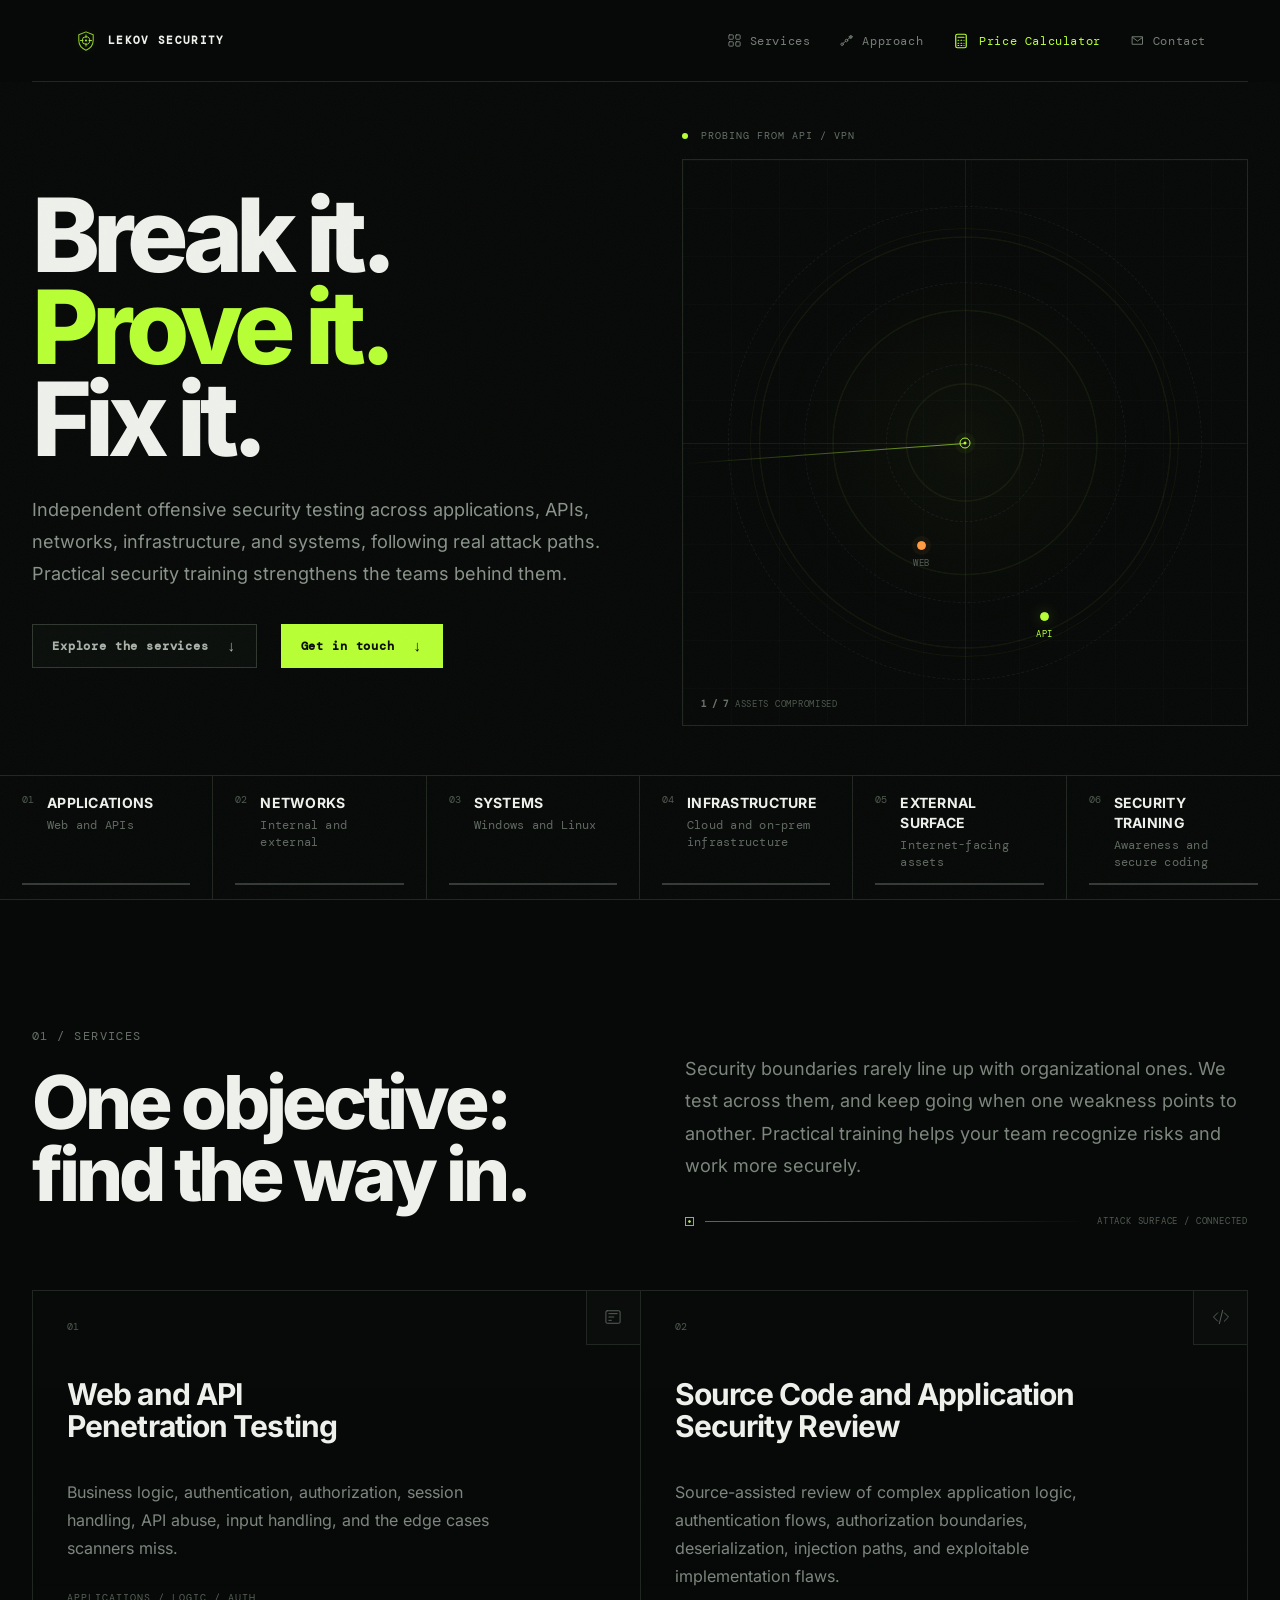
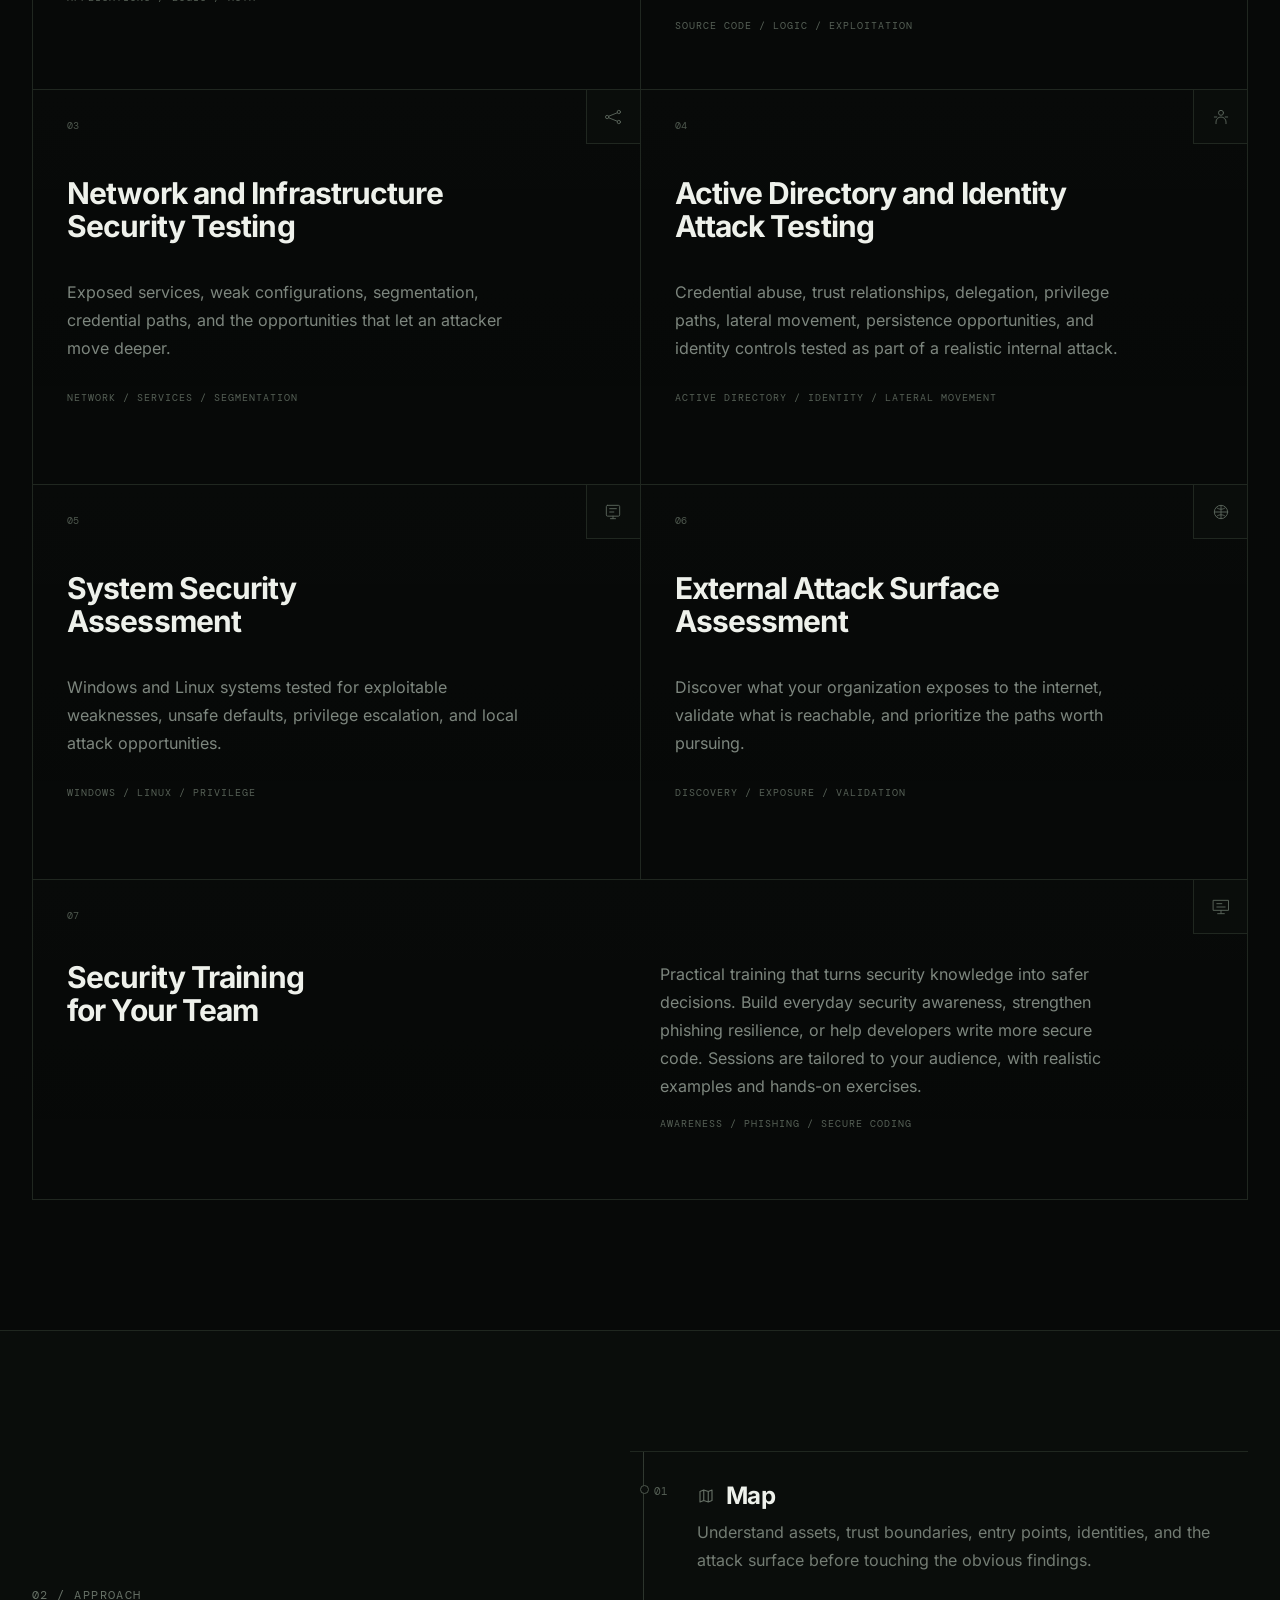
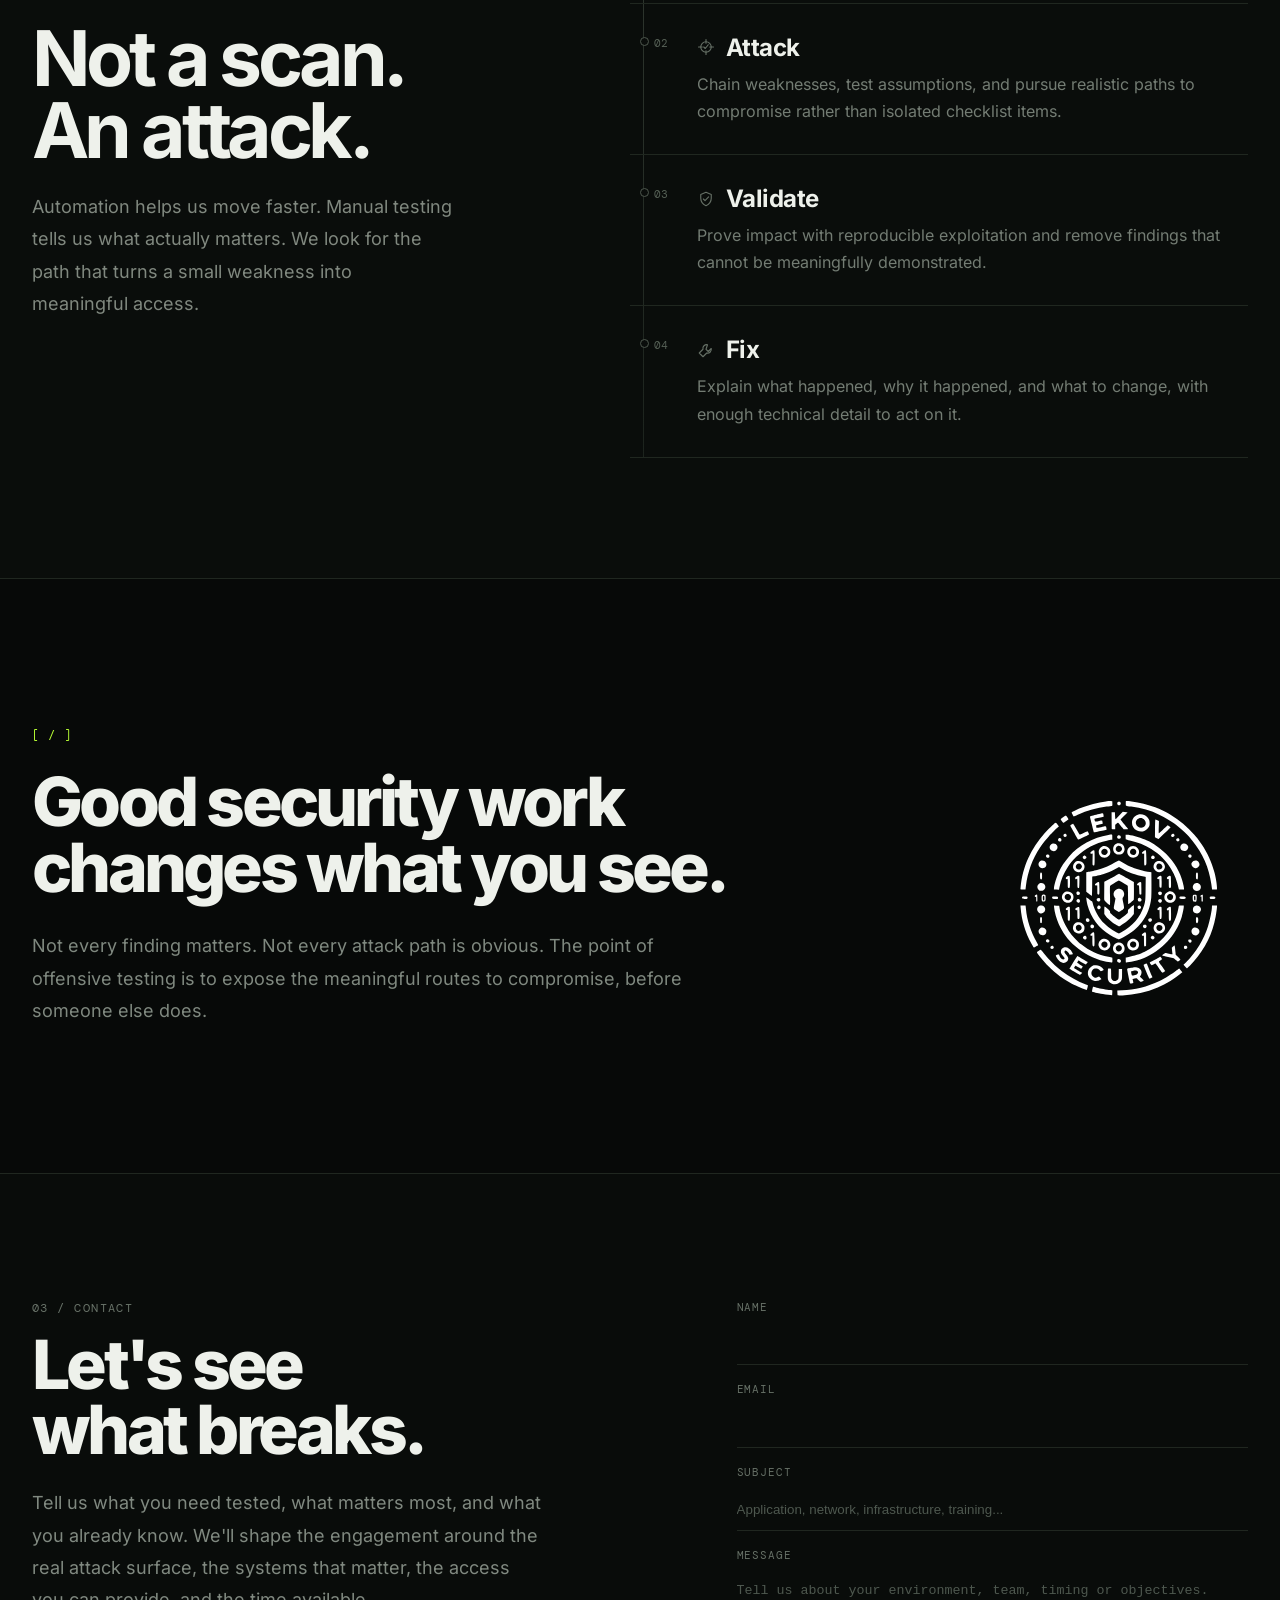
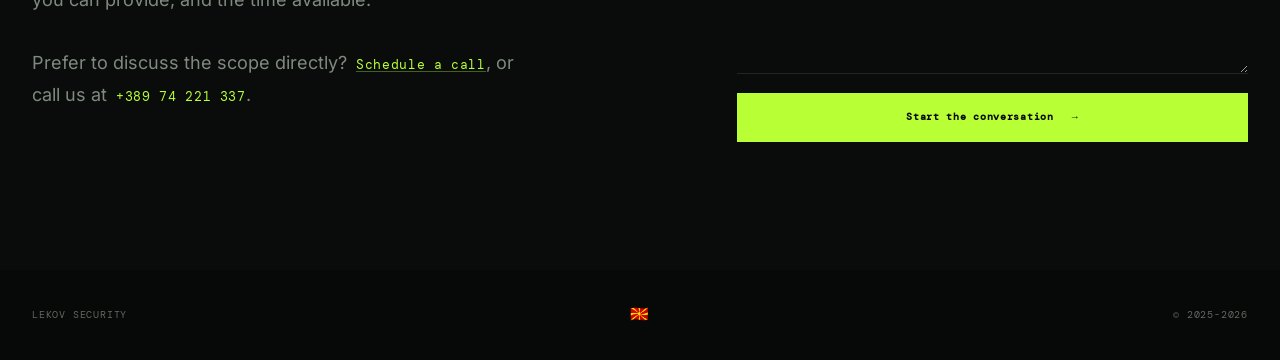
==== commit 75f3fa66: "Fixes links" ====
--- a/index.html
+++ b/index.html
@@ -16,9 +16,9 @@
 
         <title>Lekov Security – Offensive Security</title>
 
-        <link rel="icon" type="image/svg+xml" href="assets/images/favicon.svg" />
-        <link rel="stylesheet" href="assets/css/main.css" />
-        <script src="assets/js/main.js" defer></script>
+        <link rel="icon" type="image/svg+xml" href="/assets/images/favicon.svg" />
+        <link rel="stylesheet" href="/assets/css/main.css" />
+        <script src="/assets/js/main.js" defer></script>
     </head>
     <body>
         <div aria-hidden="true" class="noise"></div>
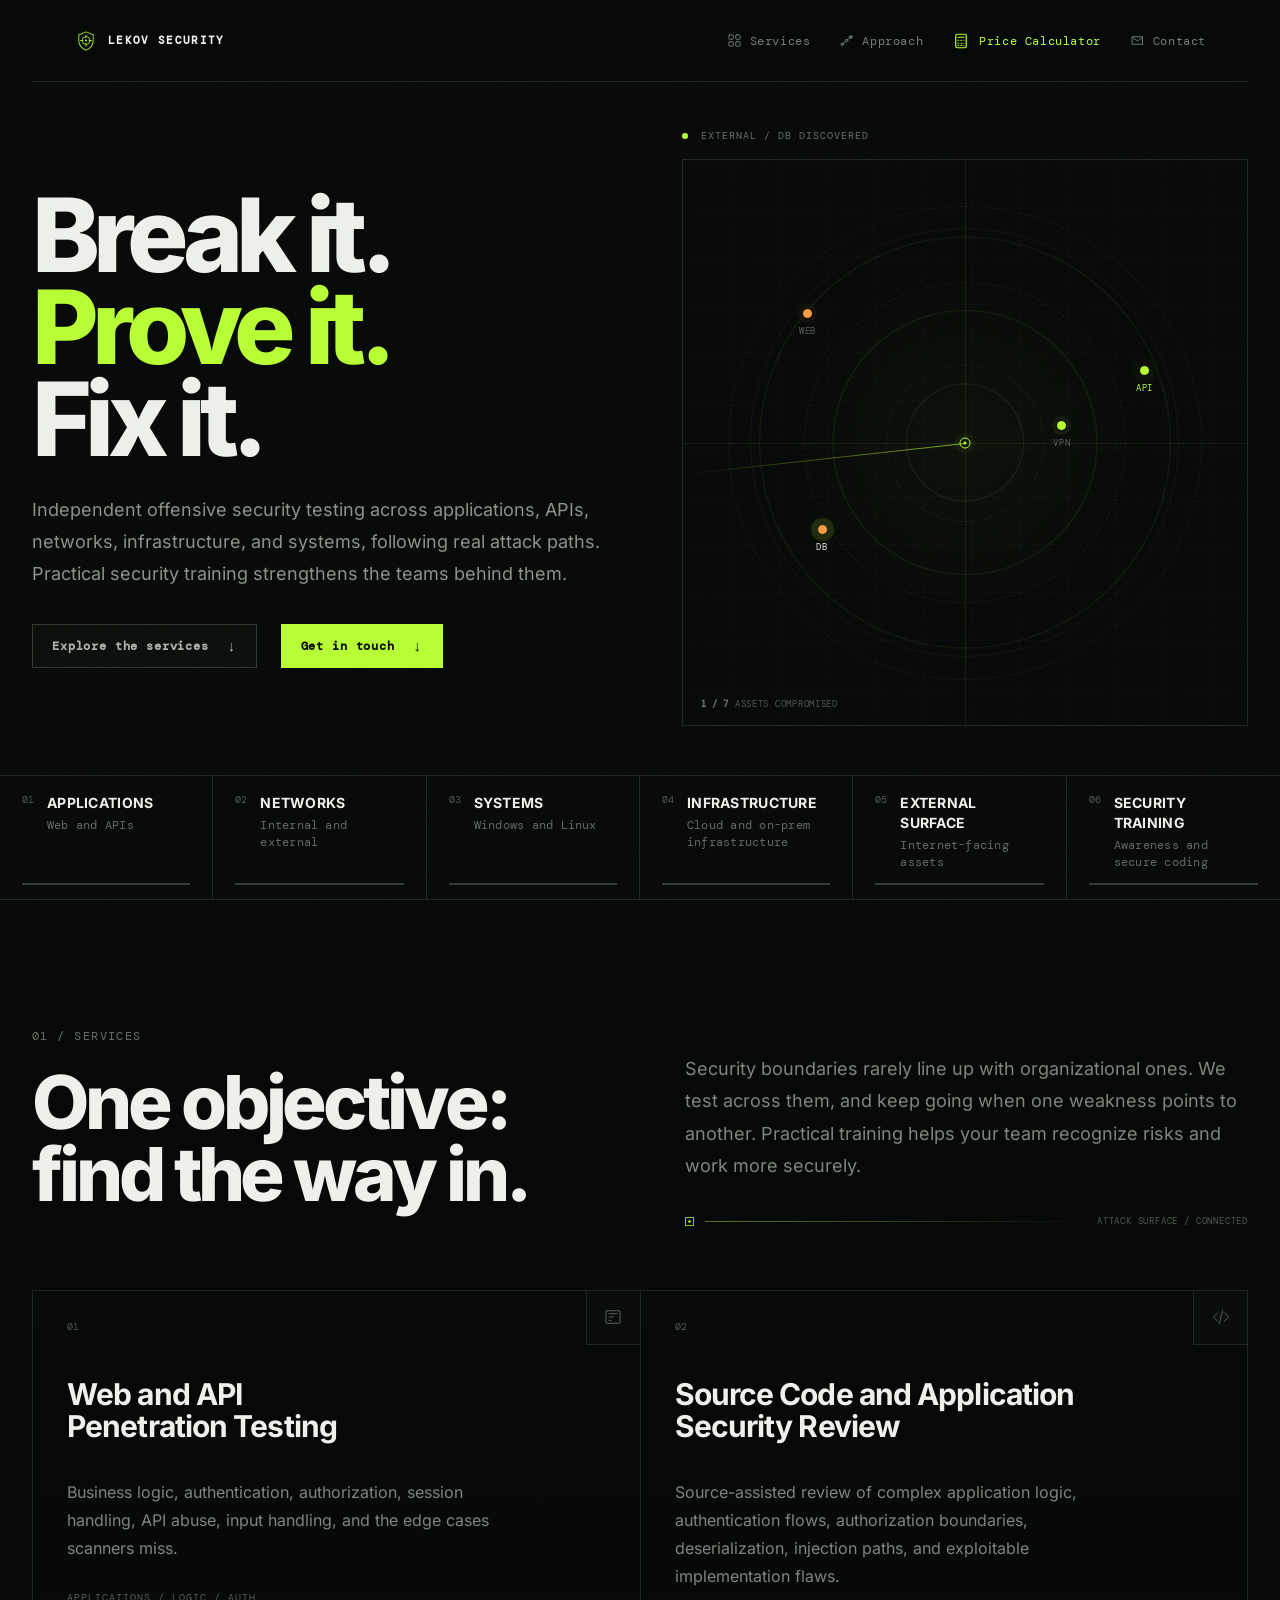
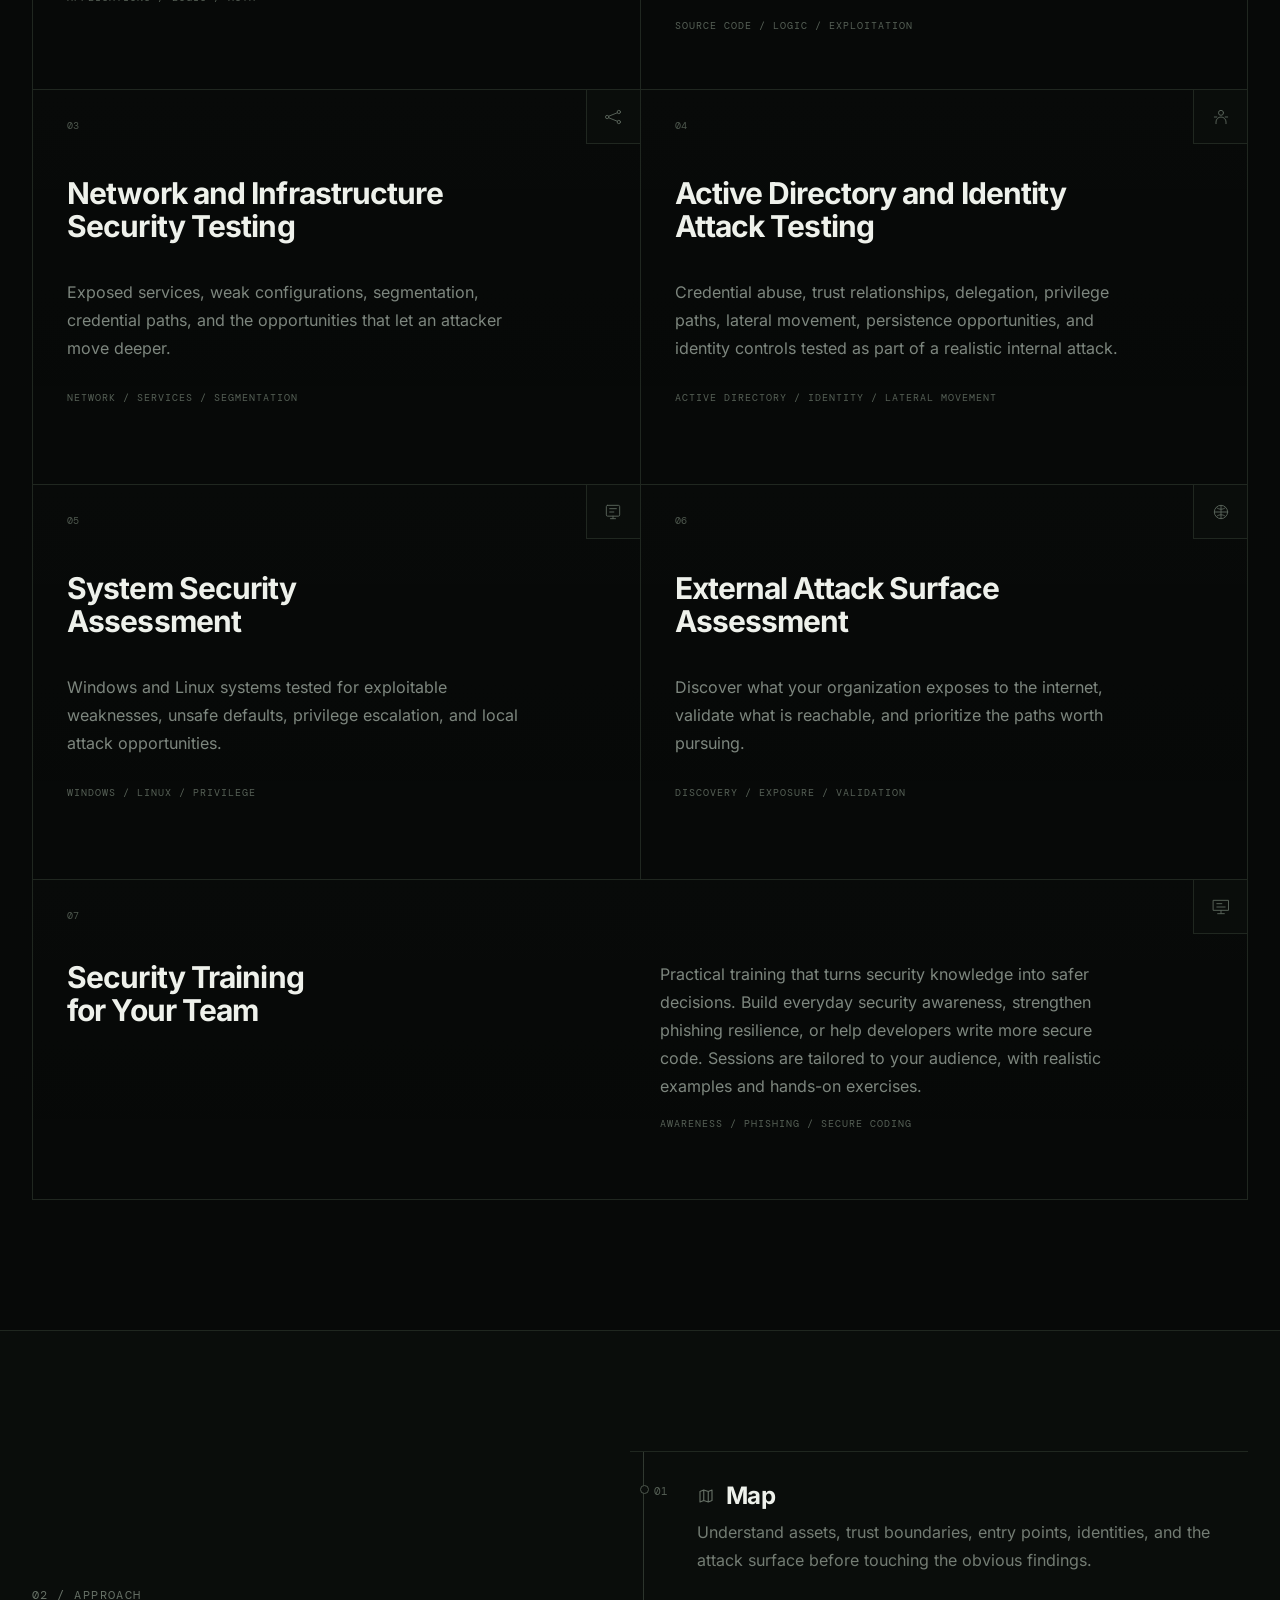
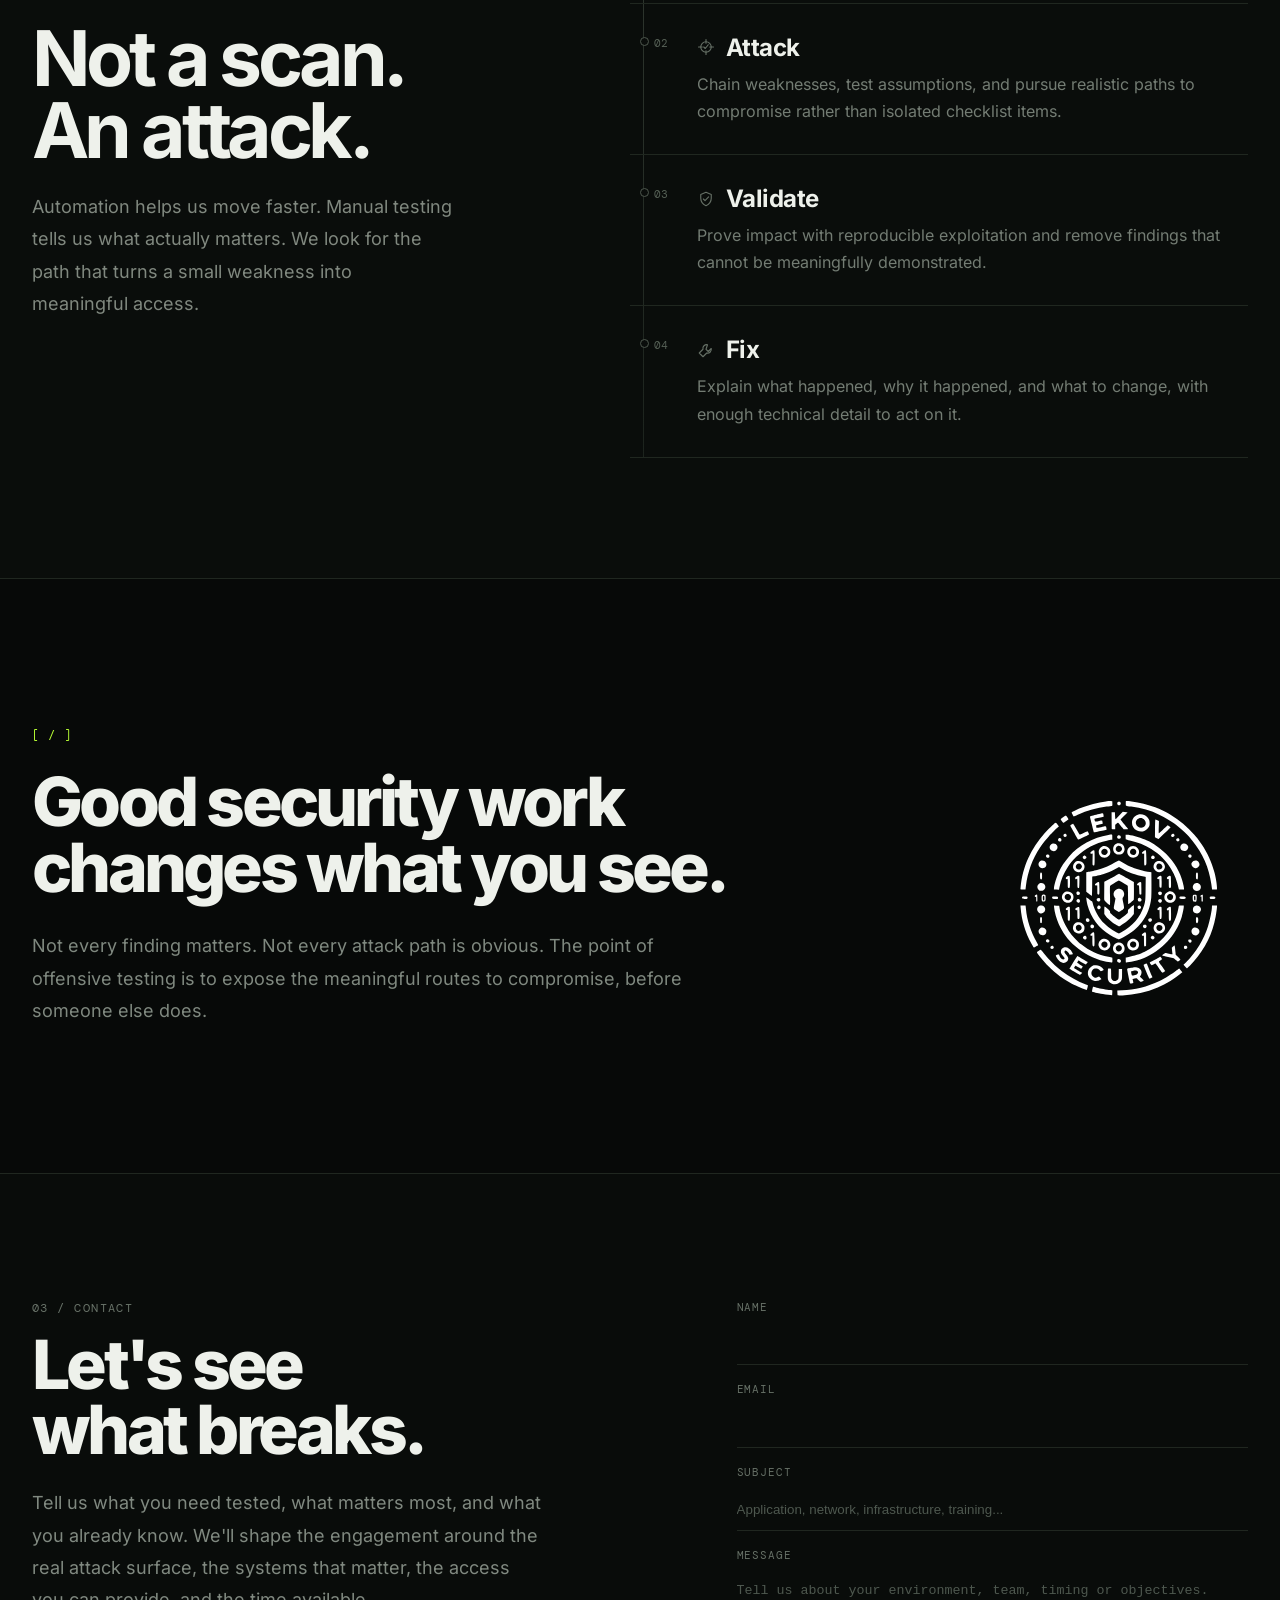
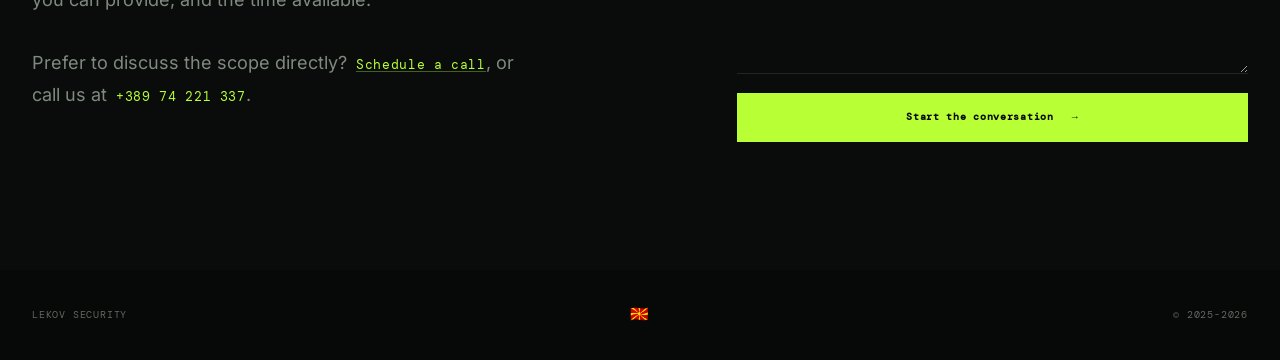
==== commit c19e2540: "Update index.html" ====
--- a/index.html
+++ b/index.html
@@ -674,7 +674,7 @@
                             Prefer to discuss the scope directly?
                             <a
                                 class="contact-booking"
-                                href="https://bookings.cloud.microsoft/book/LekovSecurity1@lekov.mk/?ismsaljsauthenabled"
+                                href="https://bookings.cloud.microsoft/book/LekovSecurity1@lekov.mk"
                                 target="_blank"
                                 rel="noopener noreferrer"
                             >Schedule a call</a>, or call us at
